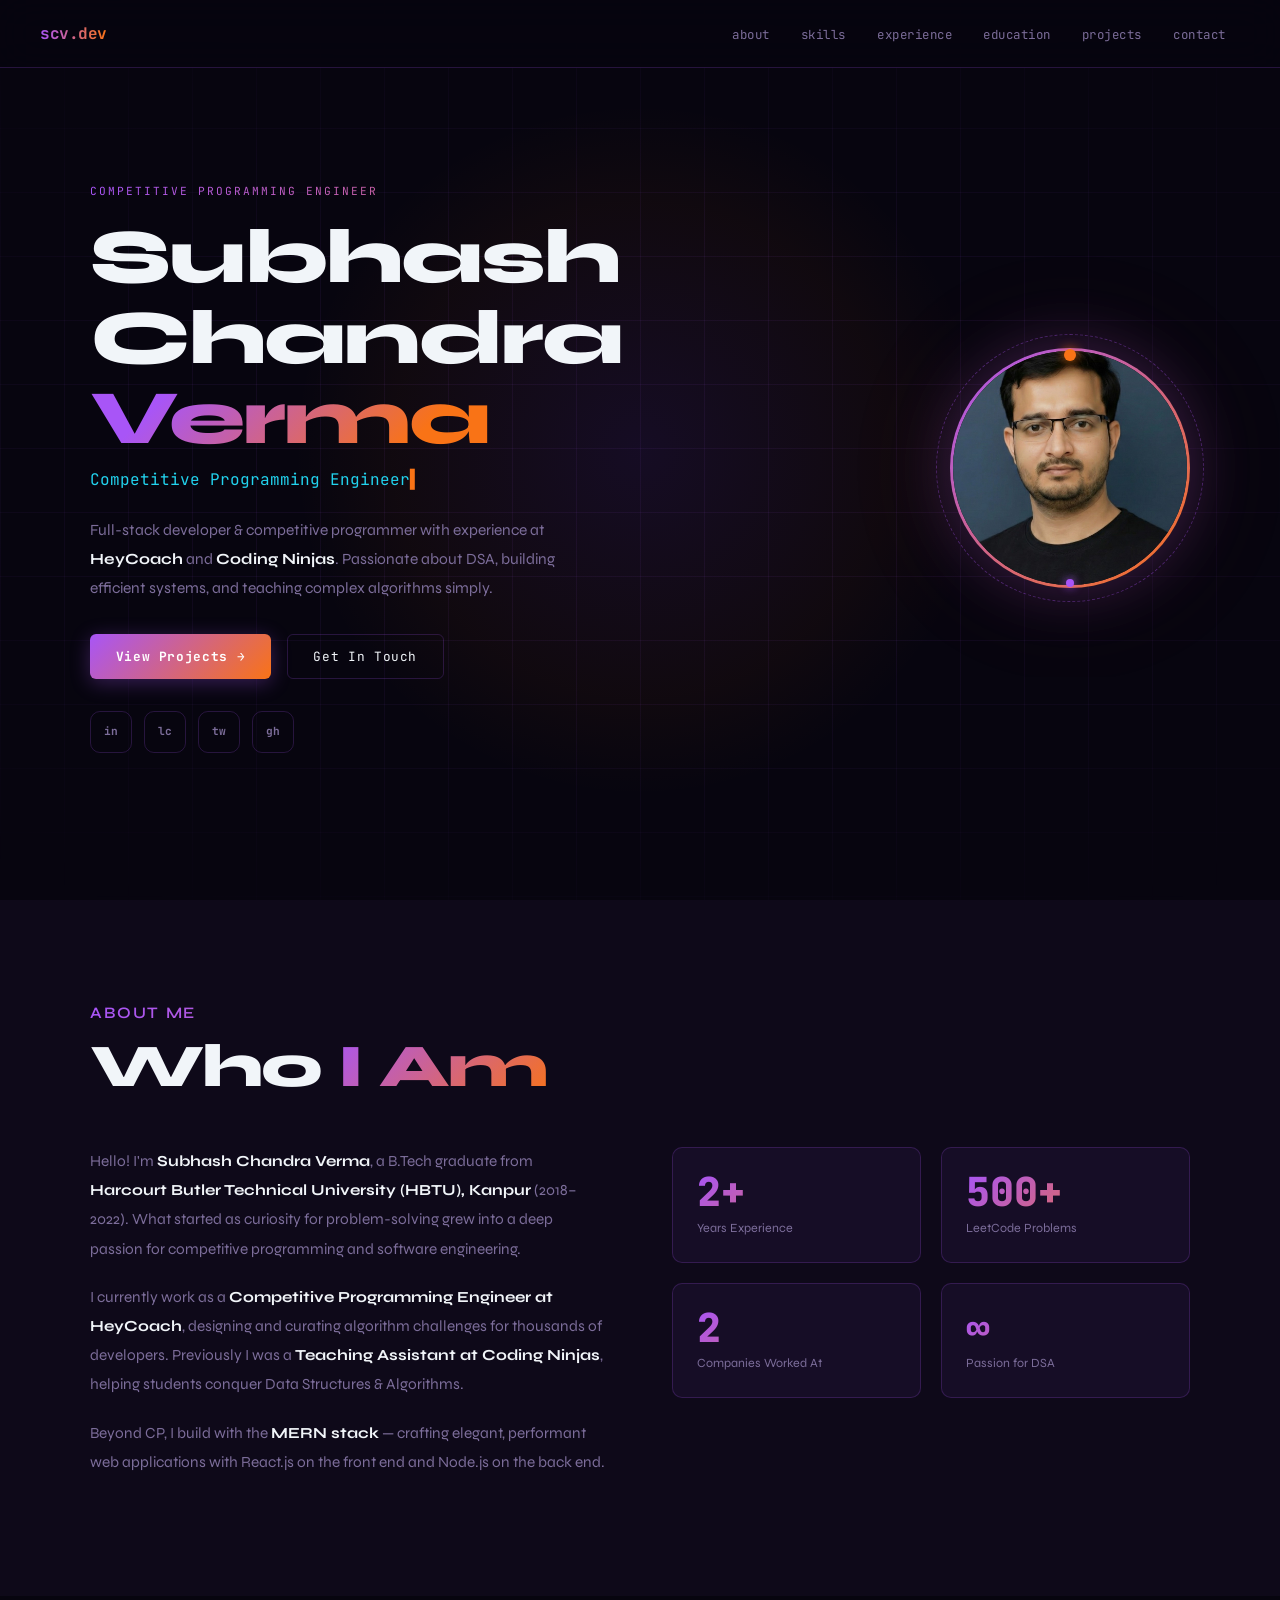
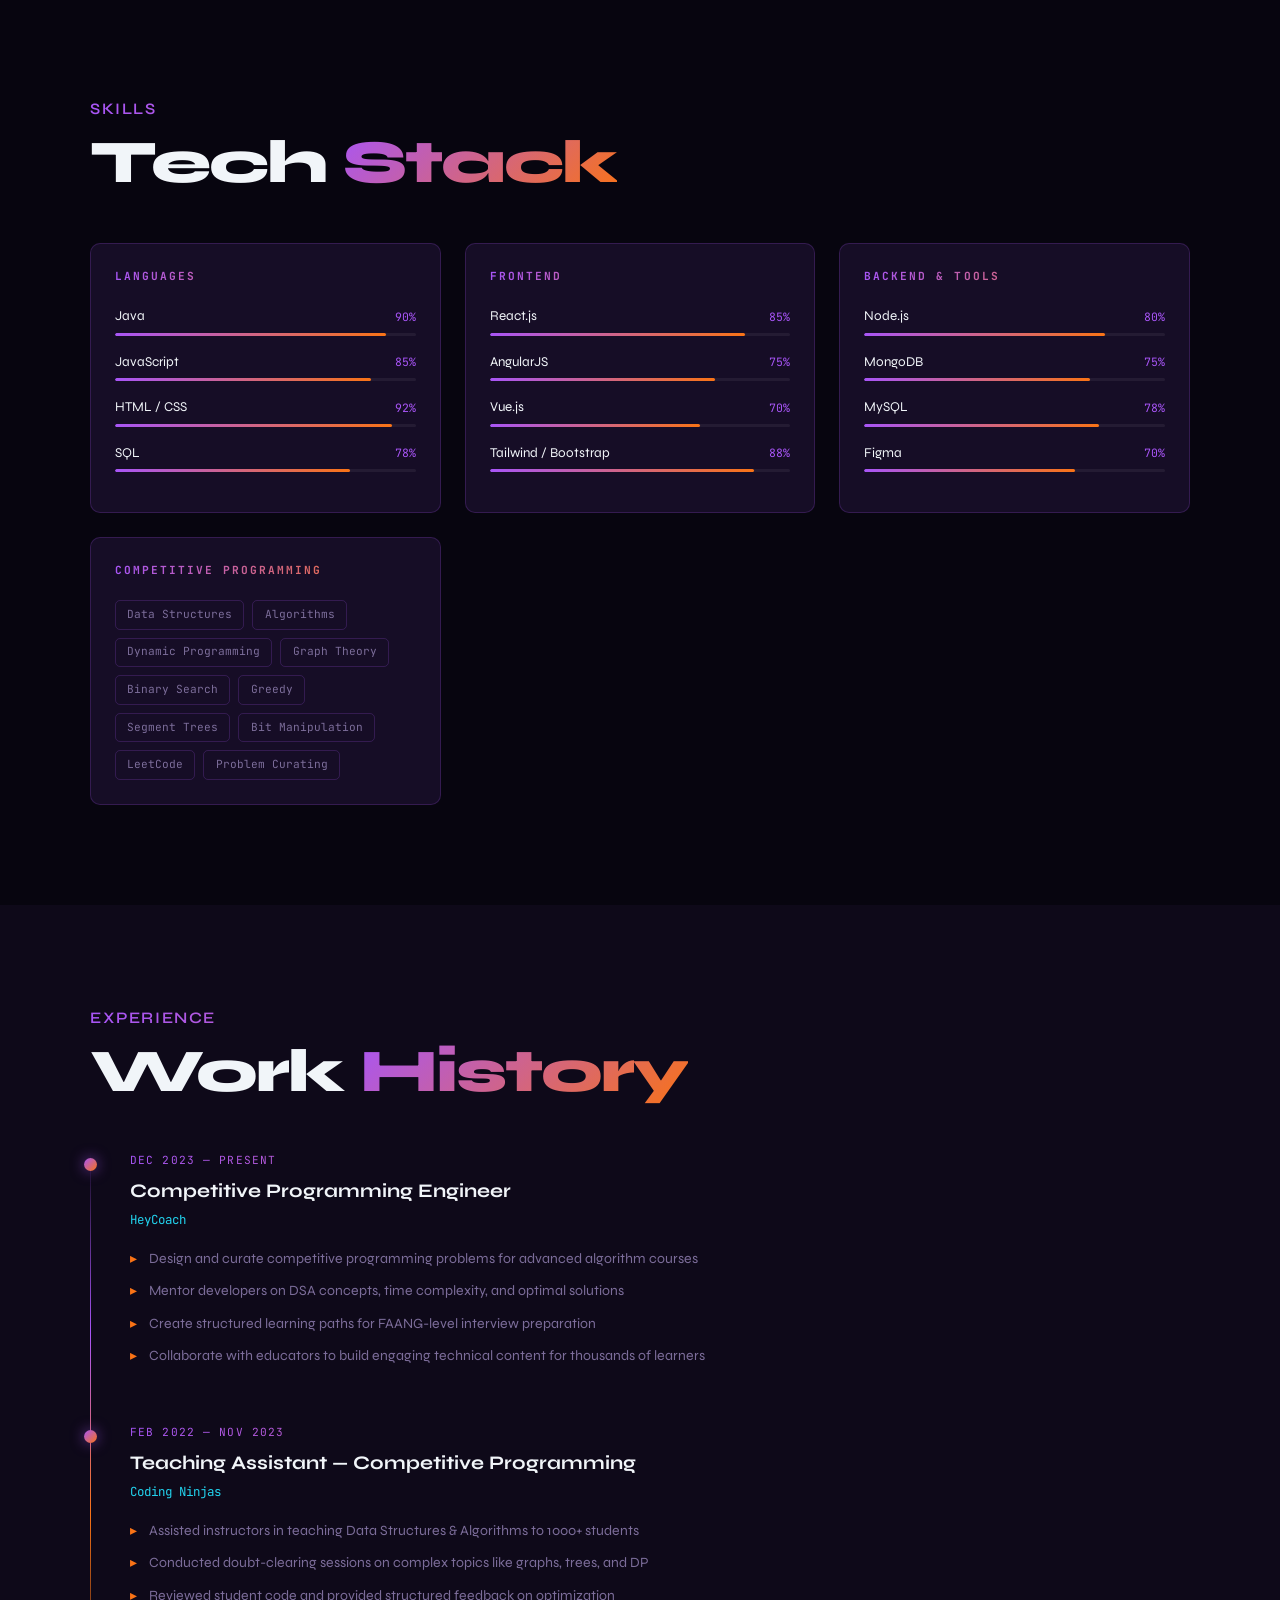
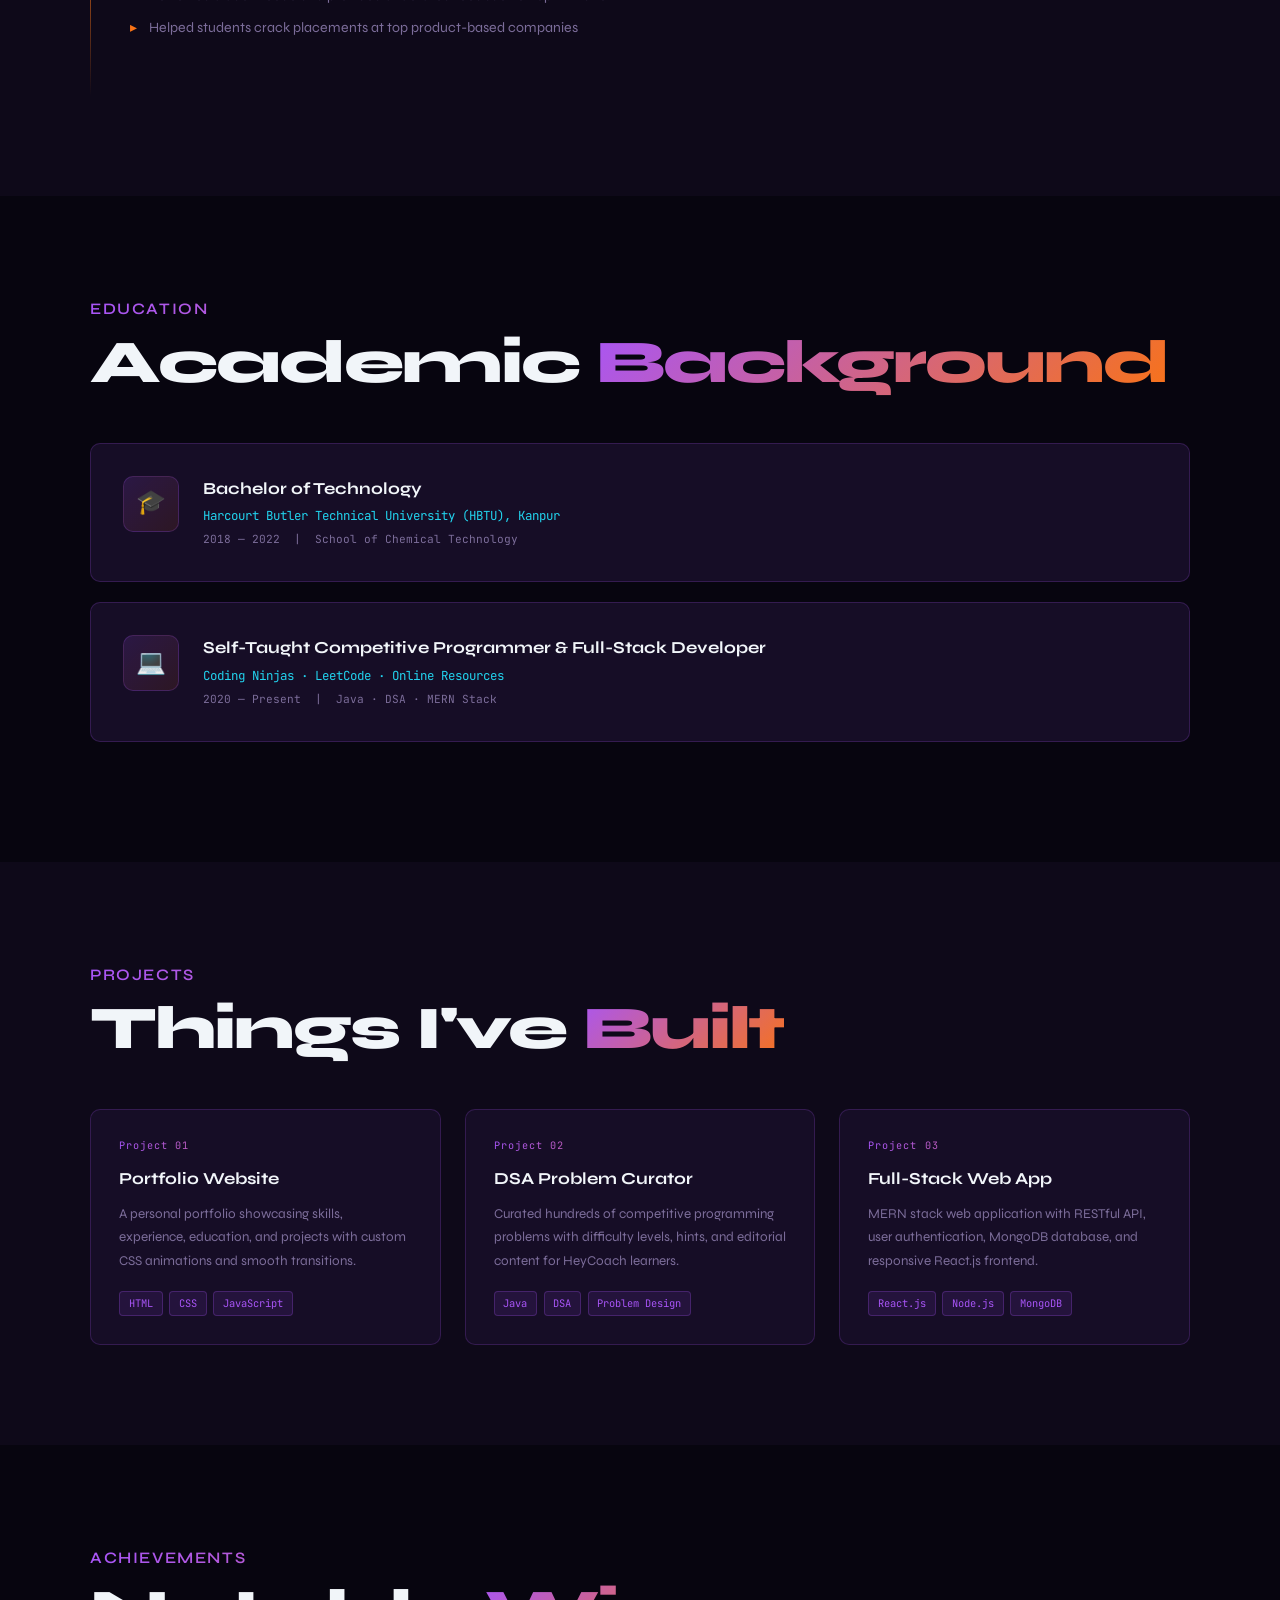
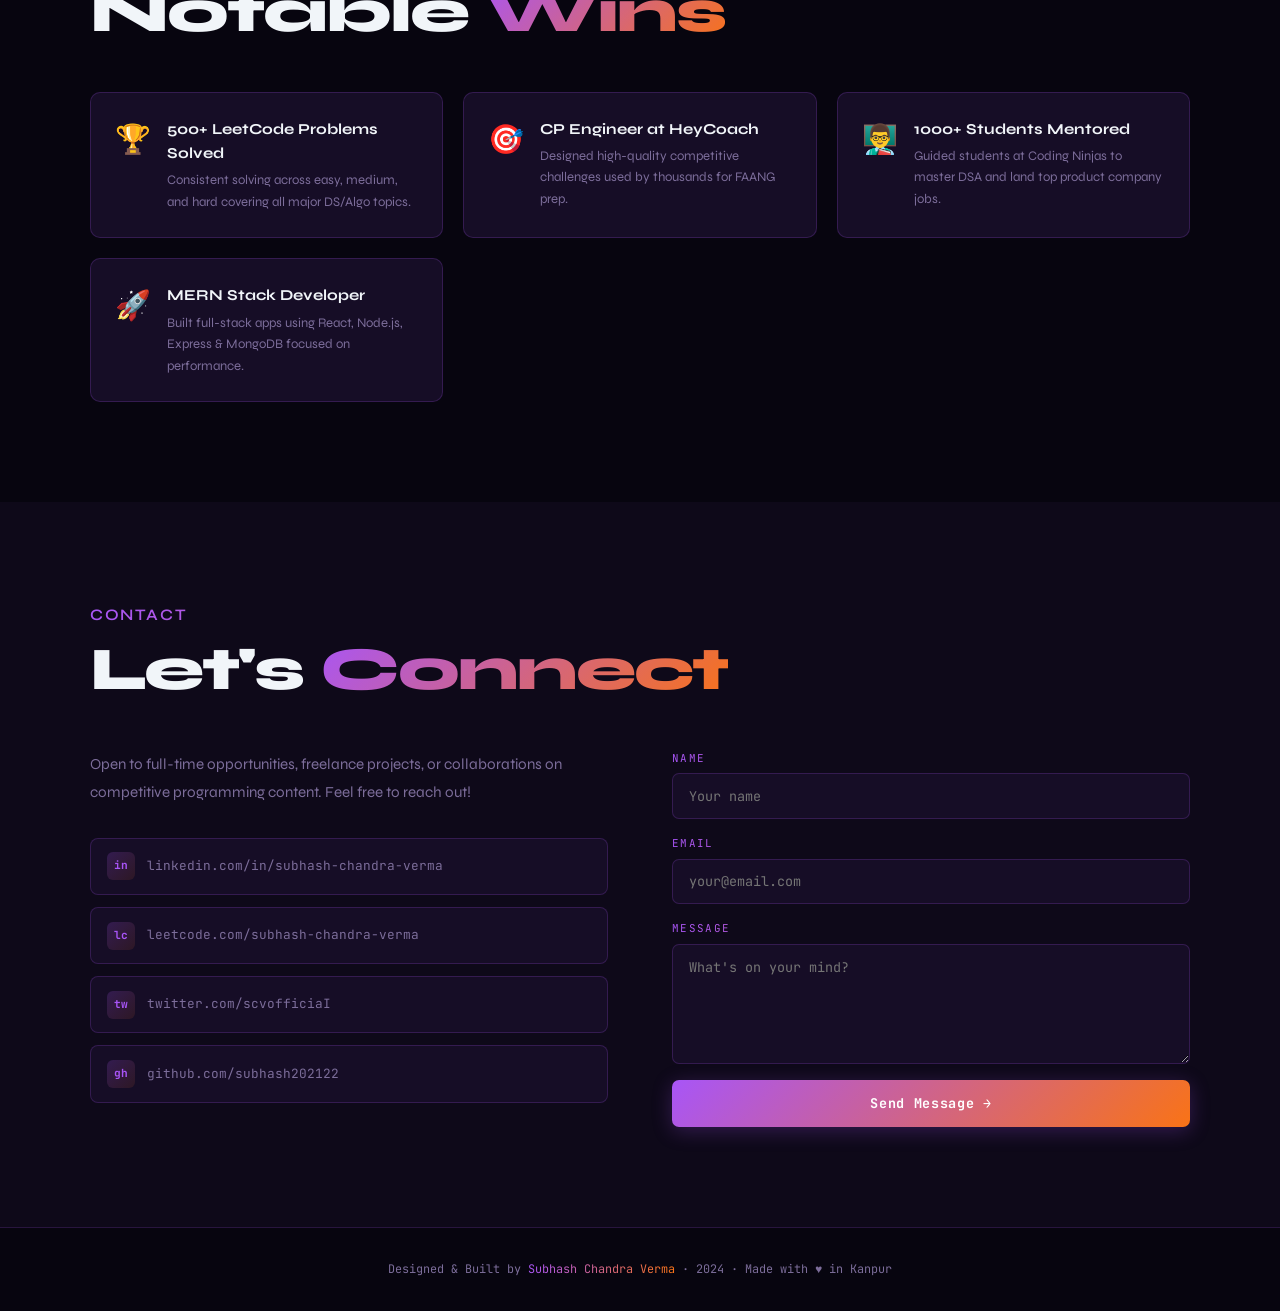
==== index.html @ b0b4eeb3 "initial commit" ====
<!DOCTYPE html>
<html lang="en">
<head>
  <meta charset="UTF-8">
  <meta name="viewport" content="width=device-width, initial-scale=1.0">
  <title>Subhash Chandra Verma | Competitive Programming Engineer</title>

  <!-- Google Fonts -->
  <link rel="preconnect" href="https://fonts.googleapis.com">
  <link rel="preconnect" href="https://fonts.gstatic.com" crossorigin>
  <link href="https://fonts.googleapis.com/css2?family=JetBrains+Mono:wght@300;400;500;700&family=Syne:wght@400;600;700;800&display=swap" rel="stylesheet">

  <!-- Stylesheet -->
  <link rel="stylesheet" href="style.css">
</head>
<body>

  <!-- SCROLL PROGRESS BAR -->
  <div id="progress-bar"></div>

  <!-- NAV -->
  <nav>
    <a href="#home" class="nav-logo">scv.dev</a>
    <ul class="nav-links" id="navLinks">
      <li><a href="#about"      data-section="about">about</a></li>
      <li><a href="#skills"     data-section="skills">skills</a></li>
      <li><a href="#experience" data-section="experience">experience</a></li>
      <li><a href="#education"  data-section="education">education</a></li>
      <li><a href="#projects"   data-section="projects">projects</a></li>
      <li><a href="#contact"    data-section="contact">contact</a></li>
    </ul>
    <button class="hamburger" id="hamburger" aria-label="Toggle menu">
      <span></span><span></span><span></span>
    </button>
  </nav>

  <!-- MOBILE MENU -->
  <div class="mobile-menu" id="mobileMenu">
    <a href="#about"      onclick="smoothTo('about');return false">About</a>
    <a href="#skills"     onclick="smoothTo('skills');return false">Skills</a>
    <a href="#experience" onclick="smoothTo('experience');return false">Experience</a>
    <a href="#education"  onclick="smoothTo('education');return false">Education</a>
    <a href="#projects"   onclick="smoothTo('projects');return false">Projects</a>
    <a href="#contact"    onclick="smoothTo('contact');return false">Contact</a>
  </div>

  <!-- HERO -->
  <section id="home">
    <div class="hero-inner">
      <div>
        <p class="hero-tag">competitive programming engineer</p>
        <h1 class="hero-name">Subhash<br>Chandra <span class="accent">Verma</span></h1>
        <p class="hero-title"><span id="typed-text"></span></p>
        <p class="hero-bio">
          Full-stack developer &amp; competitive programmer with experience at
          <strong>HeyCoach</strong> and <strong>Coding Ninjas</strong>.
          Passionate about DSA, building efficient systems, and teaching complex algorithms simply.
        </p>
        <div class="hero-ctas">
          <button class="btn-primary" onclick="smoothTo('projects')">View Projects →</button>
          <button class="btn-outline"  onclick="smoothTo('contact')">Get In Touch</button>
        </div>
        <div class="hero-socials">
          <a href="https://www.linkedin.com/in/subhash-chandra-verma/" target="_blank" title="LinkedIn">in</a>
          <a href="https://leetcode.com/subhash-chandra-verma/"         target="_blank" title="LeetCode">lc</a>
          <a href="https://twitter.com/scvofficiaI"                      target="_blank" title="Twitter">tw</a>
          <a href="https://github.com/subhash202122"                     target="_blank" title="GitHub">gh</a>
        </div>
      </div>

      <div class="hero-avatar-wrap">
        <div class="avatar-ring">
          <div class="avatar-dot"></div>
          <div class="avatar-dot2"></div>
        </div>
        <img
          src="profile.jpg"
          alt="Subhash Chandra Verma"
          class="hero-avatar"
        >
      </div>
    </div>
  </section>

  <!-- ABOUT -->
  <section id="about">
    <div class="section-inner">
      <p class="section-label">About Me</p>
      <h2 class="section-title">Who <span>I Am</span></h2>
      <div class="about-grid">
        <div class="about-text reveal-left">
          <p>Hello! I'm <strong>Subhash Chandra Verma</strong>, a B.Tech graduate from
            <strong>Harcourt Butler Technical University (HBTU), Kanpur</strong> (2018–2022).
            What started as curiosity for problem-solving grew into a deep passion for competitive programming and software engineering.</p>
          <p>I currently work as a <strong>Competitive Programming Engineer at HeyCoach</strong>, designing and curating algorithm challenges for thousands of developers.
            Previously I was a <strong>Teaching Assistant at Coding Ninjas</strong>, helping students conquer Data Structures &amp; Algorithms.</p>
          <p>Beyond CP, I build with the <strong>MERN stack</strong> — crafting elegant, performant web applications with React.js on the front end and Node.js on the back end.</p>
        </div>
        <div class="stats-grid reveal-right">
          <div class="stat-card"><div class="stat-num">2+</div><div class="stat-label">Years Experience</div></div>
          <div class="stat-card"><div class="stat-num">500+</div><div class="stat-label">LeetCode Problems</div></div>
          <div class="stat-card"><div class="stat-num">2</div><div class="stat-label">Companies Worked At</div></div>
          <div class="stat-card"><div class="stat-num">∞</div><div class="stat-label">Passion for DSA</div></div>
        </div>
      </div>
    </div>
  </section>

  <!-- SKILLS -->
  <section id="skills">
    <div class="section-inner">
      <p class="section-label">Skills</p>
      <h2 class="section-title">Tech <span>Stack</span></h2>
      <div class="skills-grid">

        <div class="skill-category reveal">
          <h3>Languages</h3>
          <div class="skill-item"><div class="skill-row"><span class="skill-name">Java</span><span class="skill-pct">90%</span></div><div class="skill-bar"><div class="skill-fill" data-pct="90"></div></div></div>
          <div class="skill-item"><div class="skill-row"><span class="skill-name">JavaScript</span><span class="skill-pct">85%</span></div><div class="skill-bar"><div class="skill-fill" data-pct="85"></div></div></div>
          <div class="skill-item"><div class="skill-row"><span class="skill-name">HTML / CSS</span><span class="skill-pct">92%</span></div><div class="skill-bar"><div class="skill-fill" data-pct="92"></div></div></div>
          <div class="skill-item"><div class="skill-row"><span class="skill-name">SQL</span><span class="skill-pct">78%</span></div><div class="skill-bar"><div class="skill-fill" data-pct="78"></div></div></div>
        </div>

        <div class="skill-category reveal" style="transition-delay:.1s">
          <h3>Frontend</h3>
          <div class="skill-item"><div class="skill-row"><span class="skill-name">React.js</span><span class="skill-pct">85%</span></div><div class="skill-bar"><div class="skill-fill" data-pct="85"></div></div></div>
          <div class="skill-item"><div class="skill-row"><span class="skill-name">AngularJS</span><span class="skill-pct">75%</span></div><div class="skill-bar"><div class="skill-fill" data-pct="75"></div></div></div>
          <div class="skill-item"><div class="skill-row"><span class="skill-name">Vue.js</span><span class="skill-pct">70%</span></div><div class="skill-bar"><div class="skill-fill" data-pct="70"></div></div></div>
          <div class="skill-item"><div class="skill-row"><span class="skill-name">Tailwind / Bootstrap</span><span class="skill-pct">88%</span></div><div class="skill-bar"><div class="skill-fill" data-pct="88"></div></div></div>
        </div>

        <div class="skill-category reveal" style="transition-delay:.2s">
          <h3>Backend &amp; Tools</h3>
          <div class="skill-item"><div class="skill-row"><span class="skill-name">Node.js</span><span class="skill-pct">80%</span></div><div class="skill-bar"><div class="skill-fill" data-pct="80"></div></div></div>
          <div class="skill-item"><div class="skill-row"><span class="skill-name">MongoDB</span><span class="skill-pct">75%</span></div><div class="skill-bar"><div class="skill-fill" data-pct="75"></div></div></div>
          <div class="skill-item"><div class="skill-row"><span class="skill-name">MySQL</span><span class="skill-pct">78%</span></div><div class="skill-bar"><div class="skill-fill" data-pct="78"></div></div></div>
          <div class="skill-item"><div class="skill-row"><span class="skill-name">Figma</span><span class="skill-pct">70%</span></div><div class="skill-bar"><div class="skill-fill" data-pct="70"></div></div></div>
        </div>

        <div class="skill-category reveal" style="transition-delay:.3s">
          <h3>Competitive Programming</h3>
          <div class="tags">
            <span class="tag">Data Structures</span><span class="tag">Algorithms</span>
            <span class="tag">Dynamic Programming</span><span class="tag">Graph Theory</span>
            <span class="tag">Binary Search</span><span class="tag">Greedy</span>
            <span class="tag">Segment Trees</span><span class="tag">Bit Manipulation</span>
            <span class="tag">LeetCode</span><span class="tag">Problem Curating</span>
          </div>
        </div>

      </div>
    </div>
  </section>

  <!-- EXPERIENCE -->
  <section id="experience">
    <div class="section-inner">
      <p class="section-label">Experience</p>
      <h2 class="section-title">Work <span>History</span></h2>
      <div class="timeline">

        <div class="timeline-item reveal">
          <p class="tl-date">DEC 2023 — PRESENT</p>
          <h3 class="tl-role">Competitive Programming Engineer</h3>
          <p class="tl-company">HeyCoach</p>
          <ul class="tl-desc">
            <li>Design and curate competitive programming problems for advanced algorithm courses</li>
            <li>Mentor developers on DSA concepts, time complexity, and optimal solutions</li>
            <li>Create structured learning paths for FAANG-level interview preparation</li>
            <li>Collaborate with educators to build engaging technical content for thousands of learners</li>
          </ul>
        </div>

        <div class="timeline-item reveal">
          <p class="tl-date">FEB 2022 — NOV 2023</p>
          <h3 class="tl-role">Teaching Assistant — Competitive Programming</h3>
          <p class="tl-company">Coding Ninjas</p>
          <ul class="tl-desc">
            <li>Assisted instructors in teaching Data Structures &amp; Algorithms to 1000+ students</li>
            <li>Conducted doubt-clearing sessions on complex topics like graphs, trees, and DP</li>
            <li>Reviewed student code and provided structured feedback on optimization</li>
            <li>Helped students crack placements at top product-based companies</li>
          </ul>
        </div>

      </div>
    </div>
  </section>

  <!-- EDUCATION -->
  <section id="education">
    <div class="section-inner">
      <p class="section-label">Education</p>
      <h2 class="section-title">Academic <span>Background</span></h2>

      <div class="edu-card reveal">
        <div class="edu-icon">🎓</div>
        <div>
          <p class="edu-degree">Bachelor of Technology</p>
          <p class="edu-school">Harcourt Butler Technical University (HBTU), Kanpur</p>
          <p class="edu-year">2018 — 2022 &nbsp;|&nbsp; School of Chemical Technology</p>
        </div>
      </div>

      <div class="edu-card reveal" style="transition-delay:.15s">
        <div class="edu-icon">💻</div>
        <div>
          <p class="edu-degree">Self-Taught Competitive Programmer &amp; Full-Stack Developer</p>
          <p class="edu-school">Coding Ninjas · LeetCode · Online Resources</p>
          <p class="edu-year">2020 — Present &nbsp;|&nbsp; Java · DSA · MERN Stack</p>
        </div>
      </div>

    </div>
  </section>

  <!-- PROJECTS -->
  <section id="projects">
    <div class="section-inner">
      <p class="section-label">Projects</p>
      <h2 class="section-title">Things I've <span>Built</span></h2>
      <div class="projects-grid">

        <div class="project-card reveal">
          <p class="project-num">Project 01</p>
          <h3 class="project-title">Portfolio Website</h3>
          <p class="project-desc">A personal portfolio showcasing skills, experience, education, and projects with custom CSS animations and smooth transitions.</p>
          <div class="project-stack">
            <span class="project-tag">HTML</span>
            <span class="project-tag">CSS</span>
            <span class="project-tag">JavaScript</span>
          </div>
        </div>

        <div class="project-card reveal" style="transition-delay:.1s">
          <p class="project-num">Project 02</p>
          <h3 class="project-title">DSA Problem Curator</h3>
          <p class="project-desc">Curated hundreds of competitive programming problems with difficulty levels, hints, and editorial content for HeyCoach learners.</p>
          <div class="project-stack">
            <span class="project-tag">Java</span>
            <span class="project-tag">DSA</span>
            <span class="project-tag">Problem Design</span>
          </div>
        </div>

        <div class="project-card reveal" style="transition-delay:.2s">
          <p class="project-num">Project 03</p>
          <h3 class="project-title">Full-Stack Web App</h3>
          <p class="project-desc">MERN stack web application with RESTful API, user authentication, MongoDB database, and responsive React.js frontend.</p>
          <div class="project-stack">
            <span class="project-tag">React.js</span>
            <span class="project-tag">Node.js</span>
            <span class="project-tag">MongoDB</span>
          </div>
        </div>

      </div>
    </div>
  </section>

  <!-- ACHIEVEMENTS -->
  <section id="achievements">
    <div class="section-inner">
      <p class="section-label">Achievements</p>
      <h2 class="section-title">Notable <span>Wins</span></h2>
      <div class="ach-grid">
        <div class="ach-card reveal"><div class="ach-icon">🏆</div><div><p class="ach-title">500+ LeetCode Problems Solved</p><p class="ach-desc">Consistent solving across easy, medium, and hard covering all major DS/Algo topics.</p></div></div>
        <div class="ach-card reveal" style="transition-delay:.1s"><div class="ach-icon">🎯</div><div><p class="ach-title">CP Engineer at HeyCoach</p><p class="ach-desc">Designed high-quality competitive challenges used by thousands for FAANG prep.</p></div></div>
        <div class="ach-card reveal" style="transition-delay:.2s"><div class="ach-icon">👨‍🏫</div><div><p class="ach-title">1000+ Students Mentored</p><p class="ach-desc">Guided students at Coding Ninjas to master DSA and land top product company jobs.</p></div></div>
        <div class="ach-card reveal" style="transition-delay:.3s"><div class="ach-icon">🚀</div><div><p class="ach-title">MERN Stack Developer</p><p class="ach-desc">Built full-stack apps using React, Node.js, Express &amp; MongoDB focused on performance.</p></div></div>
      </div>
    </div>
  </section>

  <!-- CONTACT -->
  <section id="contact">
    <div class="section-inner">
      <p class="section-label">Contact</p>
      <h2 class="section-title">Let's <span>Connect</span></h2>
      <div class="contact-inner">

        <div class="contact-text reveal-left">
          <p>Open to full-time opportunities, freelance projects, or collaborations on competitive programming content. Feel free to reach out!</p>
          <div class="contact-links">
            <a href="https://www.linkedin.com/in/subhash-chandra-verma/" class="contact-link" target="_blank"><span class="cl-icon">in</span>linkedin.com/in/subhash-chandra-verma</a>
            <a href="https://leetcode.com/subhash-chandra-verma/"         class="contact-link" target="_blank"><span class="cl-icon">lc</span>leetcode.com/subhash-chandra-verma</a>
            <a href="https://twitter.com/scvofficiaI"                      class="contact-link" target="_blank"><span class="cl-icon">tw</span>twitter.com/scvofficiaI</a>
            <a href="https://github.com/subhash202122"                     class="contact-link" target="_blank"><span class="cl-icon">gh</span>github.com/subhash202122</a>
          </div>
        </div>

        <form class="contact-form reveal-right" onsubmit="handleSubmit(event)">
          <div class="form-group"><label>Name</label><input type="text" placeholder="Your name" required></div>
          <div class="form-group"><label>Email</label><input type="email" placeholder="your@email.com" required></div>
          <div class="form-group"><label>Message</label><textarea placeholder="What's on your mind?" required></textarea></div>
          <button type="submit" class="form-submit" id="submitBtn">Send Message →</button>
        </form>

      </div>
    </div>
  </section>

  <!-- FOOTER -->
  <footer>
    <p>Designed &amp; Built by <span>Subhash Chandra Verma</span> · 2024 · Made with ♥ in Kanpur</p>
  </footer>

  <!-- JavaScript -->
  <script src="script.js"></script>

</body>
</html>
---- style.css ----
/* ── VARIABLES ── */
:root {
  --bg:     #07050f;
  --bg2:    #0e0919;
  --bg3:    #160d26;
  --violet: #a855f7;
  --orange: #f97316;
  --cyan:   #22d3ee;
  --text:   #f1f5f9;
  --muted:  #7c6d9a;
  --border: rgba(168,85,247,0.2);
  --glow-v: 0 0 32px rgba(168,85,247,0.25);
  --glow-o: 0 0 32px rgba(249,115,22,0.25);
  --font-mono: 'JetBrains Mono', monospace;
  --font-sans: 'Syne', sans-serif;
}

/* ── RESET ── */
*, *::before, *::after { box-sizing: border-box; margin: 0; padding: 0; }
html { scroll-behavior: smooth; scroll-padding-top: 72px; }
body {
  background: var(--bg);
  color: var(--text);
  font-family: var(--font-sans);
  line-height: 1.6;
  overflow-x: hidden;
}

/* ── SCROLLBAR ── */
::-webkit-scrollbar { width: 4px; }
::-webkit-scrollbar-track { background: var(--bg); }
::-webkit-scrollbar-thumb {
  background: linear-gradient(var(--violet), var(--orange));
  border-radius: 4px;
}

/* ═══════════════════════════════════════════
   PROGRESS BAR
═══════════════════════════════════════════ */
#progress-bar {
  position: fixed; top: 68px; left: 0;
  height: 2px; width: 0%;
  background: linear-gradient(90deg, var(--violet), var(--orange), var(--cyan));
  z-index: 1001;
  transition: width 0.08s linear;
}

/* ═══════════════════════════════════════════
   NAV
═══════════════════════════════════════════ */
nav {
  position: fixed; top: 0; width: 100%; z-index: 1000;
  background: rgba(7,5,15,0.85);
  backdrop-filter: blur(18px);
  border-bottom: 1px solid var(--border);
  height: 68px;
  display: flex; align-items: center;
  justify-content: space-between;
  padding: 0 2.5rem;
}

.nav-logo {
  font-family: var(--font-mono);
  font-size: 1rem; font-weight: 700;
  text-decoration: none; letter-spacing: -0.5px;
  background: linear-gradient(90deg, var(--violet), var(--orange));
  -webkit-background-clip: text;
  -webkit-text-fill-color: transparent;
  background-clip: text;
}

.nav-links { display: flex; gap: 0.15rem; list-style: none; }

.nav-links a {
  font-family: var(--font-mono); font-size: 0.78rem;
  color: var(--muted); text-decoration: none;
  padding: 0.45rem 0.9rem; border-radius: 6px;
  position: relative; transition: color 0.25s;
  letter-spacing: 0.04em; overflow: hidden;
}

/* sliding bg pill */
.nav-links a::before {
  content: '';
  position: absolute; inset: 0; border-radius: 6px;
  background: linear-gradient(135deg, rgba(168,85,247,0.18), rgba(249,115,22,0.1));
  transform: scaleX(0) scaleY(0.6); transform-origin: center;
  transition: transform 0.35s cubic-bezier(0.34,1.56,0.64,1), opacity 0.25s;
  opacity: 0;
}
.nav-links a:hover::before,
.nav-links a.active::before { transform: scaleX(1) scaleY(1); opacity: 1; }
.nav-links a:hover,
.nav-links a.active { color: var(--text); }

/* bottom slide underline */
.nav-links a::after {
  content: '';
  position: absolute; bottom: 2px; left: 12%; right: 12%; height: 2px;
  background: linear-gradient(90deg, var(--violet), var(--orange));
  border-radius: 2px;
  transform: scaleX(0);
  transition: transform 0.35s cubic-bezier(0.34,1.56,0.64,1);
}
.nav-links a.active::after { transform: scaleX(1); }

/* ── HAMBURGER ── */
.hamburger {
  display: none; flex-direction: column; gap: 5px;
  cursor: pointer; background: none; border: none; padding: 4px;
}
.hamburger span {
  display: block; width: 24px; height: 2px;
  background: var(--violet); border-radius: 2px; transition: all 0.3s;
}
.hamburger.open span:nth-child(1) { transform: translateY(7px) rotate(45deg); }
.hamburger.open span:nth-child(2) { opacity: 0; }
.hamburger.open span:nth-child(3) { transform: translateY(-7px) rotate(-45deg); }

/* ── MOBILE MENU ── */
.mobile-menu {
  display: none; position: fixed;
  top: 68px; left: 0; right: 0;
  background: rgba(7,5,15,0.97); backdrop-filter: blur(20px);
  border-bottom: 1px solid var(--border);
  padding: 1.2rem 2rem; z-index: 999;
  flex-direction: column; gap: 0.2rem;
}
.mobile-menu.active { display: flex; }
.mobile-menu a {
  font-family: var(--font-mono); font-size: 0.9rem;
  color: var(--muted); text-decoration: none;
  padding: 0.7rem 1rem; border-radius: 6px;
  transition: all 0.25s; border-left: 2px solid transparent;
}
.mobile-menu a:hover {
  color: var(--violet); border-left-color: var(--violet);
  background: rgba(168,85,247,0.08); padding-left: 1.5rem;
}

/* ── SECTION FLASH ── */
.section-flash { animation: sflash 0.9s ease; }
@keyframes sflash {
  0%  { box-shadow: none; }
  30% { box-shadow: inset 0 0 80px rgba(168,85,247,0.1); }
  100%{ box-shadow: none; }
}

/* ═══════════════════════════════════════════
   HERO
═══════════════════════════════════════════ */
#home {
  min-height: 100vh; display: flex; align-items: center;
  padding: 100px 2.5rem 4rem;
  position: relative; overflow: hidden;
}

/* grid pattern */
#home::before {
  content: ''; position: absolute; inset: 0;
  background-image:
    linear-gradient(rgba(168,85,247,0.07) 1px, transparent 1px),
    linear-gradient(90deg, rgba(168,85,247,0.07) 1px, transparent 1px);
  background-size: 64px 64px;
  mask-image: radial-gradient(ellipse 80% 60% at 50% 50%, black 40%, transparent 100%);
  pointer-events: none;
}

/* glow orb */
#home::after {
  content: ''; position: absolute;
  width: 700px; height: 700px; border-radius: 50%;
  background: radial-gradient(circle, rgba(168,85,247,0.09) 0%, rgba(249,115,22,0.04) 50%, transparent 70%);
  top: 50%; left: 50%; transform: translate(-50%,-50%);
  pointer-events: none; animation: breathe 5s ease-in-out infinite;
}

@keyframes breathe {
  0%,100% { transform: translate(-50%,-50%) scale(1); opacity: .7; }
  50%      { transform: translate(-50%,-50%) scale(1.18); opacity: 1; }
}

.hero-inner {
  max-width: 1100px; margin: 0 auto; width: 100%;
  display: grid; grid-template-columns: 1fr auto;
  gap: 4rem; align-items: center; position: relative; z-index: 1;
}

.hero-tag {
  font-family: var(--font-mono); font-size: 0.7rem;
  letter-spacing: 0.18em; text-transform: uppercase; margin-bottom: 1rem;
  background: linear-gradient(90deg, var(--violet), var(--orange));
  -webkit-background-clip: text; -webkit-text-fill-color: transparent; background-clip: text;
  opacity: 0; animation: fadeUp .6s ease forwards .2s;
}

.hero-name {
  font-size: clamp(2.8rem, 6vw, 5rem); font-weight: 800;
  line-height: 1.05; letter-spacing: -2px; margin-bottom: 0.5rem;
  opacity: 0; animation: fadeUp .6s ease forwards .4s;
}
.hero-name .accent {
  background: linear-gradient(135deg, var(--violet) 20%, var(--orange) 80%);
  -webkit-background-clip: text; -webkit-text-fill-color: transparent; background-clip: text;
}

.hero-title {
  font-family: var(--font-mono); font-size: clamp(0.82rem, 2vw, 1rem);
  color: var(--cyan); margin-bottom: 1.5rem; min-height: 1.4em;
  opacity: 0; animation: fadeUp .6s ease forwards .6s;
}
#typed-text::after {
  content: '▌'; color: var(--orange);
  animation: blink 1s step-end infinite;
}
@keyframes blink { 0%,100%{opacity:1} 50%{opacity:0} }

.hero-bio {
  font-size: .97rem; color: var(--muted);
  max-width: 520px; line-height: 1.85; margin-bottom: 2rem;
  opacity: 0; animation: fadeUp .6s ease forwards .8s;
}
.hero-bio strong { color: var(--text); }

.hero-ctas {
  display: flex; gap: 1rem; flex-wrap: wrap;
  opacity: 0; animation: fadeUp .6s ease forwards 1s;
}

.btn-primary {
  display: inline-flex; align-items: center; gap: .5rem;
  background: linear-gradient(135deg, var(--violet), var(--orange));
  color: #fff; font-family: var(--font-mono); font-size: .8rem; font-weight: 700;
  text-decoration: none; padding: .8rem 1.6rem; border-radius: 6px;
  letter-spacing: .05em; transition: all .3s;
  box-shadow: 0 4px 20px rgba(168,85,247,0.3);
  cursor: pointer; border: none;
}
.btn-primary:hover { transform: translateY(-3px); box-shadow: 0 8px 30px rgba(168,85,247,0.45); }

.btn-outline {
  display: inline-flex; align-items: center; gap: .5rem;
  border: 1px solid var(--border); color: var(--text);
  font-family: var(--font-mono); font-size: .8rem;
  text-decoration: none; padding: .8rem 1.6rem; border-radius: 6px;
  letter-spacing: .05em; transition: all .3s;
  cursor: pointer; background: none;
}
.btn-outline:hover {
  border-color: var(--violet); color: var(--violet);
  background: rgba(168,85,247,0.08); transform: translateY(-3px);
}

.hero-socials {
  display: flex; gap: .75rem; margin-top: 2rem;
  opacity: 0; animation: fadeUp .6s ease forwards 1.2s;
}
.hero-socials a {
  width: 42px; height: 42px; border-radius: 10px;
  border: 1px solid var(--border);
  display: flex; align-items: center; justify-content: center;
  color: var(--muted); text-decoration: none;
  font-family: var(--font-mono); font-size: .7rem; font-weight: 700;
  transition: all .25s;
}
.hero-socials a:hover {
  border-color: var(--violet); color: var(--violet);
  background: rgba(168,85,247,0.1); transform: translateY(-4px);
  box-shadow: 0 6px 20px rgba(168,85,247,0.2);
}

/* ── AVATAR ── */
.hero-avatar-wrap { position: relative; opacity: 0; animation: fadeIn .9s ease forwards .5s; }
.hero-avatar {
  width: 240px; height: 240px; border-radius: 50%;
  border: 3px solid transparent;
  background: linear-gradient(var(--bg), var(--bg)) padding-box,
              linear-gradient(135deg, var(--violet), var(--orange)) border-box;
  object-fit: cover; display: block;
  box-shadow: 0 0 60px rgba(168,85,247,0.25), 0 0 120px rgba(249,115,22,0.1);
}
.avatar-ring {
  position: absolute; inset: -14px; border-radius: 50%;
  border: 1px dashed rgba(168,85,247,0.35);
  animation: spin 18s linear infinite;
}
.avatar-dot  { position: absolute; top: 14px; left: 50%; width: 12px; height: 12px; border-radius: 50%; background: var(--orange); box-shadow: 0 0 12px var(--orange); transform: translateX(-50%); }
.avatar-dot2 { position: absolute; bottom: 14px; left: 50%; width: 8px; height: 8px; border-radius: 50%; background: var(--violet); box-shadow: 0 0 10px var(--violet); transform: translateX(-50%); }

/* ── KEYFRAMES ── */
@keyframes spin   { to { transform: rotate(360deg); } }
@keyframes fadeUp { from { opacity: 0; transform: translateY(22px); } to { opacity: 1; transform: none; } }
@keyframes fadeIn { from { opacity: 0; transform: scale(.95); } to { opacity: 1; transform: none; } }

/* ═══════════════════════════════════════════
   SECTION BASE
═══════════════════════════════════════════ */
section { padding: 100px 2.5rem; }
.section-inner { max-width: 1100px; margin: 0 auto; }

.section-label {
  font-family: var(--font-sans); font-size: 1rem; font-weight: 600;
  letter-spacing: .1em; text-transform: uppercase; margin-bottom: .6rem;
  background: linear-gradient(90deg, var(--violet), var(--orange));
  -webkit-background-clip: text; -webkit-text-fill-color: transparent; background-clip: text;
}
.section-title {
  font-size: clamp(2.4rem, 5vw, 3.8rem);
  font-weight: 800; letter-spacing: -2px; margin-bottom: 3rem; line-height: 1.05;
}
.section-title span {
  background: linear-gradient(135deg, var(--violet), var(--orange));
  -webkit-background-clip: text; -webkit-text-fill-color: transparent; background-clip: text;
}

/* ═══════════════════════════════════════════
   ABOUT
═══════════════════════════════════════════ */
#about { background: var(--bg2); }

.about-grid { display: grid; grid-template-columns: 1fr 1fr; gap: 4rem; align-items: start; }
.about-text p { color: var(--muted); line-height: 1.9; margin-bottom: 1.2rem; font-size: .96rem; }
.about-text p strong { color: var(--text); }

.stats-grid { display: grid; grid-template-columns: 1fr 1fr; gap: 1.25rem; }
.stat-card {
  background: var(--bg3); border: 1px solid var(--border);
  border-radius: 10px; padding: 1.5rem;
  transition: all .3s; position: relative; overflow: hidden;
}
.stat-card::before {
  content: ''; position: absolute; top: 0; left: 0; right: 0; height: 2px;
  background: linear-gradient(90deg, var(--violet), var(--orange));
  transform: scaleX(0); transition: transform .3s;
}
.stat-card:hover::before { transform: scaleX(1); }
.stat-card:hover { transform: translateY(-5px); box-shadow: var(--glow-v); border-color: rgba(168,85,247,0.4); }
.stat-num {
  font-size: 2.5rem; font-weight: 800; font-family: var(--font-mono); line-height: 1;
  background: linear-gradient(135deg, var(--violet), var(--orange));
  -webkit-background-clip: text; -webkit-text-fill-color: transparent; background-clip: text;
}
.stat-label { font-size: .78rem; color: var(--muted); margin-top: .35rem; }

/* ═══════════════════════════════════════════
   SKILLS
═══════════════════════════════════════════ */
#skills { background: var(--bg); }

.skills-grid { display: grid; grid-template-columns: repeat(auto-fill, minmax(290px, 1fr)); gap: 1.5rem; }
.skill-category {
  background: var(--bg3); border: 1px solid var(--border);
  border-radius: 10px; padding: 1.5rem; transition: all .3s;
}
.skill-category:hover { border-color: rgba(168,85,247,0.45); box-shadow: var(--glow-v); }
.skill-category h3 {
  font-family: var(--font-mono); font-size: .7rem; letter-spacing: .18em; text-transform: uppercase; margin-bottom: 1.25rem;
  background: linear-gradient(90deg, var(--violet), var(--orange));
  -webkit-background-clip: text; -webkit-text-fill-color: transparent; background-clip: text;
}

.skill-item { margin-bottom: 1rem; }
.skill-row { display: flex; justify-content: space-between; align-items: center; margin-bottom: 5px; }
.skill-name { font-size: .84rem; color: var(--text); }
.skill-pct { font-family: var(--font-mono); font-size: .72rem; color: var(--violet); }
.skill-bar { height: 3px; background: rgba(255,255,255,0.06); border-radius: 3px; overflow: hidden; }
.skill-fill {
  height: 100%; background: linear-gradient(90deg, var(--violet), var(--orange));
  border-radius: 3px; width: 0%;
  transition: width 1.6s cubic-bezier(0.25,1,0.5,1);
}

.tags { display: flex; flex-wrap: wrap; gap: .5rem; }
.tag {
  font-family: var(--font-mono); font-size: .7rem;
  padding: .3rem .7rem; border-radius: 5px;
  border: 1px solid var(--border); color: var(--muted); transition: all .2s;
}
.tag:hover { border-color: var(--violet); color: var(--violet); background: rgba(168,85,247,0.08); }

/* ═══════════════════════════════════════════
   EXPERIENCE
═══════════════════════════════════════════ */
#experience { background: var(--bg2); }

.timeline { position: relative; }
.timeline::before {
  content: ''; position: absolute; left: 0; top: 0; bottom: 0; width: 1px;
  background: linear-gradient(to bottom, transparent, var(--violet), var(--orange), transparent);
}
.timeline-item { padding: 0 0 3rem 2.5rem; position: relative; }
.timeline-item::before {
  content: ''; position: absolute; left: -6px; top: 6px;
  width: 13px; height: 13px; border-radius: 50%;
  background: linear-gradient(135deg, var(--violet), var(--orange));
  box-shadow: 0 0 14px rgba(168,85,247,0.6);
}
.tl-date {
  font-family: var(--font-mono); font-size: .7rem; letter-spacing: .1em; margin-bottom: .4rem;
  background: linear-gradient(90deg, var(--violet), var(--orange));
  -webkit-background-clip: text; -webkit-text-fill-color: transparent; background-clip: text;
}
.tl-role { font-size: 1.2rem; font-weight: 700; margin-bottom: .2rem; }
.tl-company { font-family: var(--font-mono); font-size: .78rem; color: var(--cyan); margin-bottom: 1rem; }
.tl-desc { color: var(--muted); font-size: .88rem; line-height: 1.85; list-style: none; }
.tl-desc li { margin-bottom: .4rem; padding-left: 1.2rem; position: relative; }
.tl-desc li::before { content: '▸'; position: absolute; left: 0; color: var(--orange); }

/* ═══════════════════════════════════════════
   EDUCATION
═══════════════════════════════════════════ */
#education { background: var(--bg); }

.edu-card {
  background: var(--bg3); border: 1px solid var(--border);
  border-radius: 10px; padding: 2rem;
  display: grid; grid-template-columns: auto 1fr; gap: 1.5rem;
  align-items: start; transition: all .3s; margin-bottom: 1.25rem;
}
.edu-card:hover { border-color: rgba(168,85,247,0.45); transform: translateX(6px); box-shadow: var(--glow-v); }
.edu-icon {
  width: 56px; height: 56px; border-radius: 10px; font-size: 1.5rem;
  background: linear-gradient(135deg, rgba(168,85,247,0.15), rgba(249,115,22,0.1));
  border: 1px solid var(--border);
  display: flex; align-items: center; justify-content: center;
}
.edu-degree { font-size: 1.05rem; font-weight: 700; margin-bottom: .25rem; }
.edu-school { font-family: var(--font-mono); font-size: .78rem; color: var(--cyan); margin-bottom: .3rem; }
.edu-year { font-family: var(--font-mono); font-size: .7rem; color: var(--muted); }

/* ═══════════════════════════════════════════
   PROJECTS
═══════════════════════════════════════════ */
#projects { background: var(--bg2); }

.projects-grid { display: grid; grid-template-columns: repeat(auto-fill, minmax(320px, 1fr)); gap: 1.5rem; }
.project-card {
  background: var(--bg3); border: 1px solid var(--border);
  border-radius: 10px; padding: 1.75rem;
  transition: all .3s; position: relative; overflow: hidden;
}
.project-card::before {
  content: ''; position: absolute; top: 0; left: 0; right: 0; height: 2px;
  background: linear-gradient(90deg, var(--violet), var(--orange));
  transform: scaleX(0); transform-origin: left;
  transition: transform .35s cubic-bezier(0.34,1.56,0.64,1);
}
.project-card:hover { border-color: rgba(168,85,247,0.4); transform: translateY(-7px); box-shadow: var(--glow-v); }
.project-card:hover::before { transform: scaleX(1); }
.project-num {
  font-family: var(--font-mono); font-size: .64rem; letter-spacing: .1em; margin-bottom: .75rem;
  background: linear-gradient(90deg, var(--violet), var(--orange));
  -webkit-background-clip: text; -webkit-text-fill-color: transparent; background-clip: text;
}
.project-title { font-size: 1.05rem; font-weight: 700; margin-bottom: .6rem; }
.project-desc { font-size: .84rem; color: var(--muted); line-height: 1.75; margin-bottom: 1.1rem; }
.project-stack { display: flex; flex-wrap: wrap; gap: .4rem; }
.project-tag {
  font-family: var(--font-mono); font-size: .65rem;
  padding: .2rem .55rem; border-radius: 4px;
  background: rgba(168,85,247,0.1); color: var(--violet);
  border: 1px solid rgba(168,85,247,0.25);
}

/* ═══════════════════════════════════════════
   ACHIEVEMENTS
═══════════════════════════════════════════ */
#achievements { background: var(--bg); }

.ach-grid { display: grid; grid-template-columns: repeat(auto-fill, minmax(270px, 1fr)); gap: 1.25rem; }
.ach-card {
  background: var(--bg3); border: 1px solid var(--border);
  border-radius: 10px; padding: 1.5rem;
  display: flex; gap: 1rem; align-items: flex-start; transition: all .3s;
}
.ach-card:hover { border-color: rgba(249,115,22,0.4); transform: translateY(-5px); box-shadow: var(--glow-o); }
.ach-icon { font-size: 1.8rem; flex-shrink: 0; }
.ach-title { font-size: .95rem; font-weight: 700; margin-bottom: .3rem; }
.ach-desc { font-size: .82rem; color: var(--muted); line-height: 1.65; }

/* ═══════════════════════════════════════════
   CONTACT
═══════════════════════════════════════════ */
#contact { background: var(--bg2); }

.contact-inner { display: grid; grid-template-columns: 1fr 1fr; gap: 4rem; align-items: start; }
.contact-text p { color: var(--muted); font-size: .95rem; line-height: 1.85; margin-bottom: 2rem; }
.contact-links { display: flex; flex-direction: column; gap: .75rem; }
.contact-link {
  display: flex; align-items: center; gap: .75rem;
  text-decoration: none; color: var(--muted);
  font-family: var(--font-mono); font-size: .8rem;
  padding: .85rem 1rem; background: var(--bg3);
  border: 1px solid var(--border); border-radius: 8px; transition: all .25s;
}
.cl-icon {
  width: 28px; height: 28px; border-radius: 6px;
  background: linear-gradient(135deg, rgba(168,85,247,0.2), rgba(249,115,22,0.1));
  display: flex; align-items: center; justify-content: center;
  font-size: .7rem; font-weight: 700; color: var(--violet); flex-shrink: 0;
}
.contact-link:hover { border-color: var(--violet); color: var(--text); transform: translateX(8px); background: rgba(168,85,247,0.07); }

.contact-form { display: flex; flex-direction: column; gap: 1rem; }
.form-group { display: flex; flex-direction: column; gap: .4rem; }
.form-group label {
  font-family: var(--font-mono); font-size: .68rem; letter-spacing: .12em; text-transform: uppercase;
  background: linear-gradient(90deg, var(--violet), var(--orange));
  -webkit-background-clip: text; -webkit-text-fill-color: transparent; background-clip: text;
}
.form-group input,
.form-group textarea {
  background: var(--bg3); border: 1px solid var(--border);
  border-radius: 7px; padding: .8rem 1rem;
  color: var(--text); font-family: var(--font-mono); font-size: .84rem;
  outline: none; transition: border-color .25s; resize: vertical;
}
.form-group input:focus,
.form-group textarea:focus { border-color: var(--violet); }
.form-group textarea { min-height: 120px; }
.form-submit {
  background: linear-gradient(135deg, var(--violet), var(--orange));
  color: #fff; border: none; padding: .9rem; border-radius: 7px;
  cursor: pointer; font-family: var(--font-mono); font-size: .84rem; font-weight: 700;
  letter-spacing: .05em; transition: all .3s;
  box-shadow: 0 4px 20px rgba(168,85,247,0.25);
}
.form-submit:hover { transform: translateY(-2px); box-shadow: 0 8px 30px rgba(168,85,247,0.4); }

/* ═══════════════════════════════════════════
   FOOTER
═══════════════════════════════════════════ */
footer {
  background: var(--bg); border-top: 1px solid var(--border);
  padding: 2rem; text-align: center;
}
footer p { font-family: var(--font-mono); font-size: .74rem; color: var(--muted); }
footer span {
  background: linear-gradient(90deg, var(--violet), var(--orange));
  -webkit-background-clip: text; -webkit-text-fill-color: transparent; background-clip: text;
}

/* ═══════════════════════════════════════════
   SCROLL REVEAL
═══════════════════════════════════════════ */
.reveal       { opacity: 0; transform: translateY(28px); transition: opacity .7s ease, transform .7s ease; }
.reveal-left  { opacity: 0; transform: translateX(-28px); transition: opacity .7s ease, transform .7s ease; }
.reveal-right { opacity: 0; transform: translateX(28px);  transition: opacity .7s ease, transform .7s ease; }
.reveal.visible,
.reveal-left.visible,
.reveal-right.visible { opacity: 1; transform: none; }

/* ═══════════════════════════════════════════
   RESPONSIVE
═══════════════════════════════════════════ */
@media (max-width: 900px) {
  .hero-inner { grid-template-columns: 1fr; text-align: center; }
  .hero-avatar-wrap { display: flex; justify-content: center; order: -1; }
  .hero-avatar { width: 180px; height: 180px; }
  .hero-bio, .hero-ctas, .hero-socials { margin-left: auto; margin-right: auto; }
  .hero-ctas, .hero-socials { justify-content: center; }
  .about-grid, .contact-inner { grid-template-columns: 1fr; }
  .nav-links { display: none; }
  .hamburger { display: flex; }
}

@media (max-width: 600px) {
  section { padding: 70px 1.25rem; }
  nav { padding: 0 1.25rem; }
  .hero-name { letter-spacing: -1px; }
  .stats-grid { grid-template-columns: 1fr 1fr; }
  .edu-card { grid-template-columns: 1fr; }
}
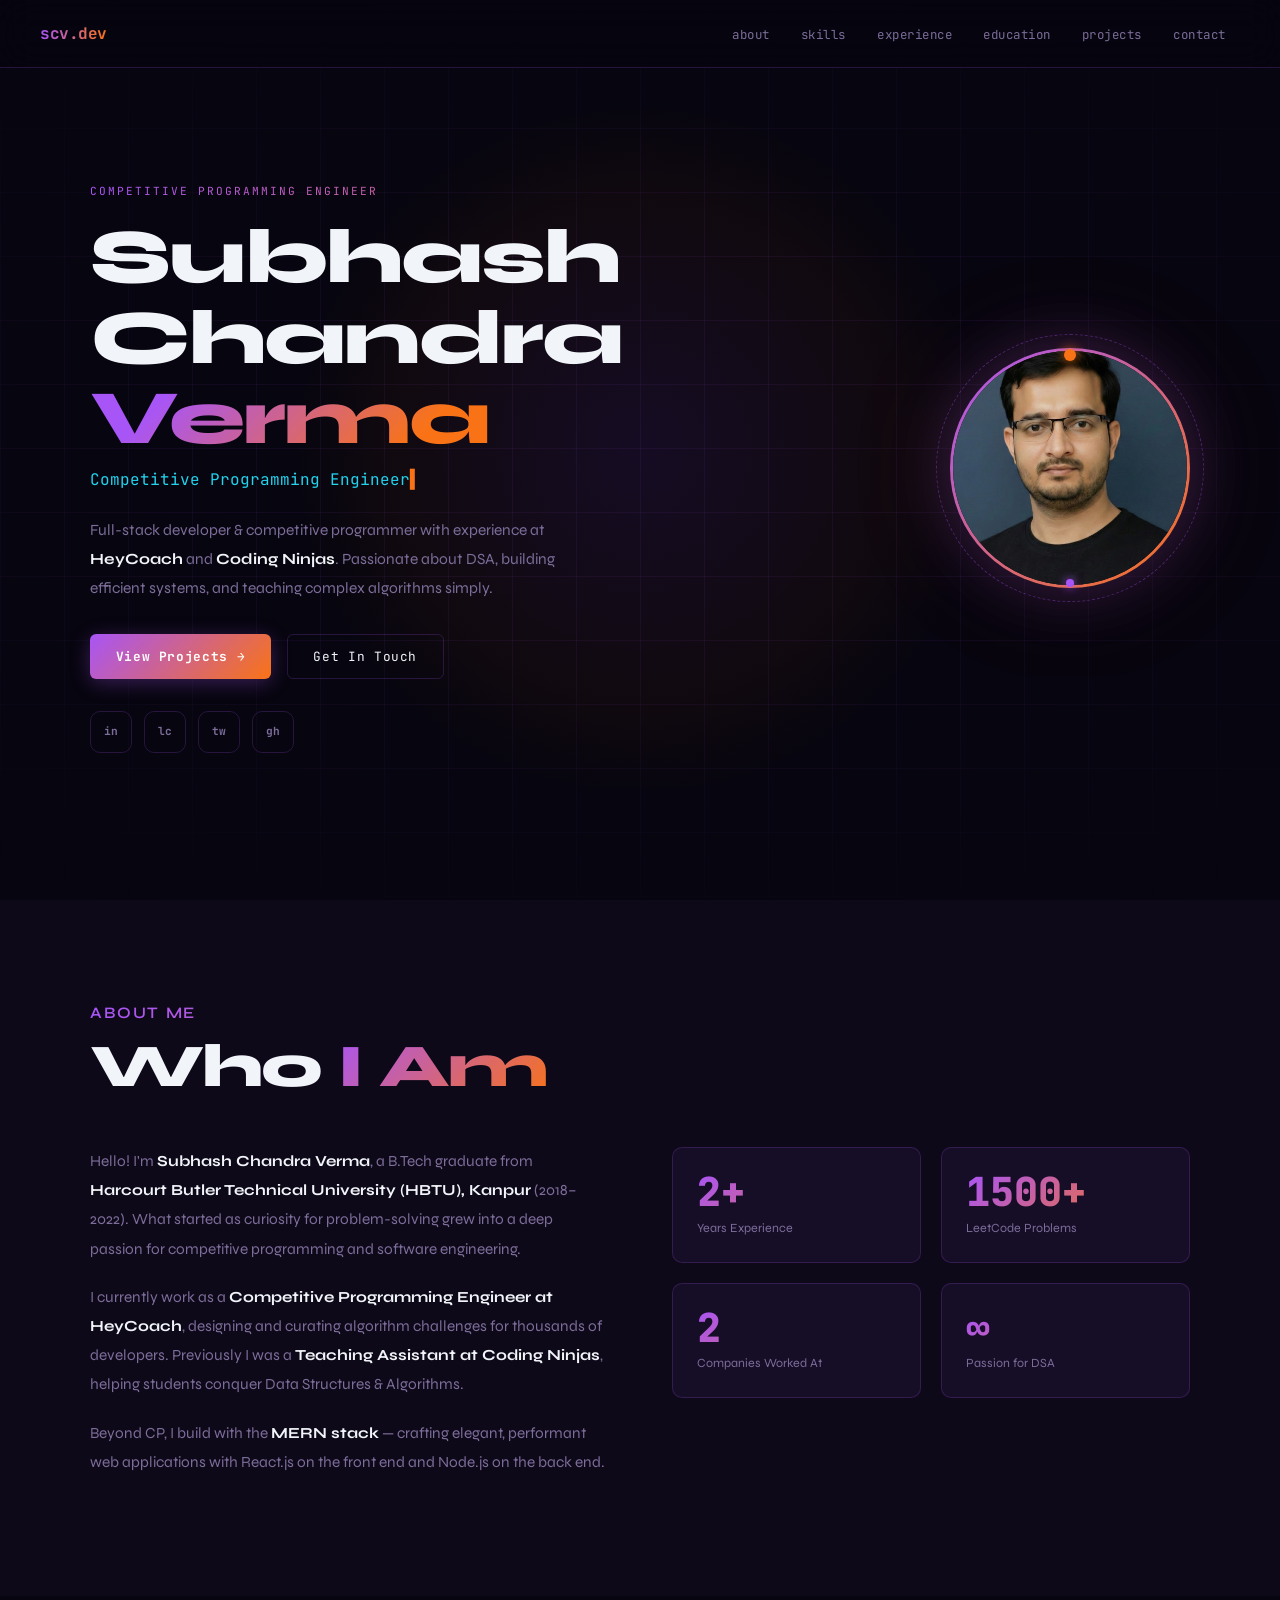
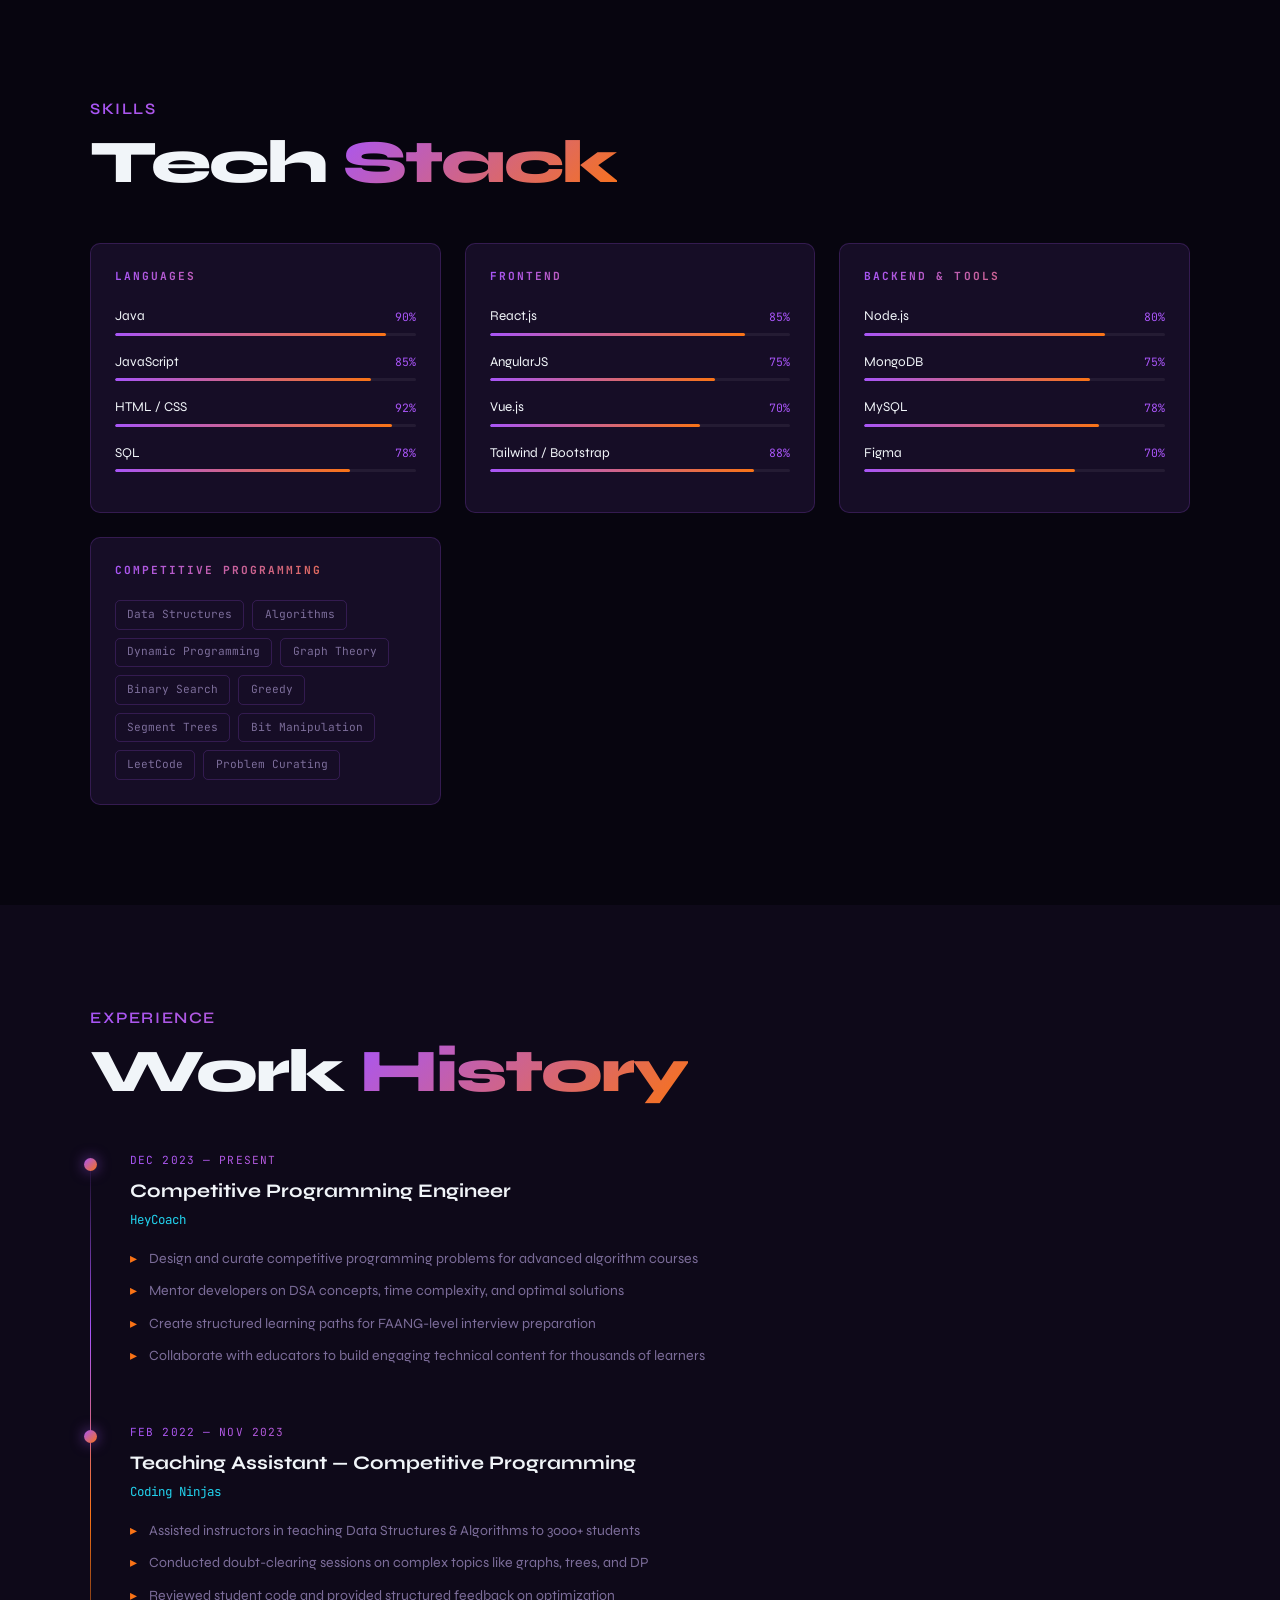
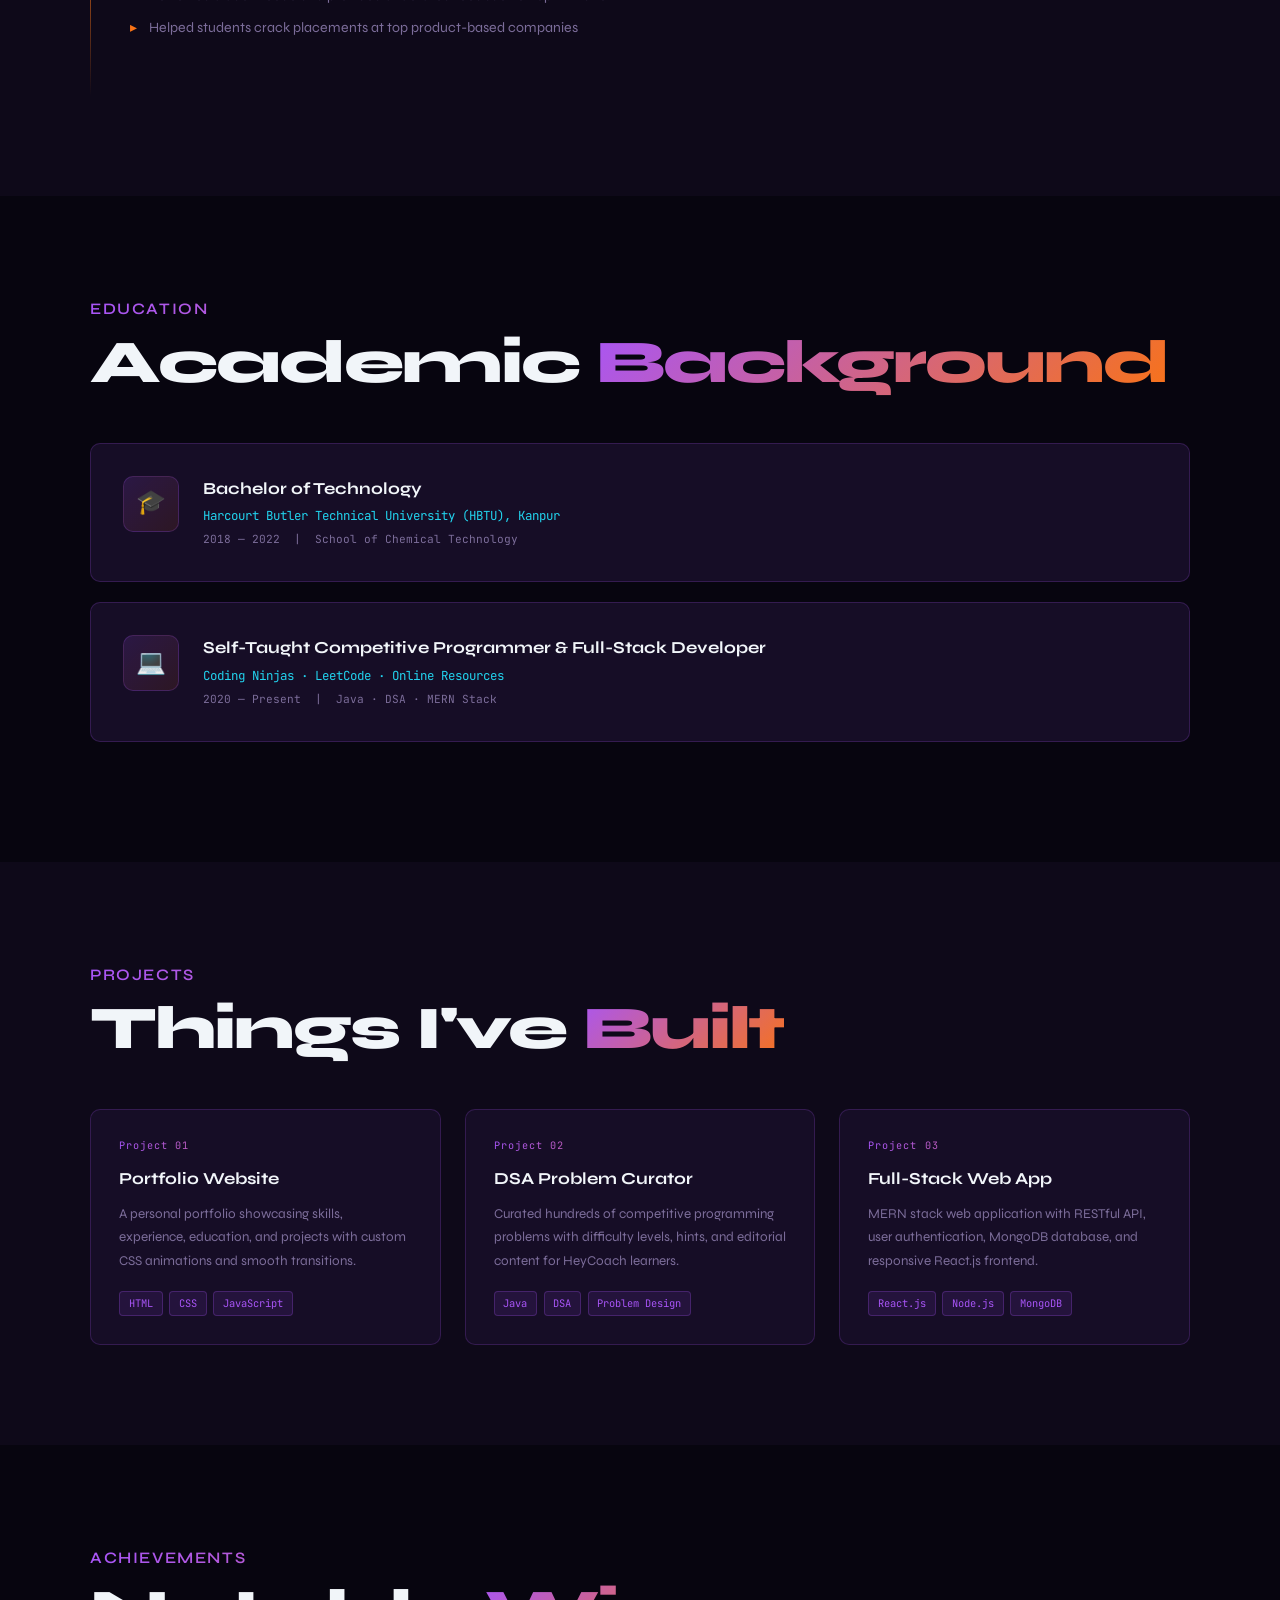
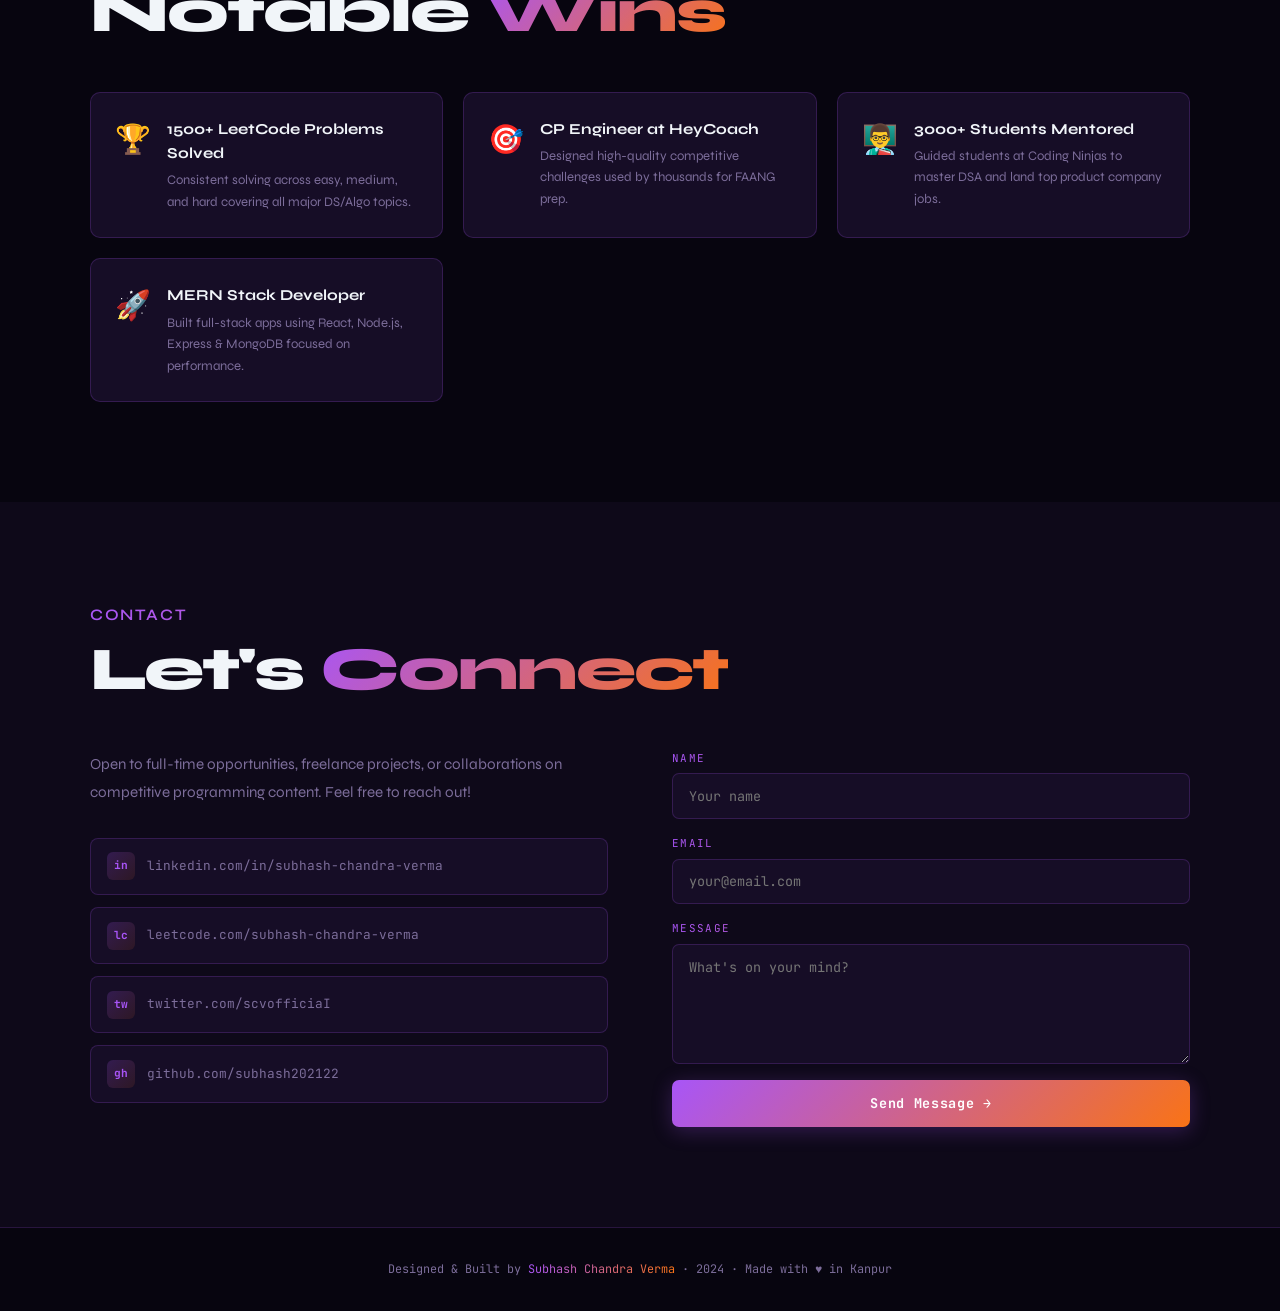
==== commit 130b0e61: "update" ====
--- a/index.html
+++ b/index.html
@@ -8,7 +8,7 @@
   <!-- Google Fonts -->
   <link rel="preconnect" href="https://fonts.googleapis.com">
   <link rel="preconnect" href="https://fonts.gstatic.com" crossorigin>
-  <link href="https://fonts.googleapis.com/css2?family=JetBrains+Mono:wght@300;400;500;700&family=Syne:wght@400;600;700;800&display=swap" rel="stylesheet">
+  <link href="https://fonts.googleapis.com/css2?family=JetBrains+Mono:wght@300;400;1500;700&family=Syne:wght@400;600;700;800&display=swap" rel="stylesheet">
 
   <!-- Stylesheet -->
   <link rel="stylesheet" href="style.css">
@@ -98,7 +98,7 @@
         </div>
         <div class="stats-grid reveal-right">
           <div class="stat-card"><div class="stat-num">2+</div><div class="stat-label">Years Experience</div></div>
-          <div class="stat-card"><div class="stat-num">500+</div><div class="stat-label">LeetCode Problems</div></div>
+          <div class="stat-card"><div class="stat-num">1500+</div><div class="stat-label">LeetCode Problems</div></div>
           <div class="stat-card"><div class="stat-num">2</div><div class="stat-label">Companies Worked At</div></div>
           <div class="stat-card"><div class="stat-num">∞</div><div class="stat-label">Passion for DSA</div></div>
         </div>
@@ -176,7 +176,7 @@
           <h3 class="tl-role">Teaching Assistant — Competitive Programming</h3>
           <p class="tl-company">Coding Ninjas</p>
           <ul class="tl-desc">
-            <li>Assisted instructors in teaching Data Structures &amp; Algorithms to 1000+ students</li>
+            <li>Assisted instructors in teaching Data Structures &amp; Algorithms to 3000+ students</li>
             <li>Conducted doubt-clearing sessions on complex topics like graphs, trees, and DP</li>
             <li>Reviewed student code and provided structured feedback on optimization</li>
             <li>Helped students crack placements at top product-based companies</li>
@@ -264,9 +264,9 @@
       <p class="section-label">Achievements</p>
       <h2 class="section-title">Notable <span>Wins</span></h2>
       <div class="ach-grid">
-        <div class="ach-card reveal"><div class="ach-icon">🏆</div><div><p class="ach-title">500+ LeetCode Problems Solved</p><p class="ach-desc">Consistent solving across easy, medium, and hard covering all major DS/Algo topics.</p></div></div>
+        <div class="ach-card reveal"><div class="ach-icon">🏆</div><div><p class="ach-title">1500+ LeetCode Problems Solved</p><p class="ach-desc">Consistent solving across easy, medium, and hard covering all major DS/Algo topics.</p></div></div>
         <div class="ach-card reveal" style="transition-delay:.1s"><div class="ach-icon">🎯</div><div><p class="ach-title">CP Engineer at HeyCoach</p><p class="ach-desc">Designed high-quality competitive challenges used by thousands for FAANG prep.</p></div></div>
-        <div class="ach-card reveal" style="transition-delay:.2s"><div class="ach-icon">👨‍🏫</div><div><p class="ach-title">1000+ Students Mentored</p><p class="ach-desc">Guided students at Coding Ninjas to master DSA and land top product company jobs.</p></div></div>
+        <div class="ach-card reveal" style="transition-delay:.2s"><div class="ach-icon">👨‍🏫</div><div><p class="ach-title">3000+ Students Mentored</p><p class="ach-desc">Guided students at Coding Ninjas to master DSA and land top product company jobs.</p></div></div>
         <div class="ach-card reveal" style="transition-delay:.3s"><div class="ach-icon">🚀</div><div><p class="ach-title">MERN Stack Developer</p><p class="ach-desc">Built full-stack apps using React, Node.js, Express &amp; MongoDB focused on performance.</p></div></div>
       </div>
     </div>
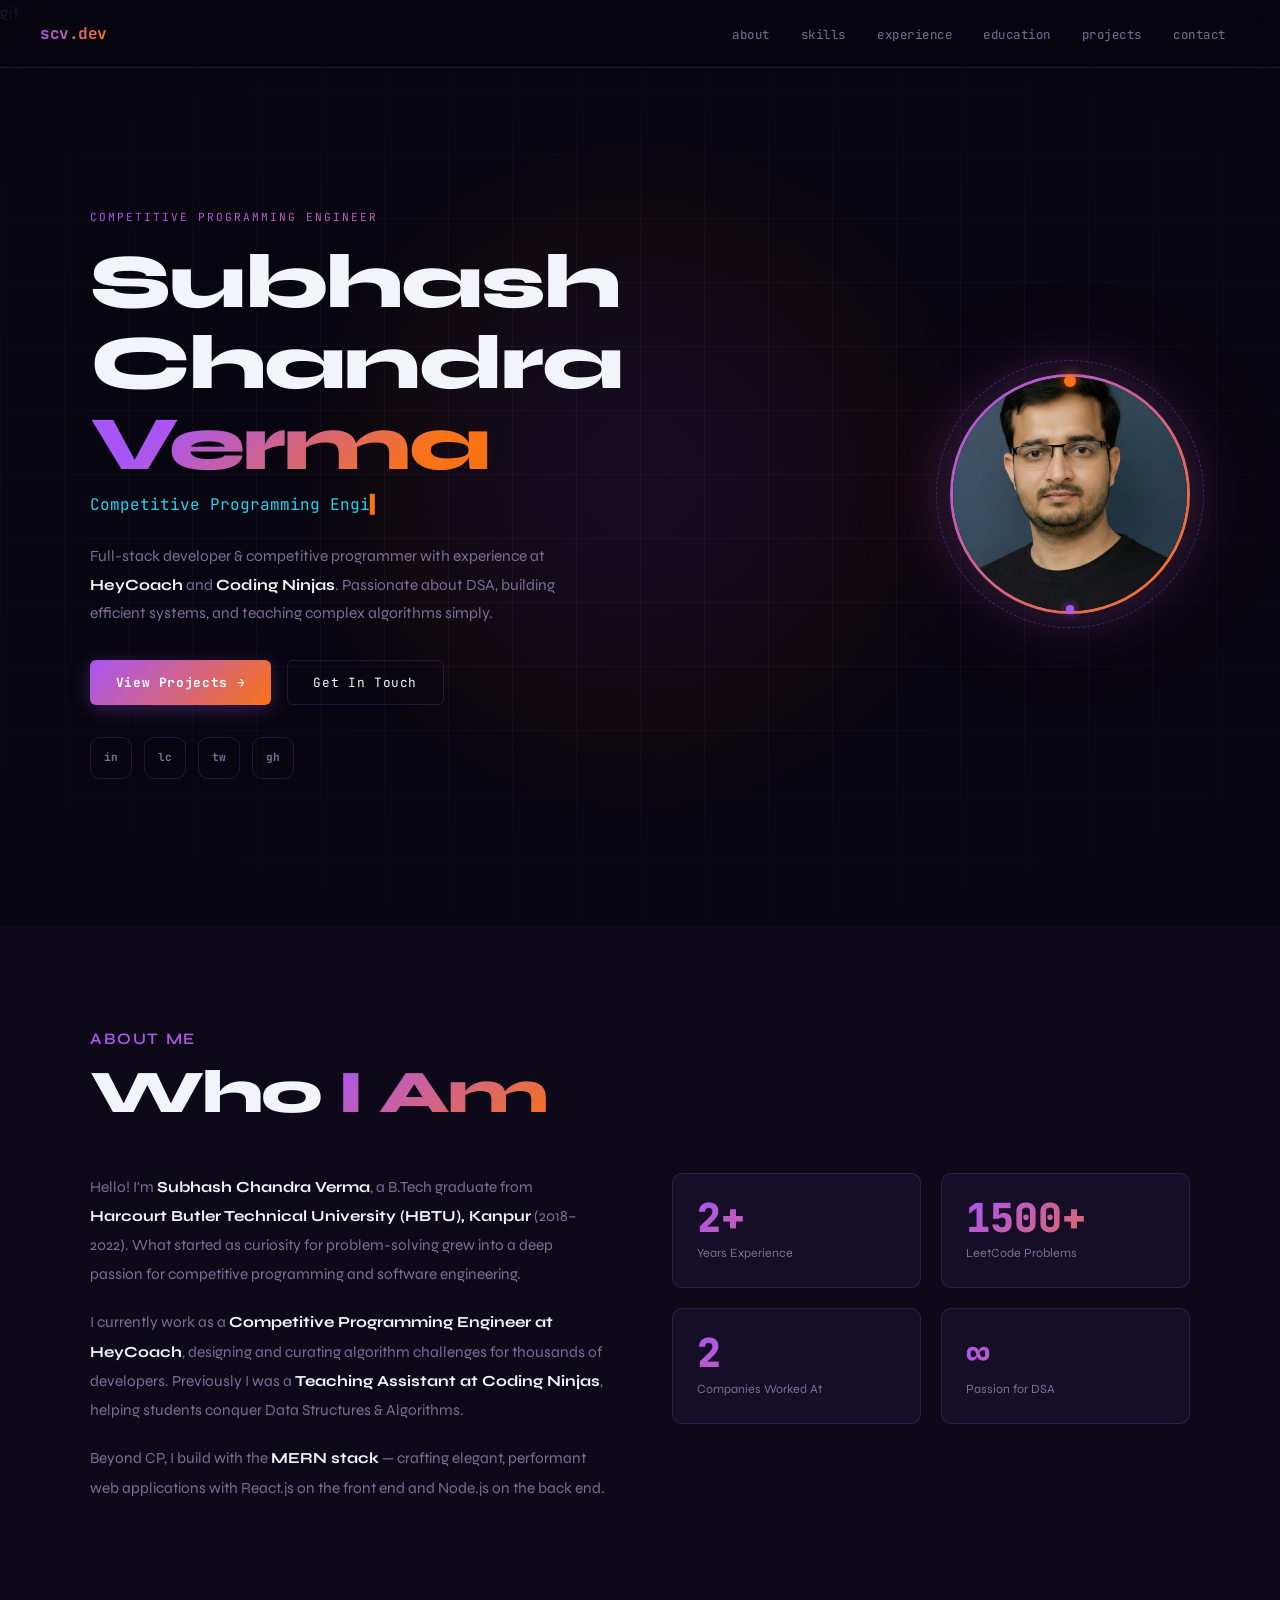
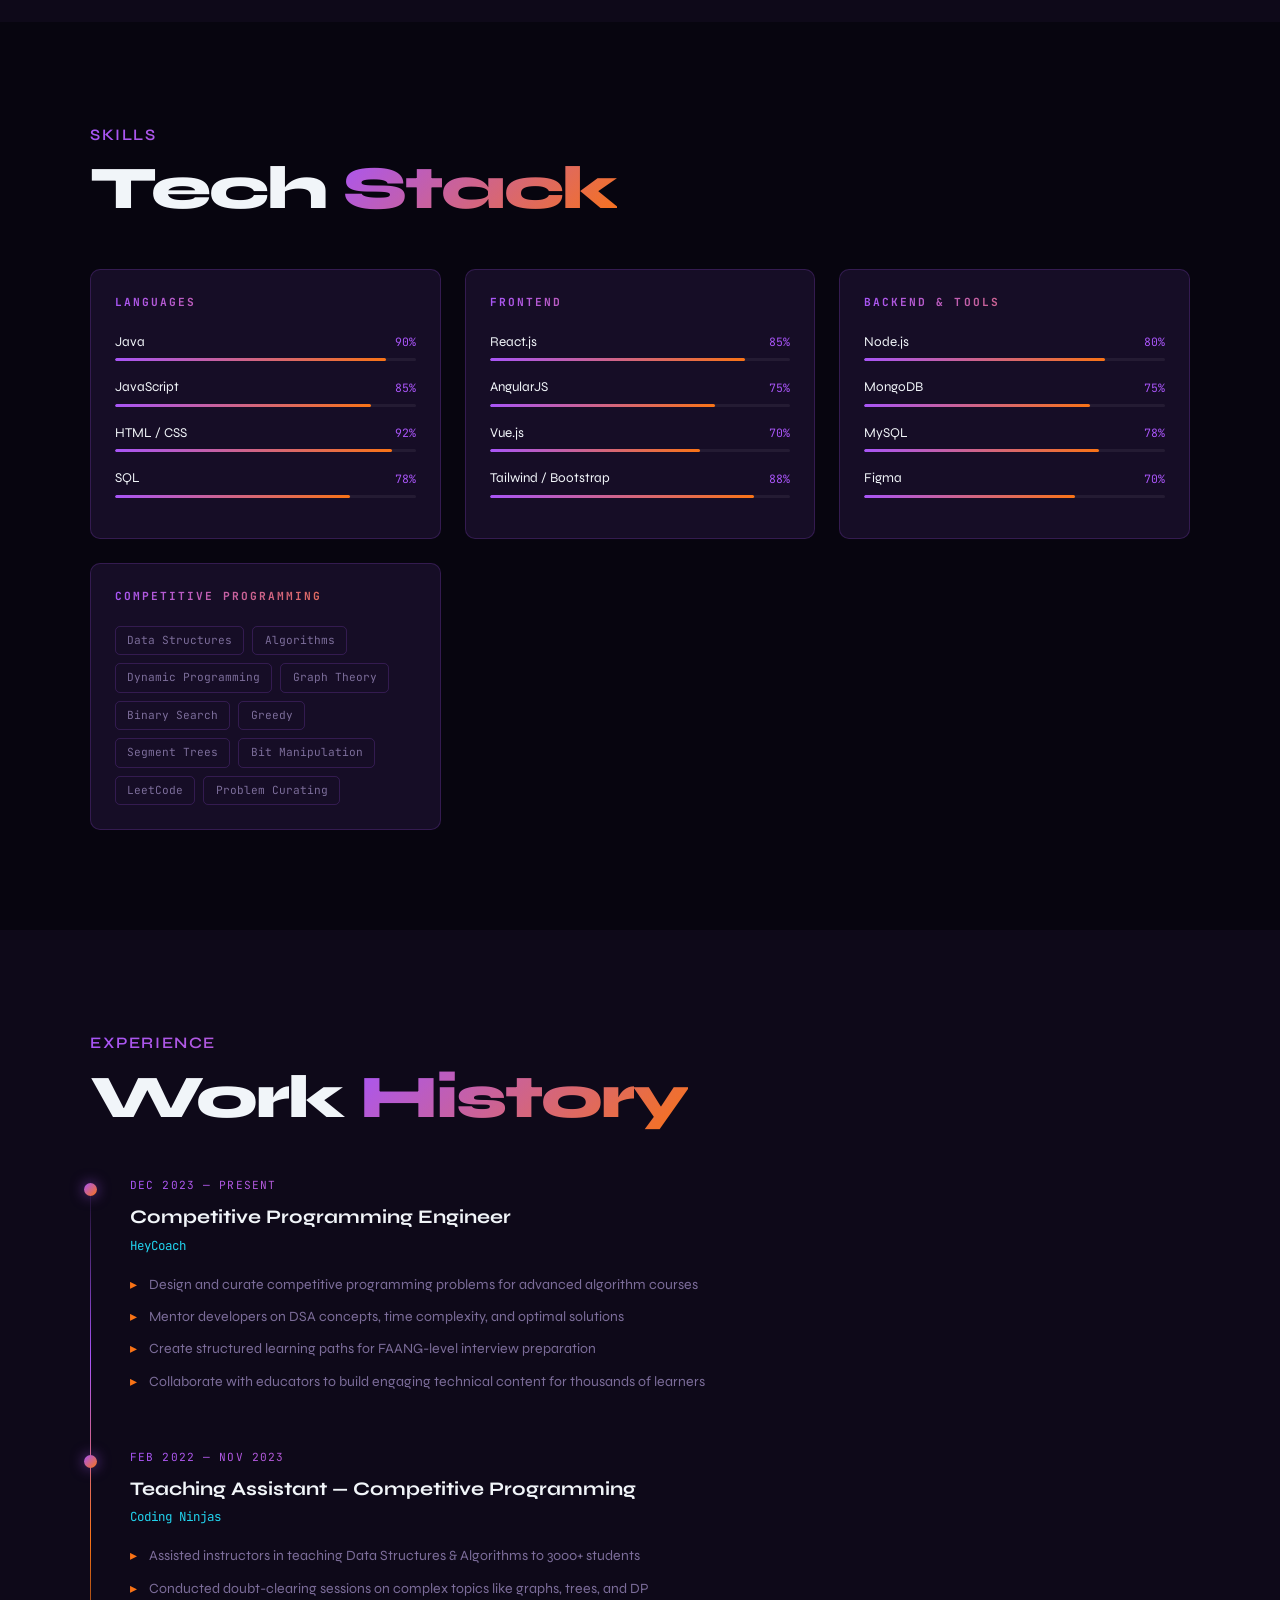
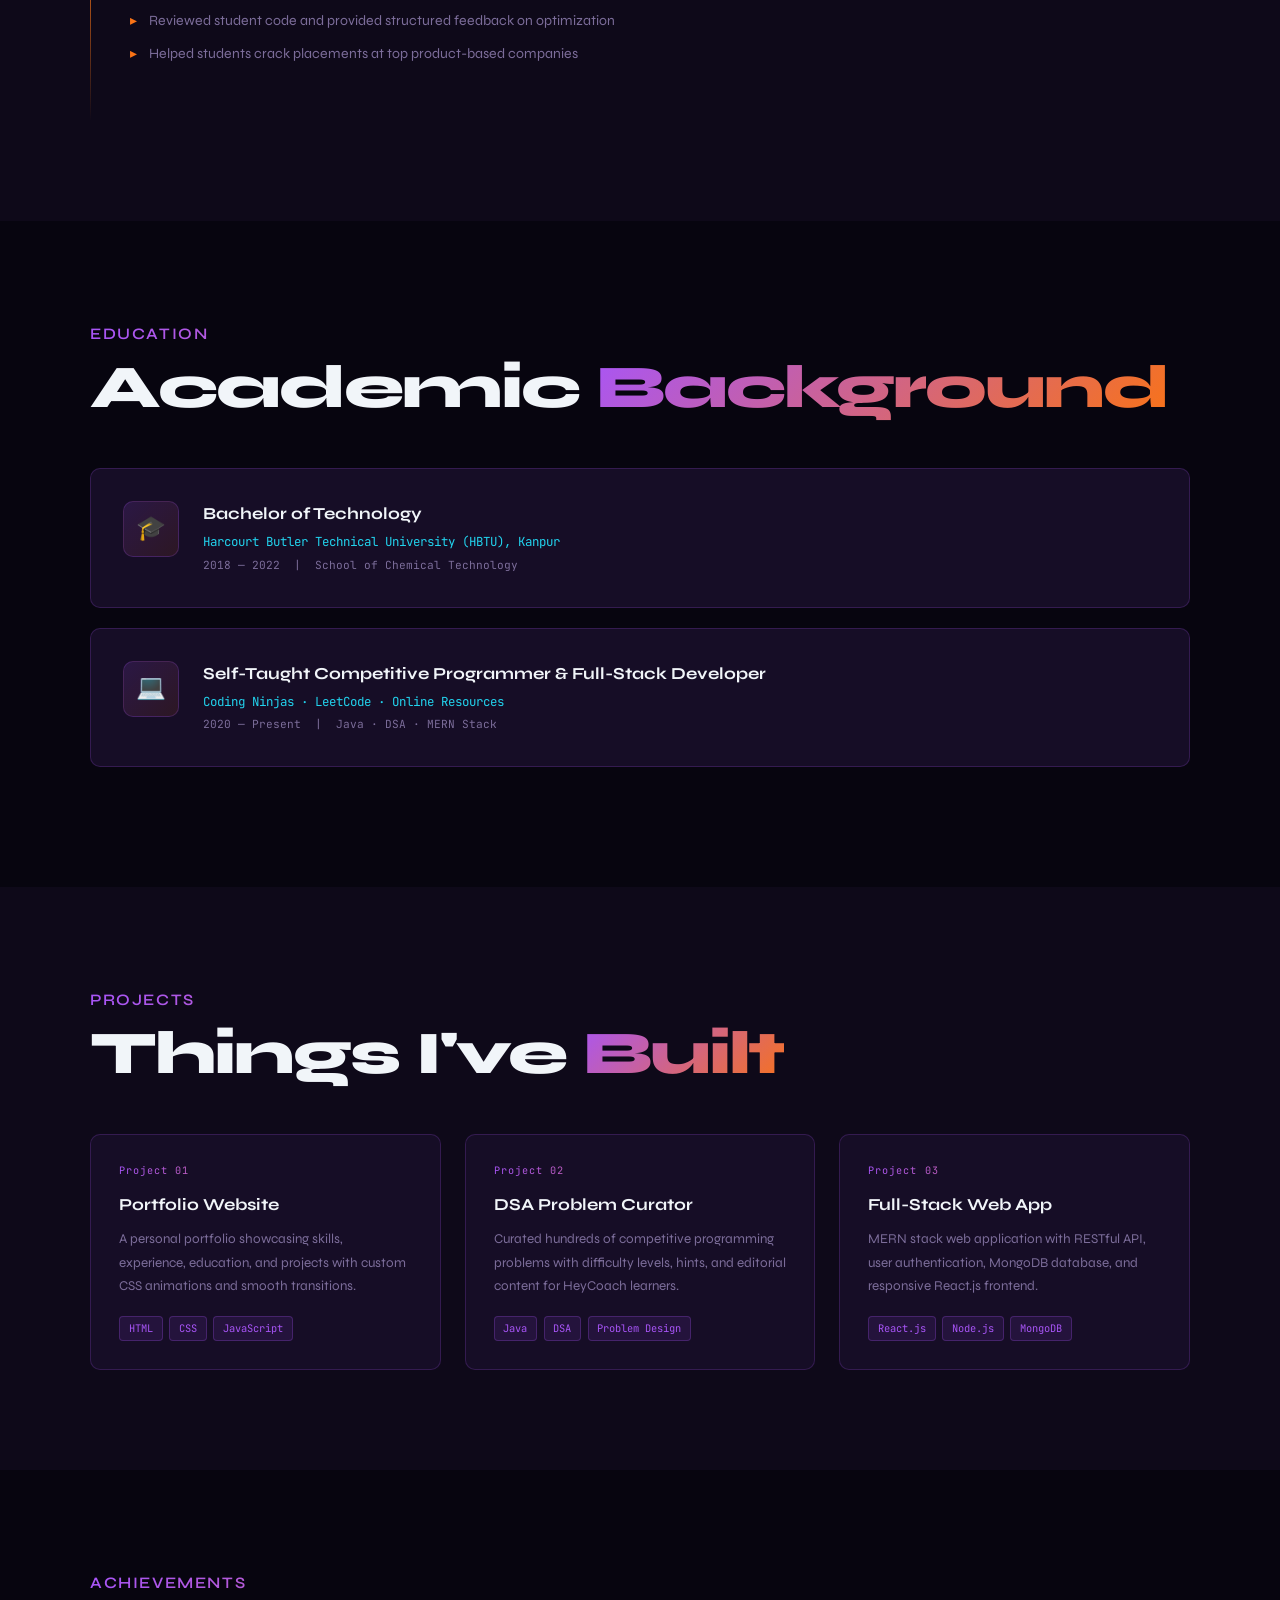
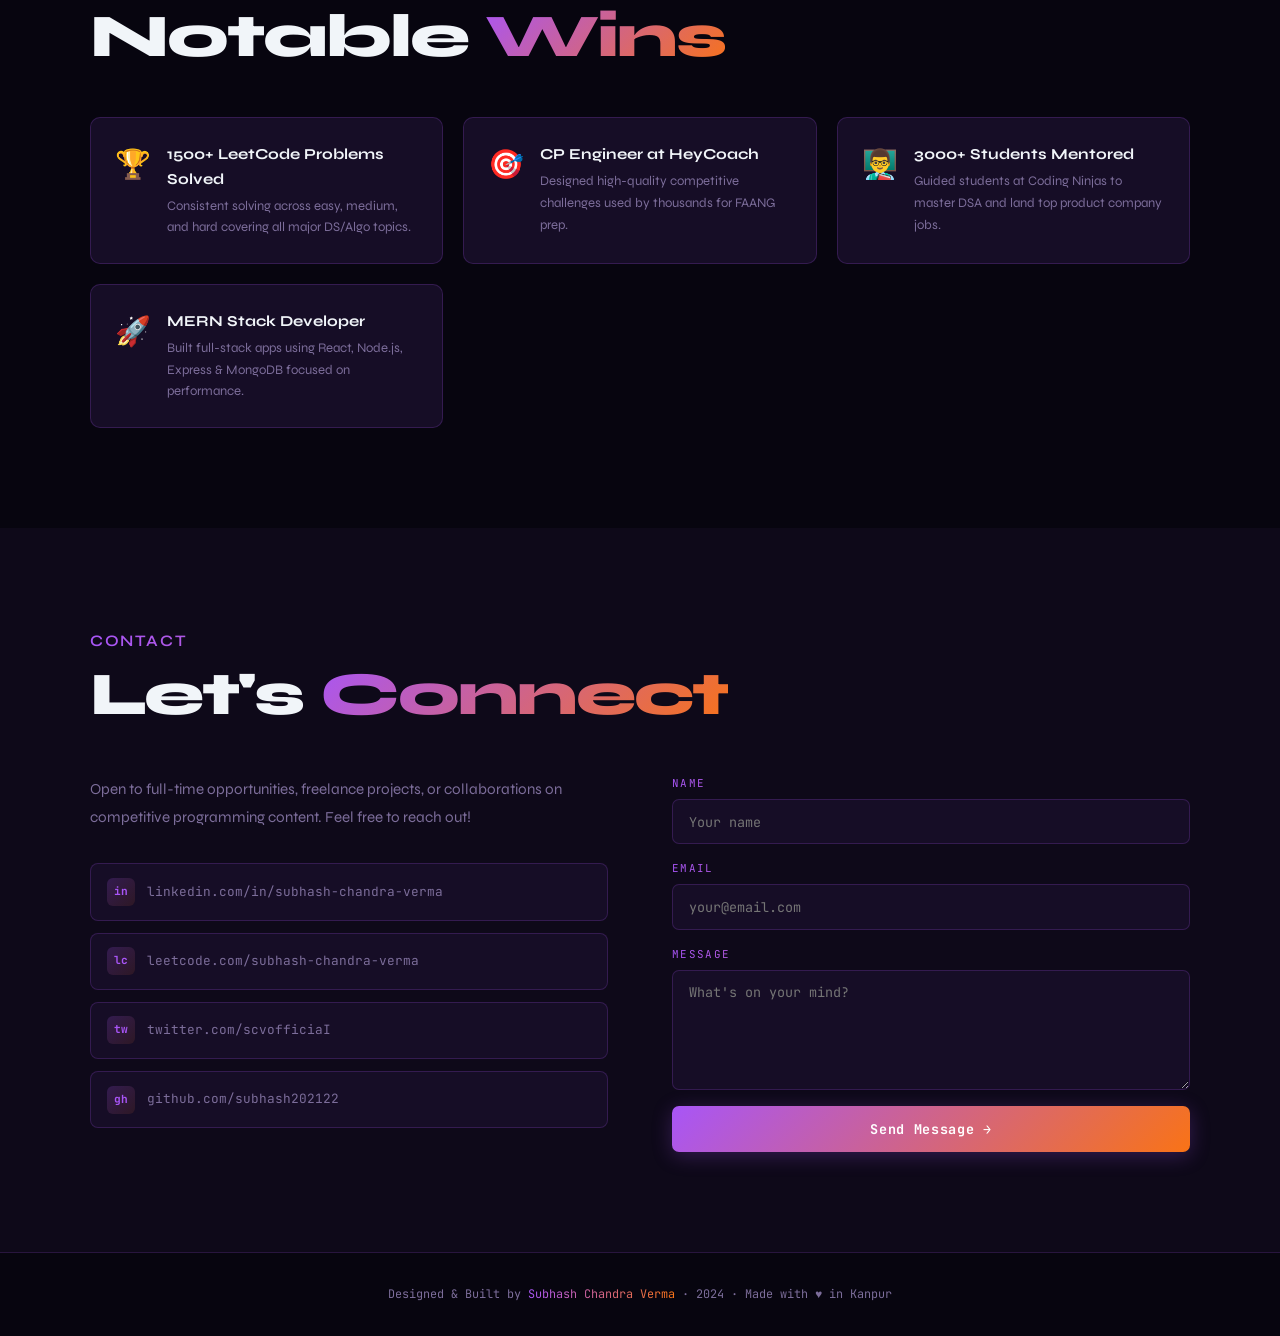
==== commit 9f1b9512: "update" ====
--- a/index.html
+++ b/index.html
@@ -4,7 +4,8 @@
   <meta charset="UTF-8">
   <meta name="viewport" content="width=device-width, initial-scale=1.0">
   <title>Subhash Chandra Verma | Competitive Programming Engineer</title>
-
+    <link rel="icon" href="Subhashimg.ico" type="image/x-icon">
+git 
   <!-- Google Fonts -->
   <link rel="preconnect" href="https://fonts.googleapis.com">
   <link rel="preconnect" href="https://fonts.gstatic.com" crossorigin>
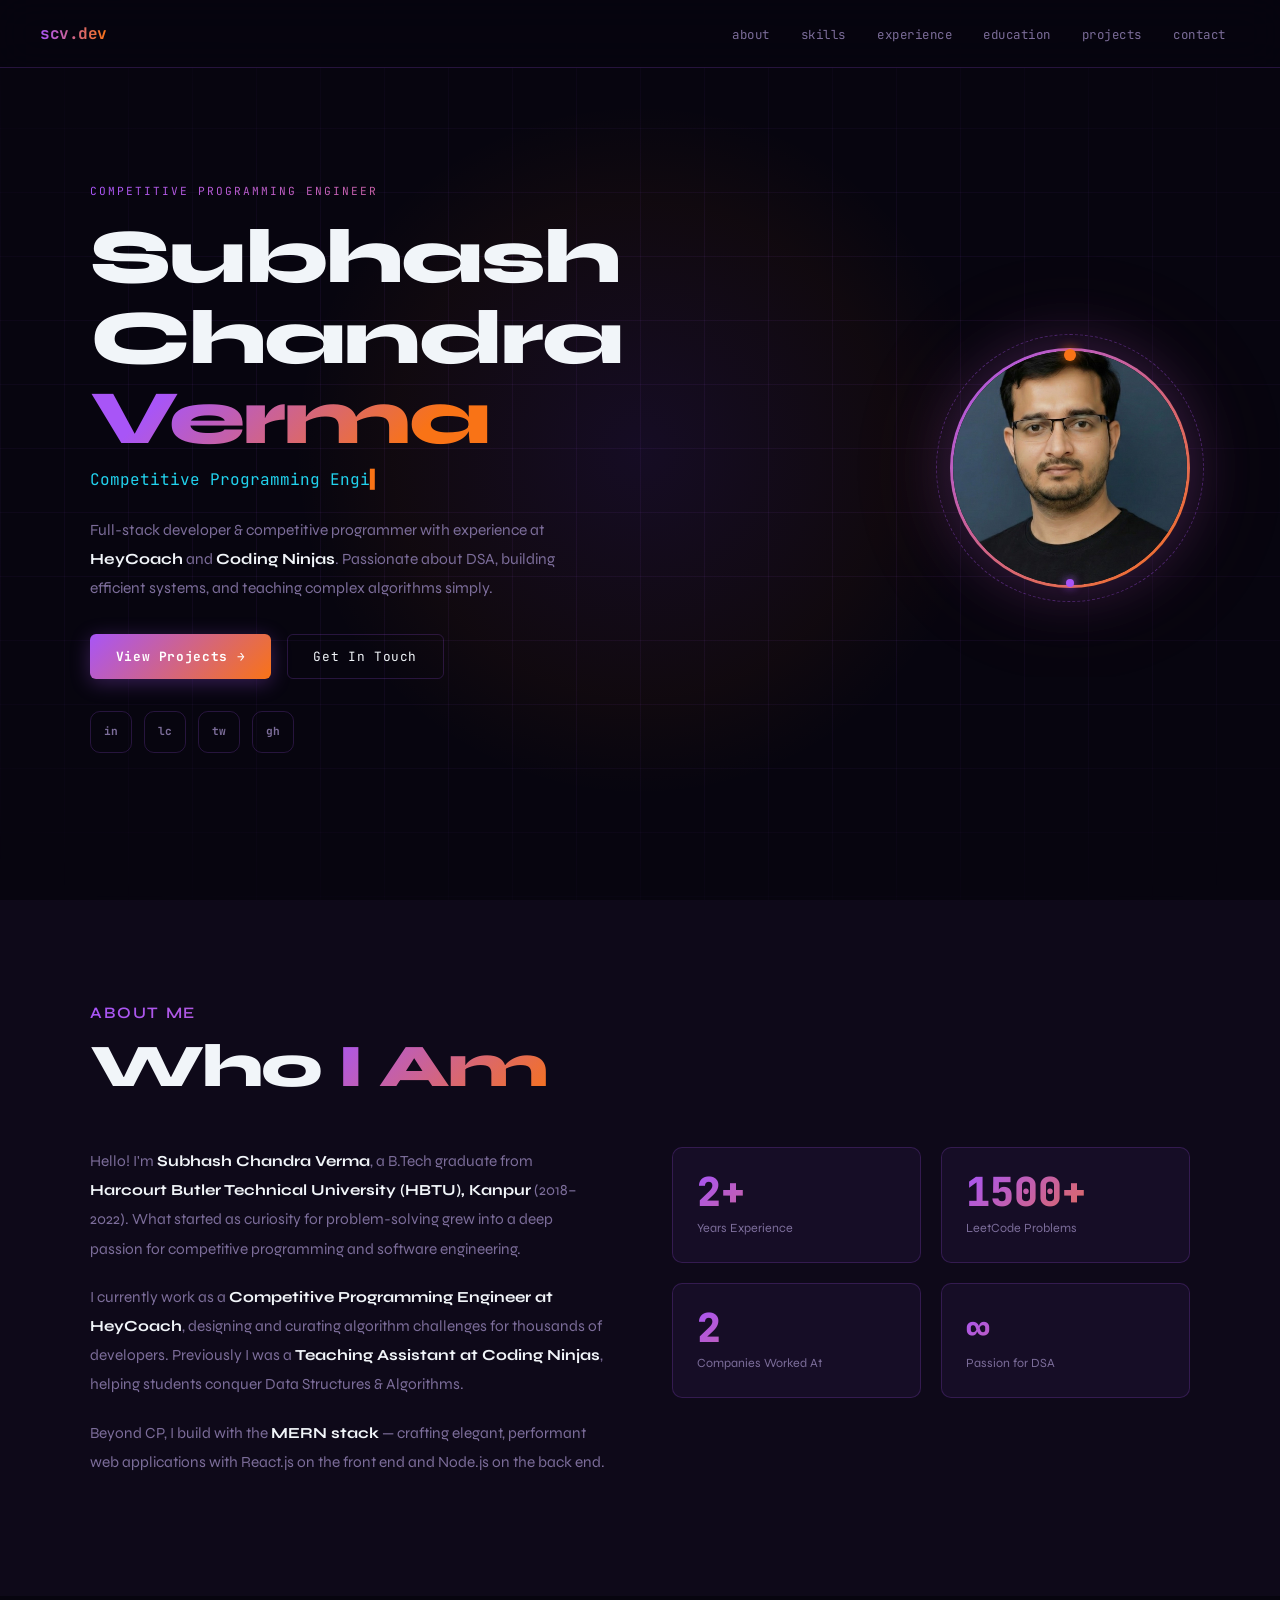
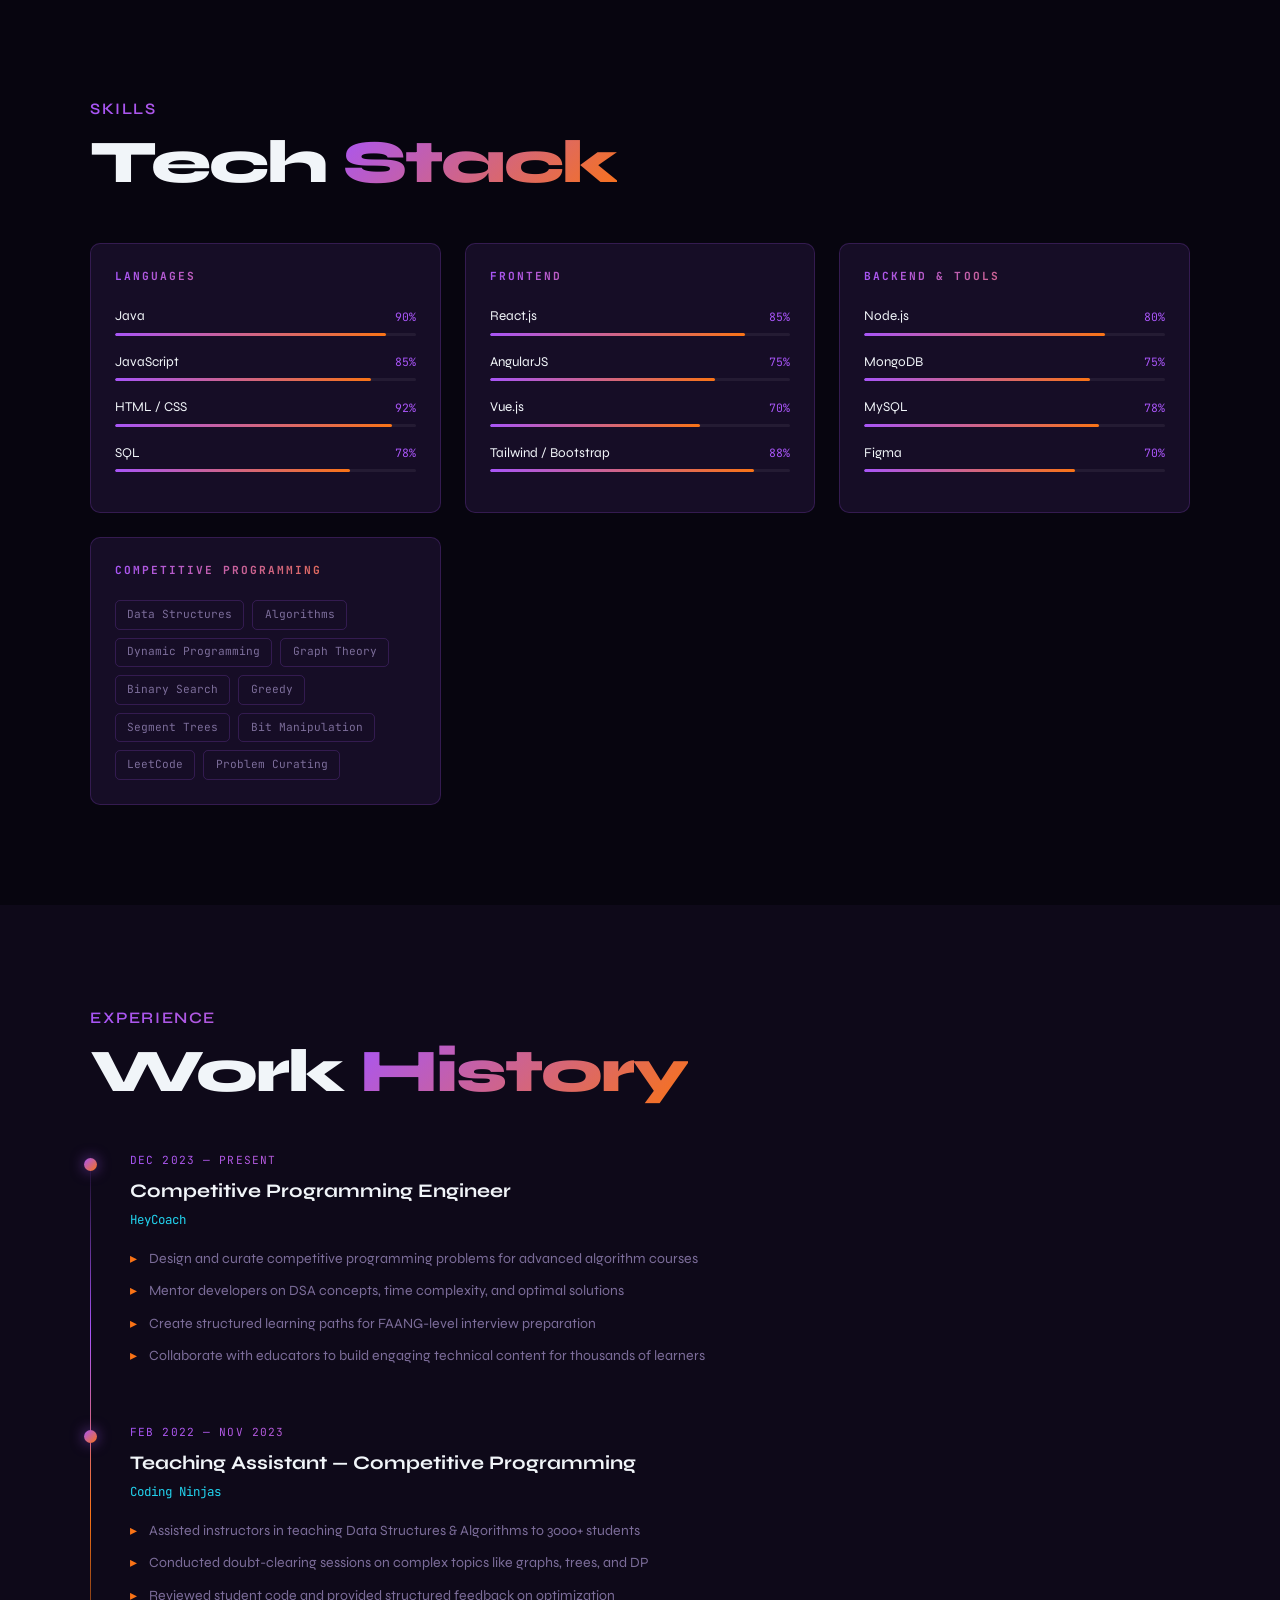
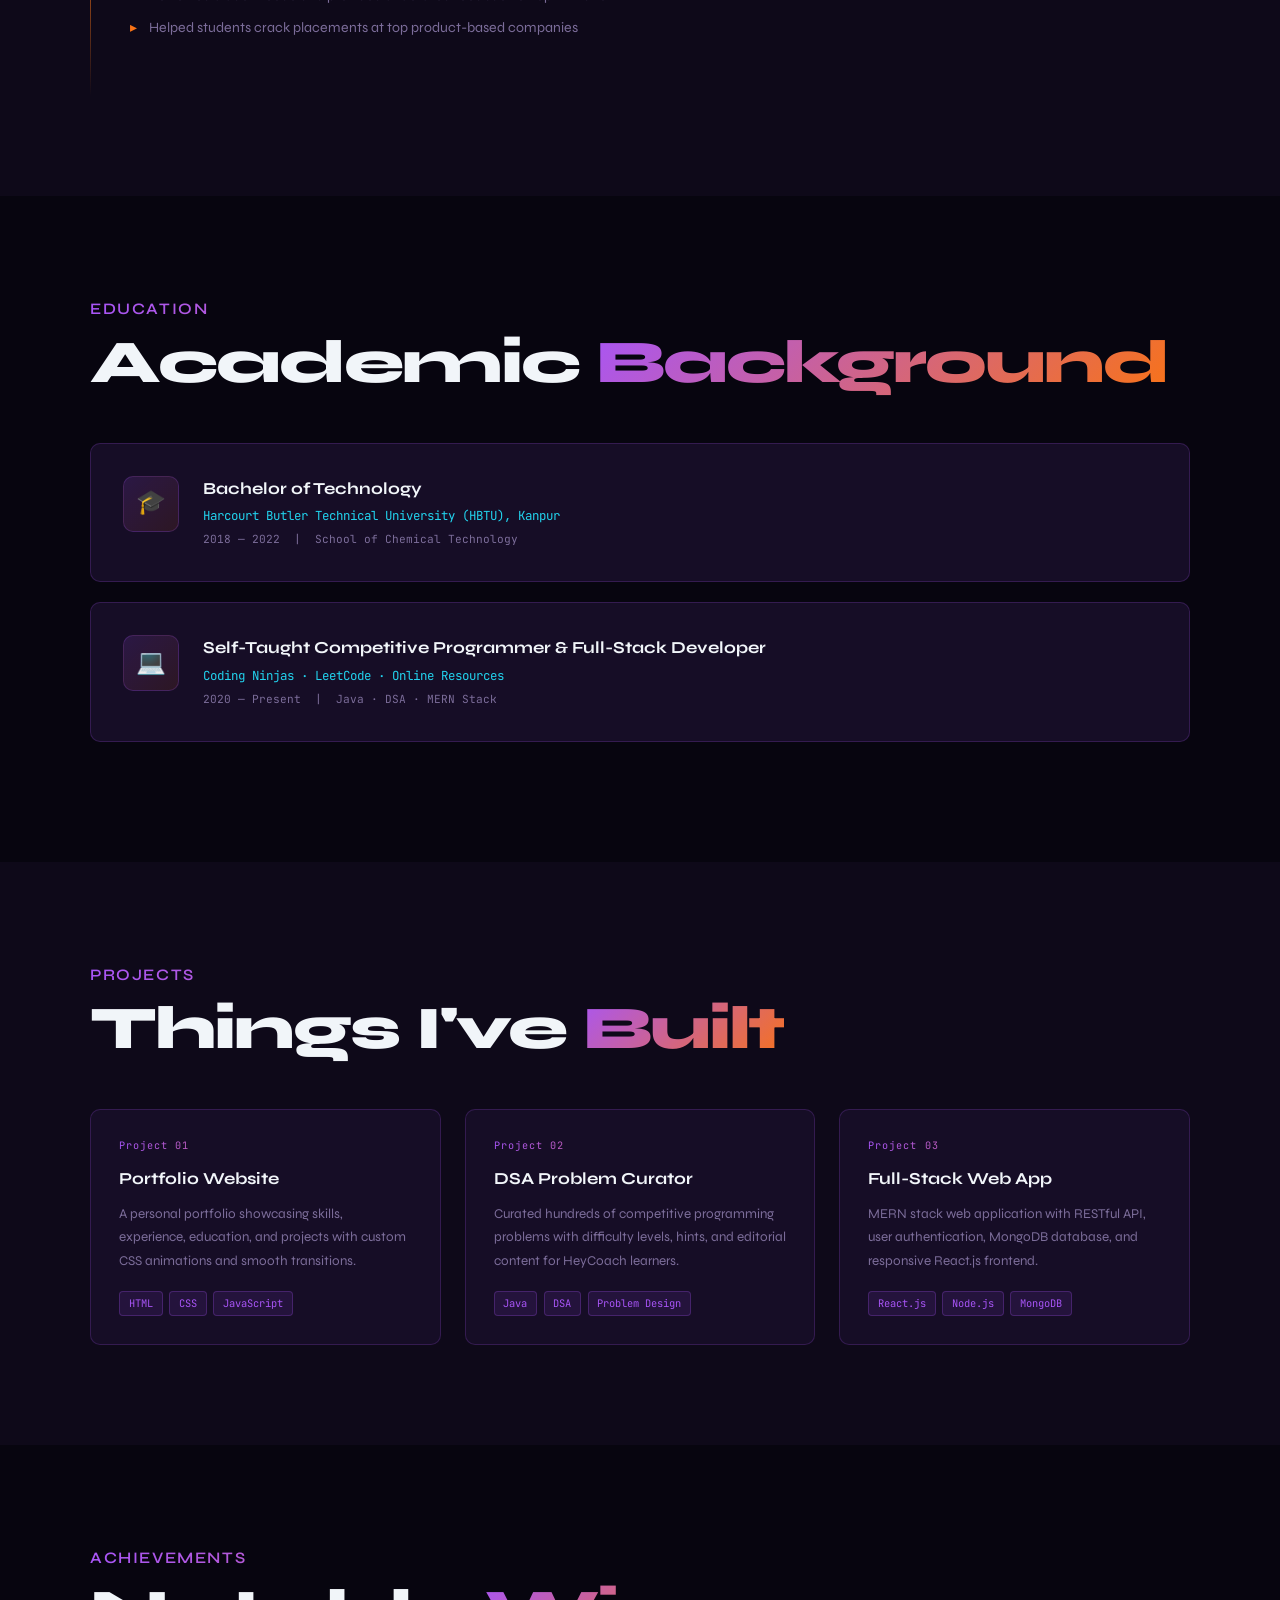
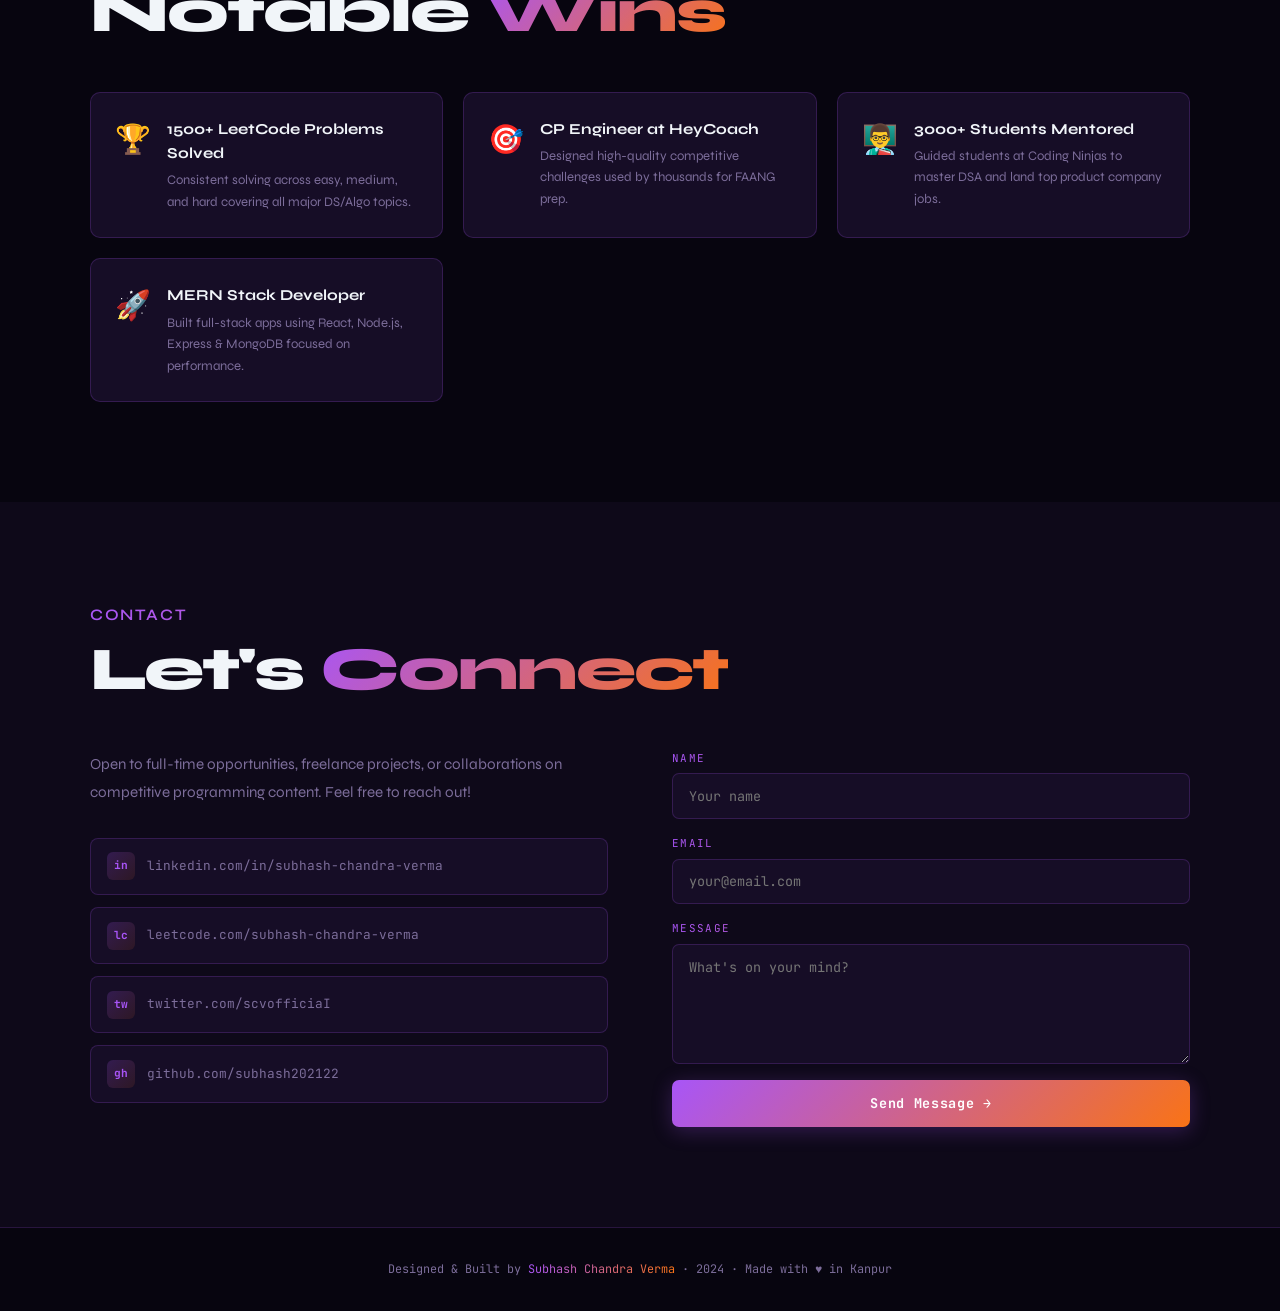
==== commit fa4bb7e5: "Fix stray header text and secure external links" ====
--- a/index.html
+++ b/index.html
@@ -5,7 +5,6 @@
   <meta name="viewport" content="width=device-width, initial-scale=1.0">
   <title>Subhash Chandra Verma | Competitive Programming Engineer</title>
     <link rel="icon" href="Subhashimg.ico" type="image/x-icon">
-git 
   <!-- Google Fonts -->
   <link rel="preconnect" href="https://fonts.googleapis.com">
   <link rel="preconnect" href="https://fonts.gstatic.com" crossorigin>
@@ -62,10 +61,10 @@
           <button class="btn-outline"  onclick="smoothTo('contact')">Get In Touch</button>
         </div>
         <div class="hero-socials">
-          <a href="https://www.linkedin.com/in/subhash-chandra-verma/" target="_blank" title="LinkedIn">in</a>
-          <a href="https://leetcode.com/subhash-chandra-verma/"         target="_blank" title="LeetCode">lc</a>
-          <a href="https://twitter.com/scvofficiaI"                      target="_blank" title="Twitter">tw</a>
-          <a href="https://github.com/subhash202122"                     target="_blank" title="GitHub">gh</a>
+          <a href="https://www.linkedin.com/in/subhash-chandra-verma/" target="_blank" rel="noopener noreferrer" title="LinkedIn">in</a>
+          <a href="https://leetcode.com/subhash-chandra-verma/"         target="_blank" rel="noopener noreferrer" title="LeetCode">lc</a>
+          <a href="https://twitter.com/scvofficiaI"                      target="_blank" rel="noopener noreferrer" title="Twitter">tw</a>
+          <a href="https://github.com/subhash202122"                     target="_blank" rel="noopener noreferrer" title="GitHub">gh</a>
         </div>
       </div>
 
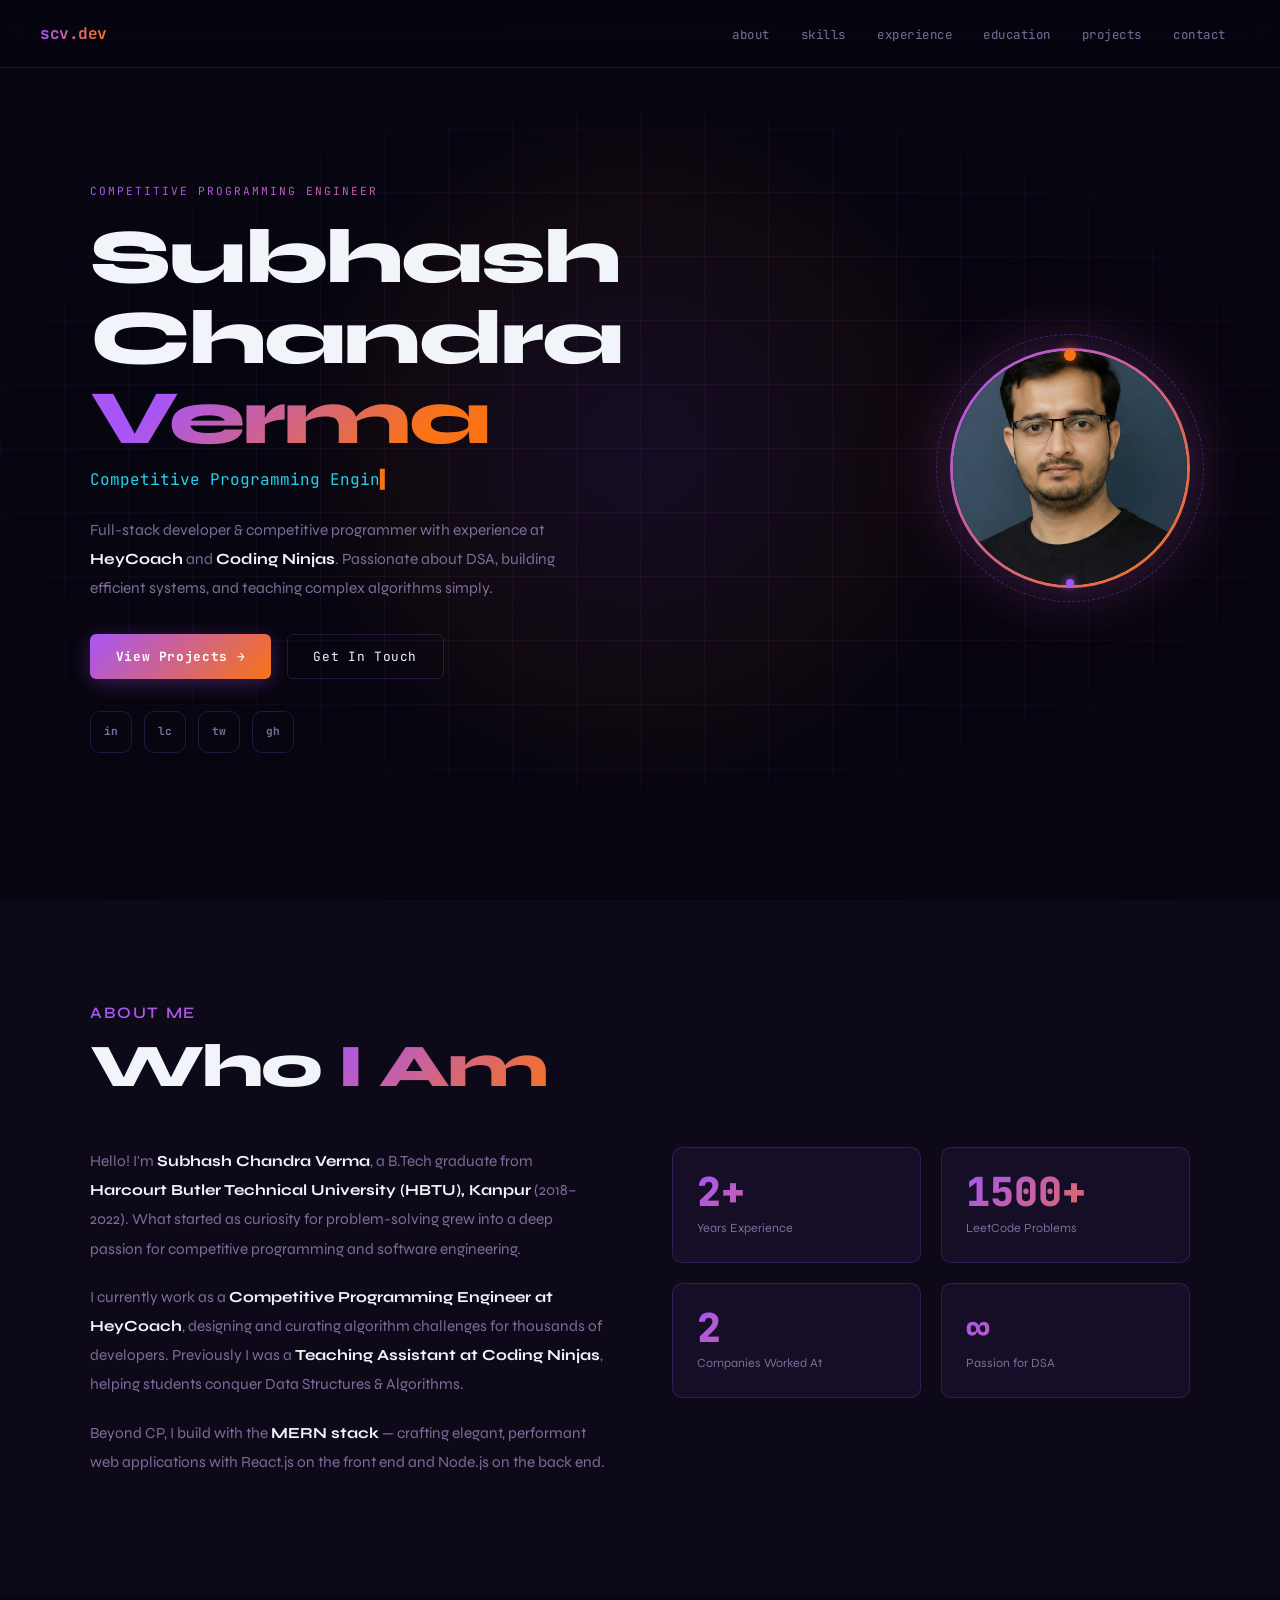
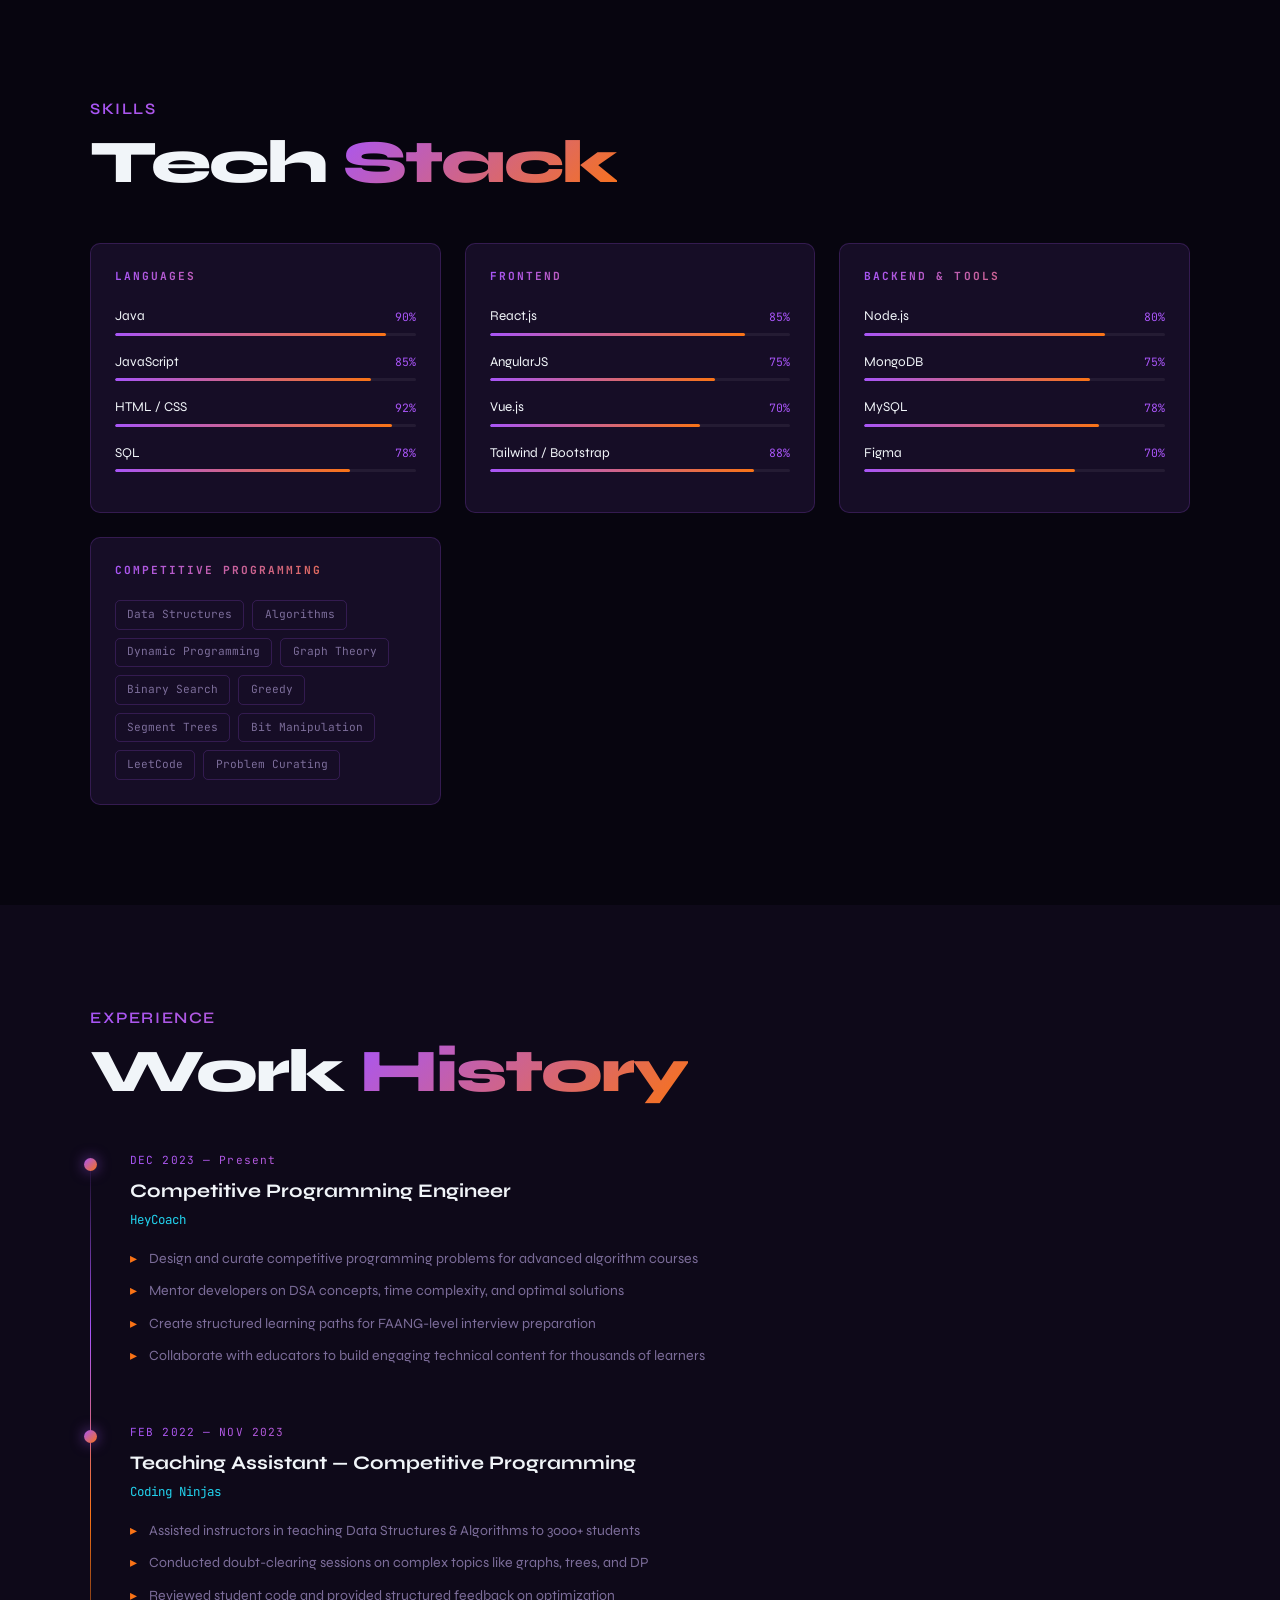
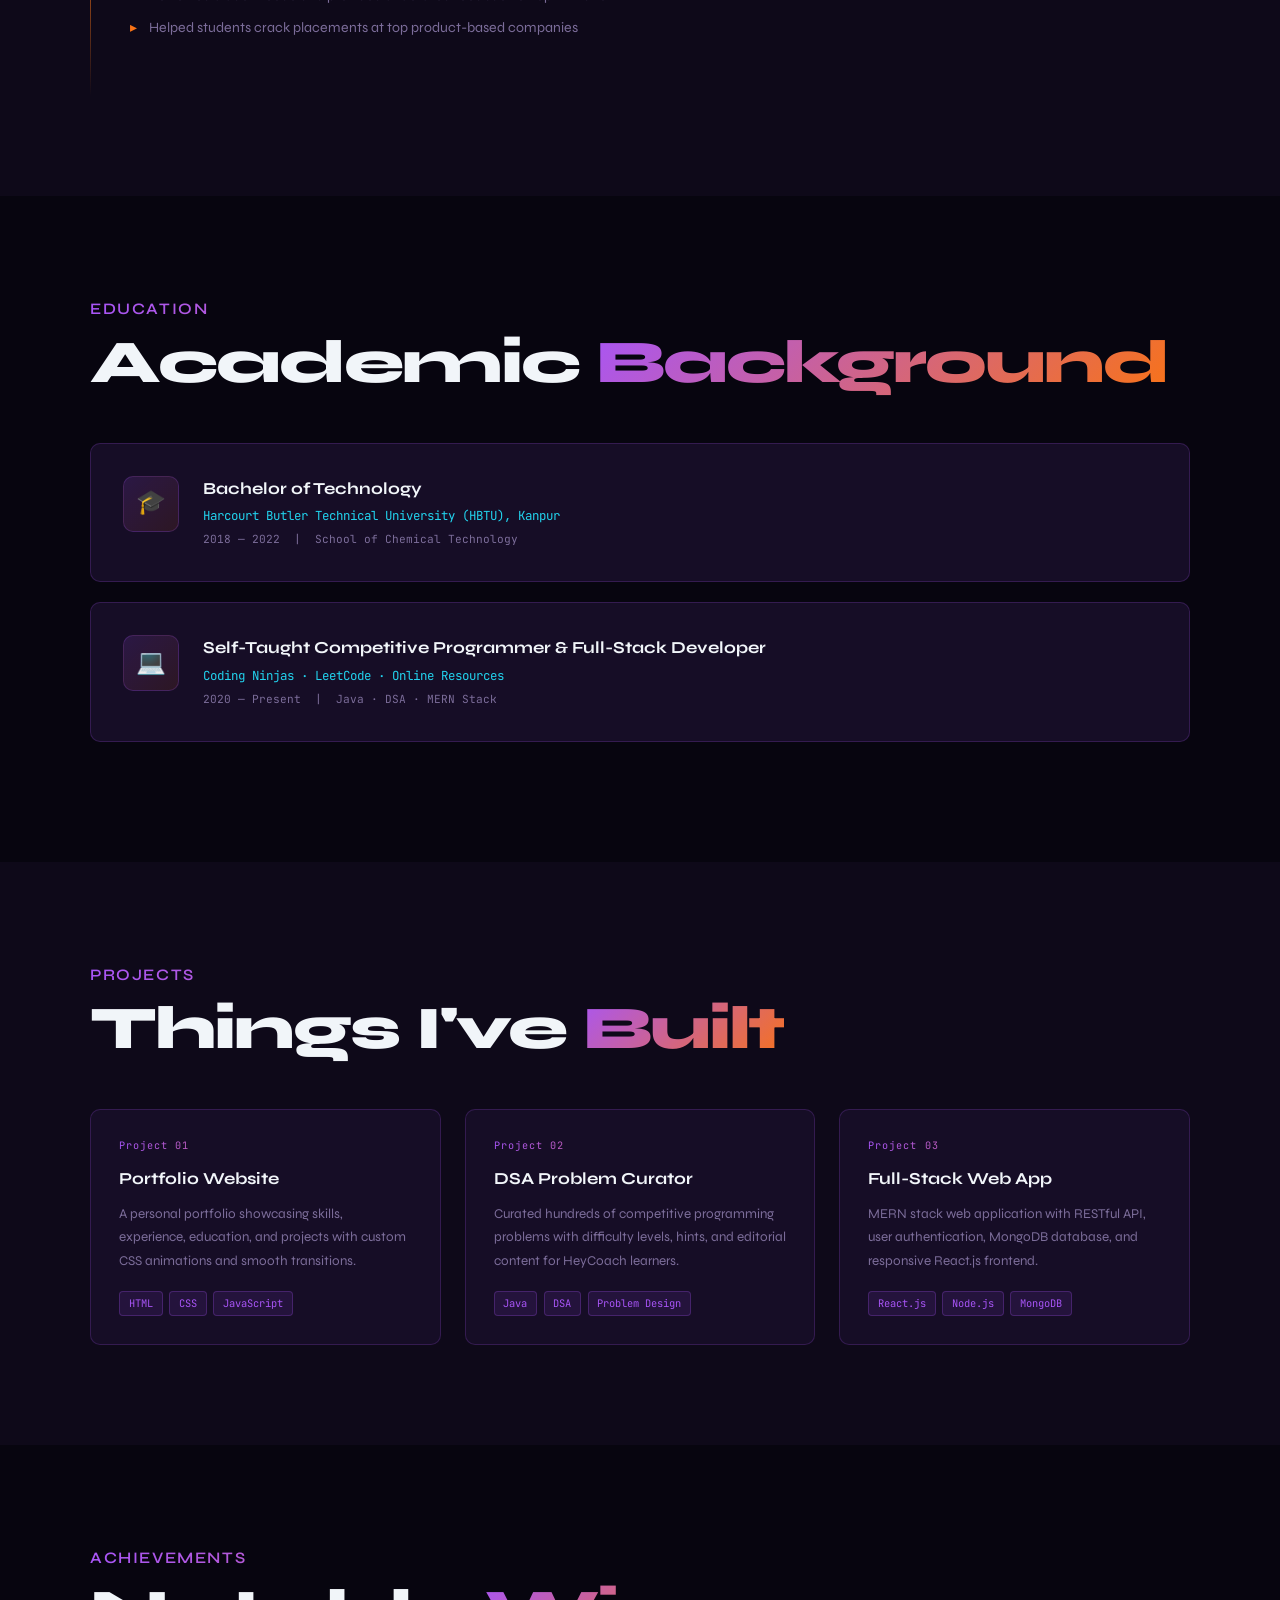
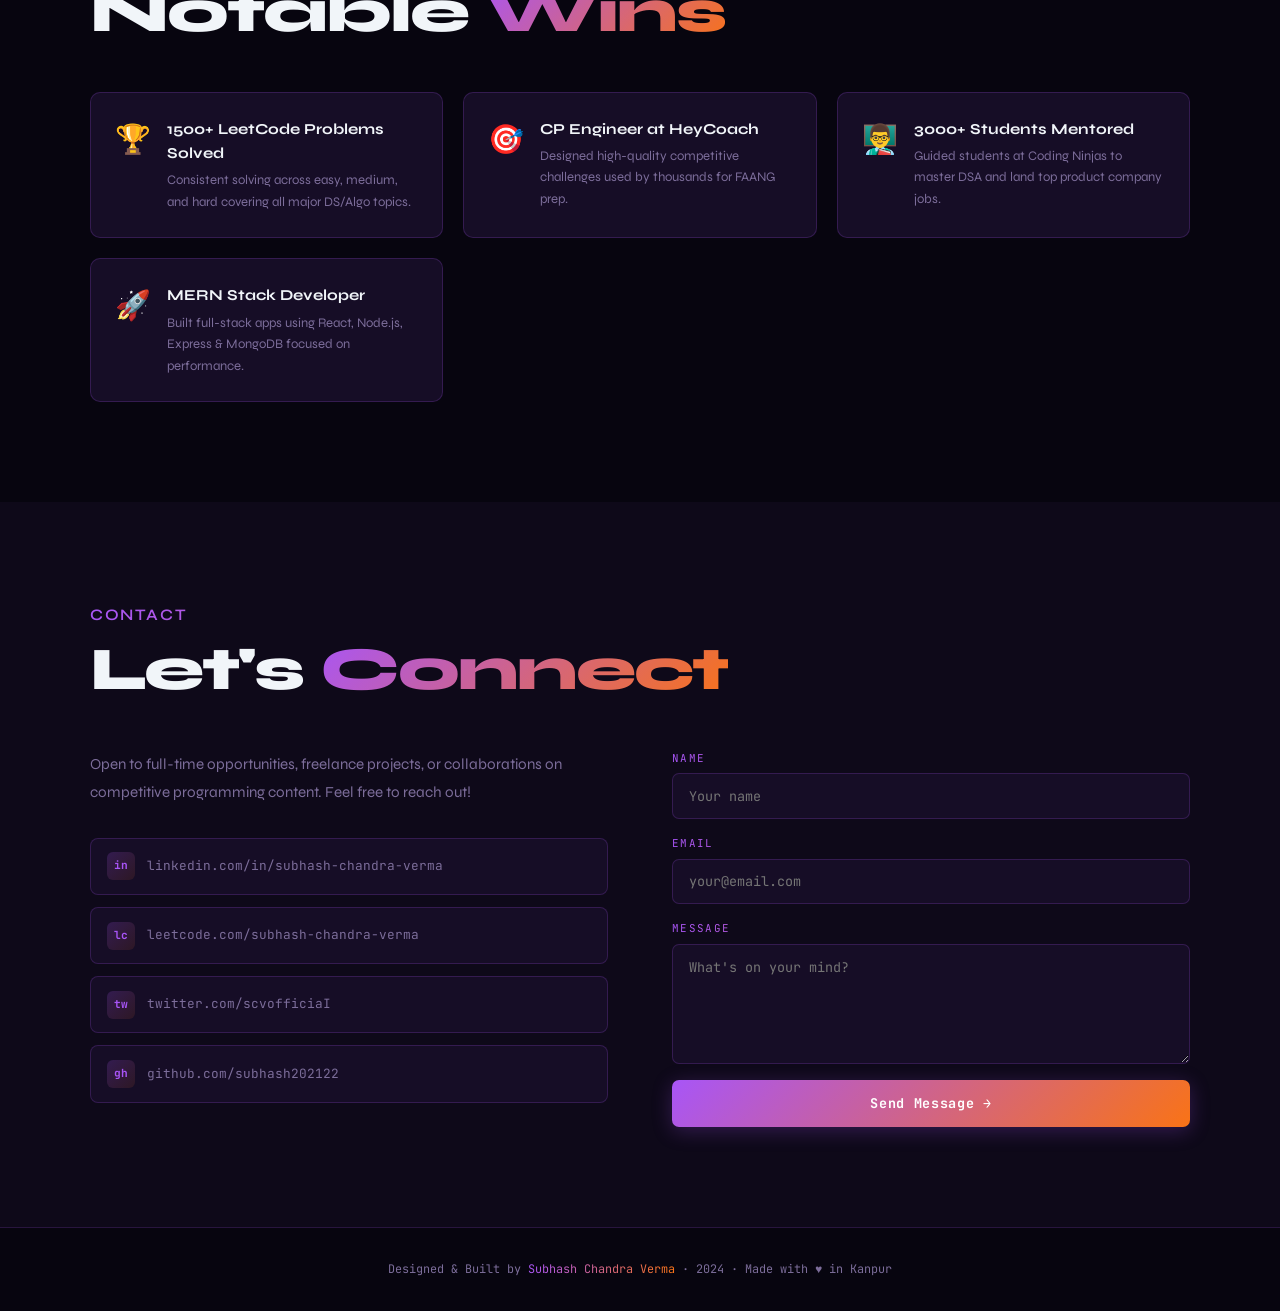
==== commit f3c34186: "Harden contact external links and normalize date casing" ====
--- a/index.html
+++ b/index.html
@@ -160,7 +160,7 @@
       <div class="timeline">
 
         <div class="timeline-item reveal">
-          <p class="tl-date">DEC 2023 — PRESENT</p>
+          <p class="tl-date">DEC 2023 — Present</p>
           <h3 class="tl-role">Competitive Programming Engineer</h3>
           <p class="tl-company">HeyCoach</p>
           <ul class="tl-desc">
@@ -282,10 +282,10 @@
         <div class="contact-text reveal-left">
           <p>Open to full-time opportunities, freelance projects, or collaborations on competitive programming content. Feel free to reach out!</p>
           <div class="contact-links">
-            <a href="https://www.linkedin.com/in/subhash-chandra-verma/" class="contact-link" target="_blank"><span class="cl-icon">in</span>linkedin.com/in/subhash-chandra-verma</a>
-            <a href="https://leetcode.com/subhash-chandra-verma/"         class="contact-link" target="_blank"><span class="cl-icon">lc</span>leetcode.com/subhash-chandra-verma</a>
-            <a href="https://twitter.com/scvofficiaI"                      class="contact-link" target="_blank"><span class="cl-icon">tw</span>twitter.com/scvofficiaI</a>
-            <a href="https://github.com/subhash202122"                     class="contact-link" target="_blank"><span class="cl-icon">gh</span>github.com/subhash202122</a>
+            <a href="https://www.linkedin.com/in/subhash-chandra-verma/" class="contact-link" target="_blank" rel="noopener noreferrer"><span class="cl-icon">in</span>linkedin.com/in/subhash-chandra-verma</a>
+            <a href="https://leetcode.com/subhash-chandra-verma/"         class="contact-link" target="_blank" rel="noopener noreferrer"><span class="cl-icon">lc</span>leetcode.com/subhash-chandra-verma</a>
+            <a href="https://twitter.com/scvofficiaI"                      class="contact-link" target="_blank" rel="noopener noreferrer"><span class="cl-icon">tw</span>twitter.com/scvofficiaI</a>
+            <a href="https://github.com/subhash202122"                     class="contact-link" target="_blank" rel="noopener noreferrer"><span class="cl-icon">gh</span>github.com/subhash202122</a>
           </div>
         </div>
 
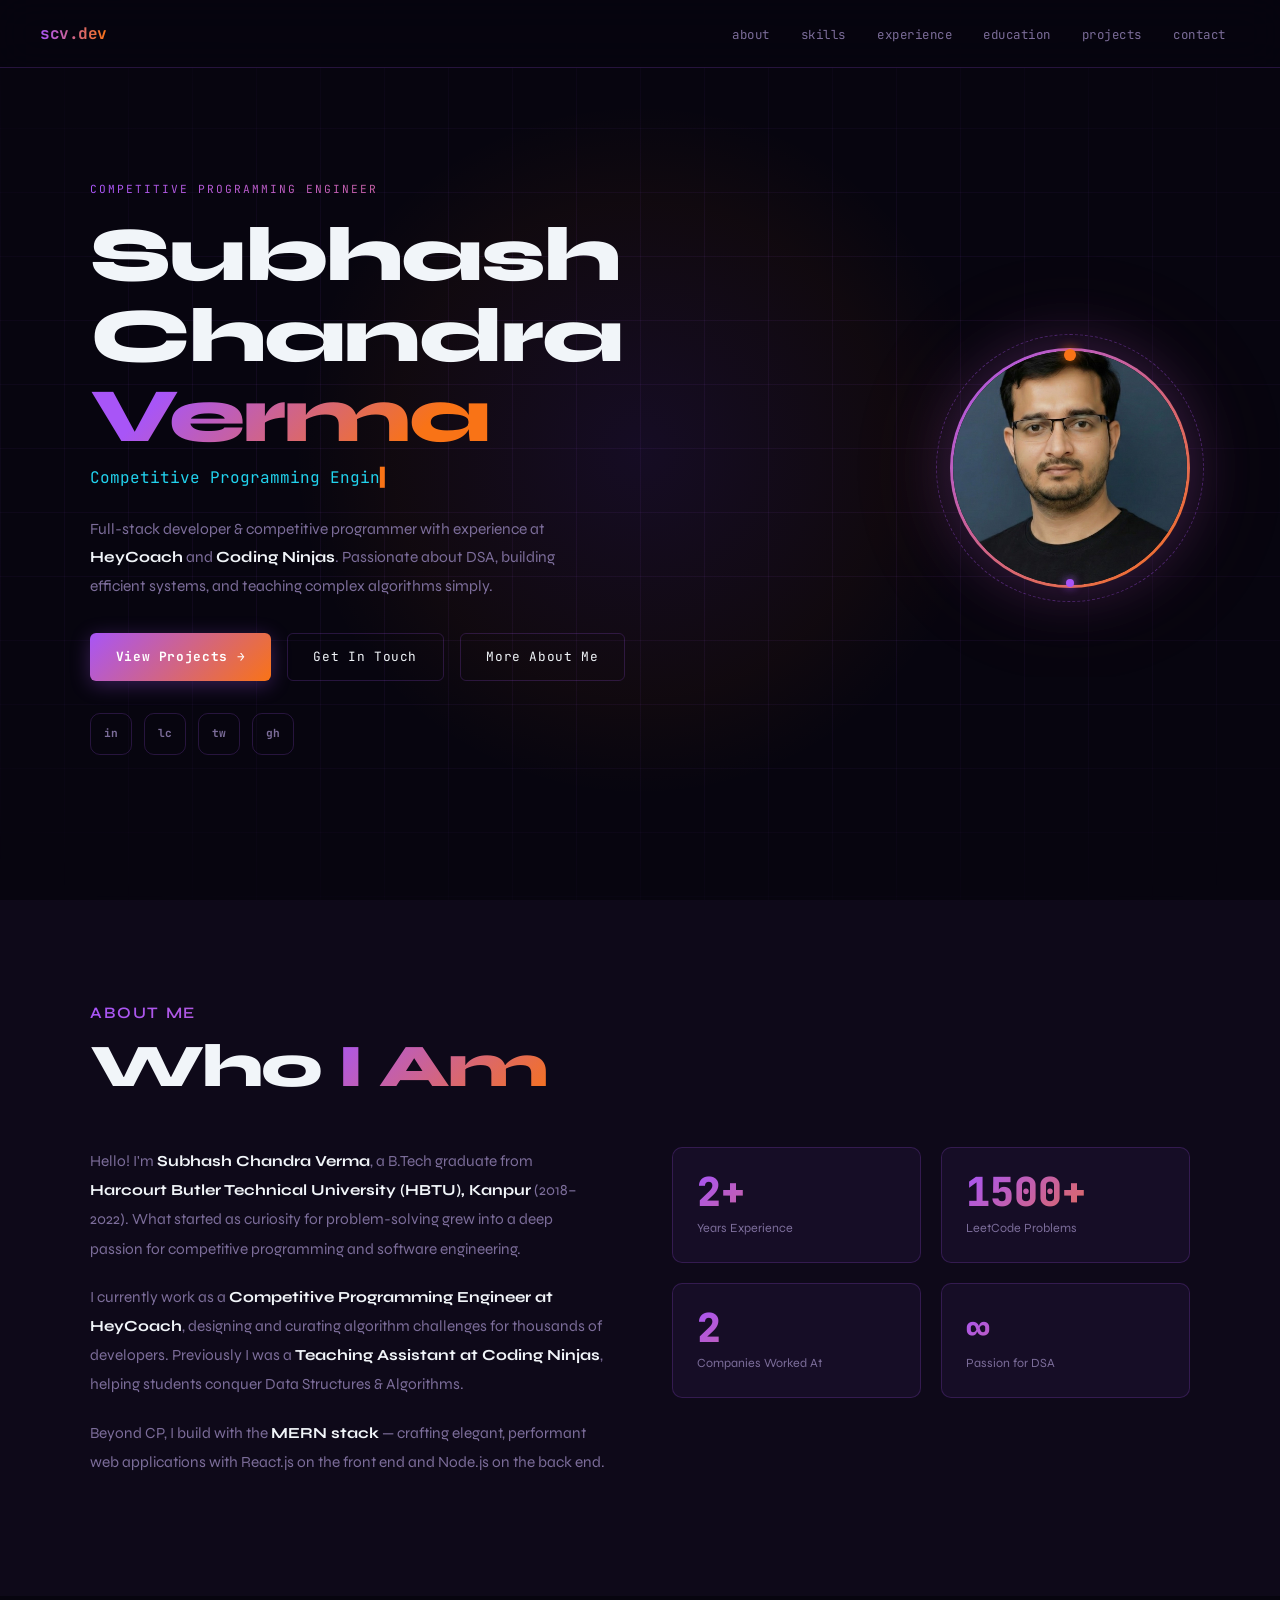
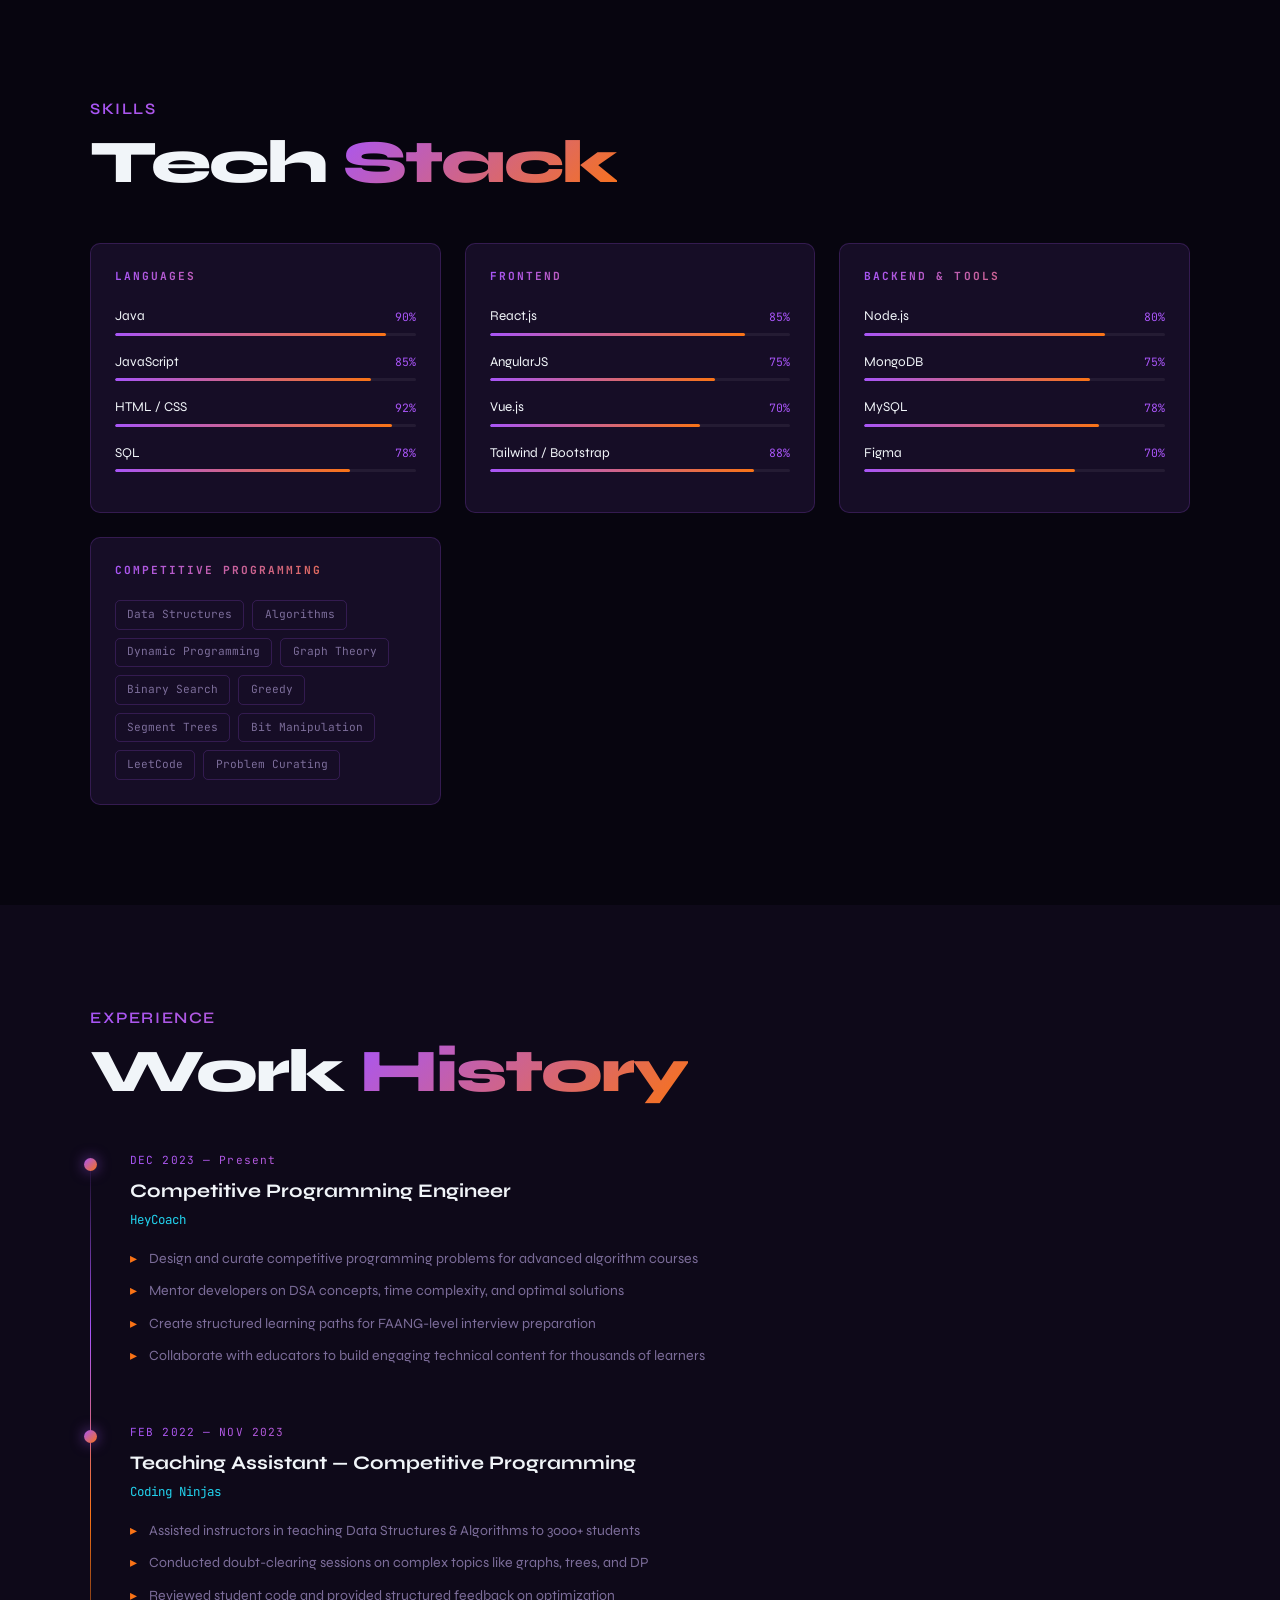
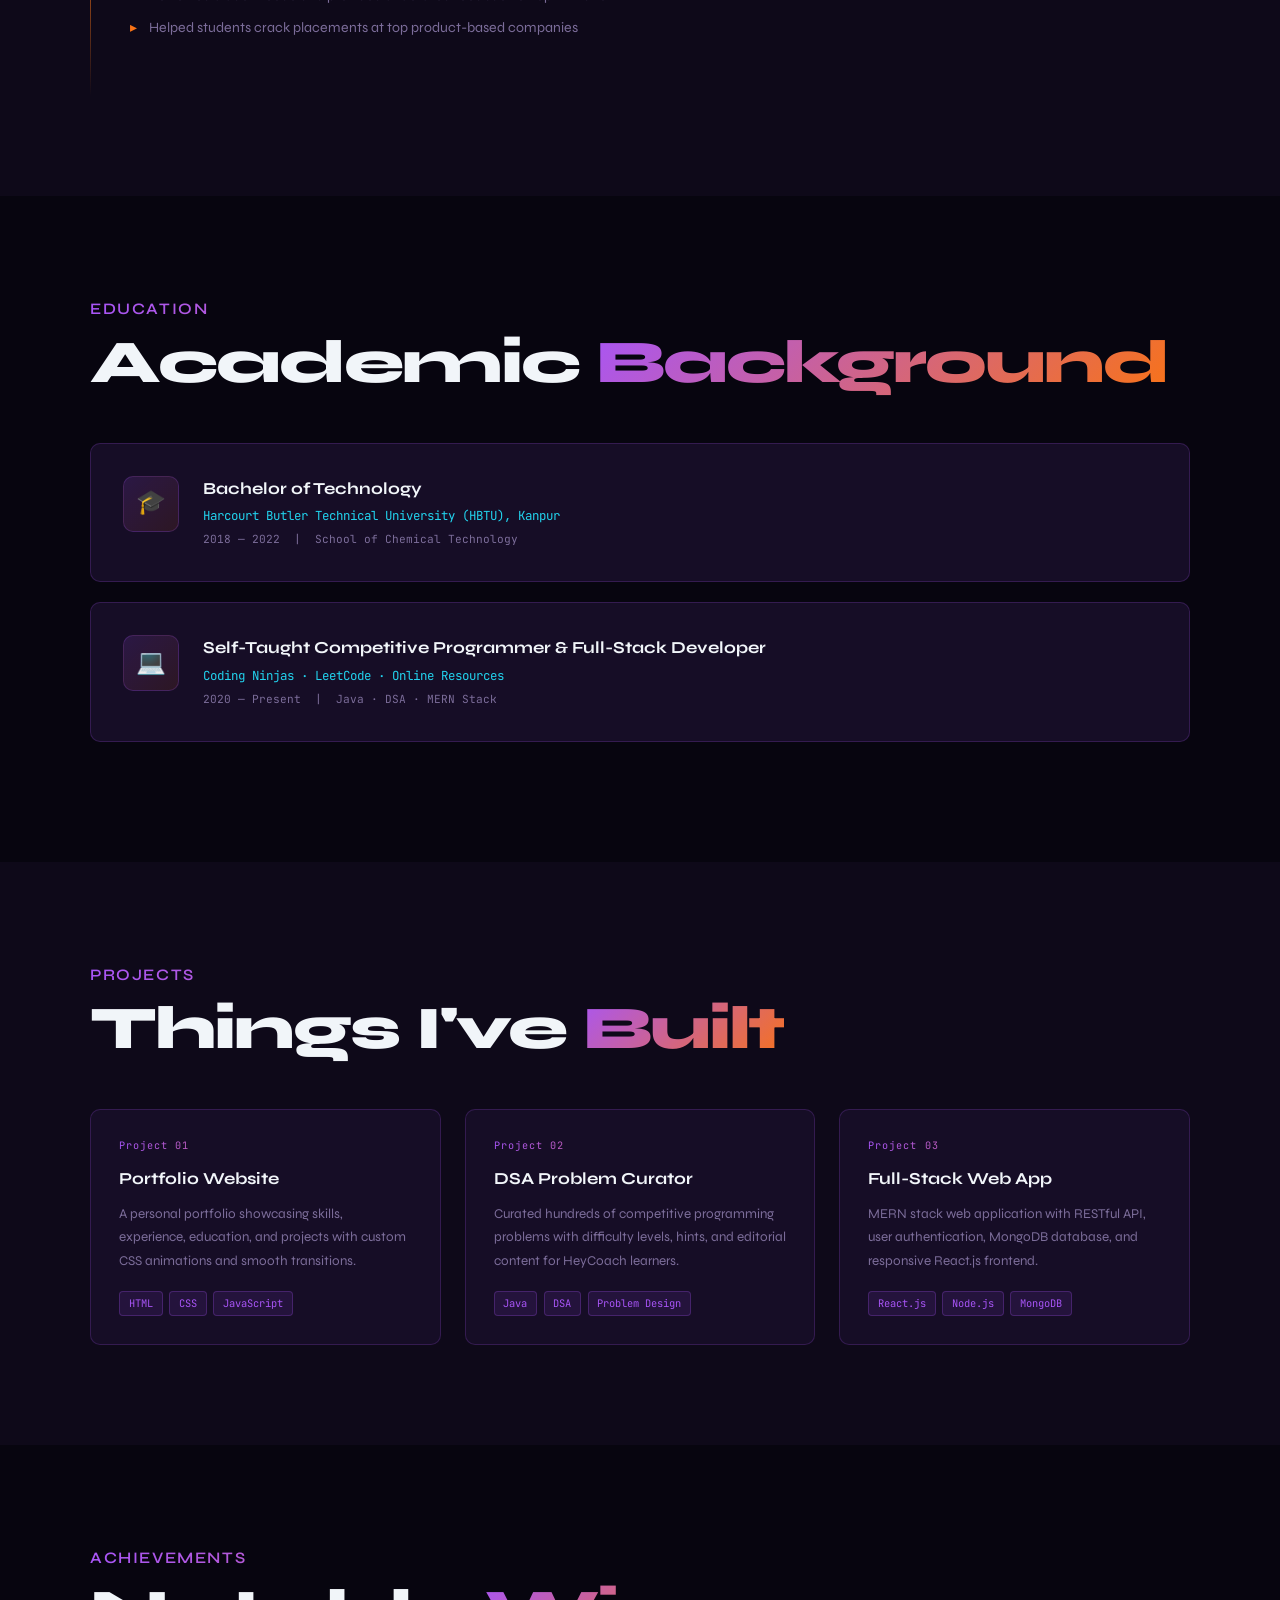
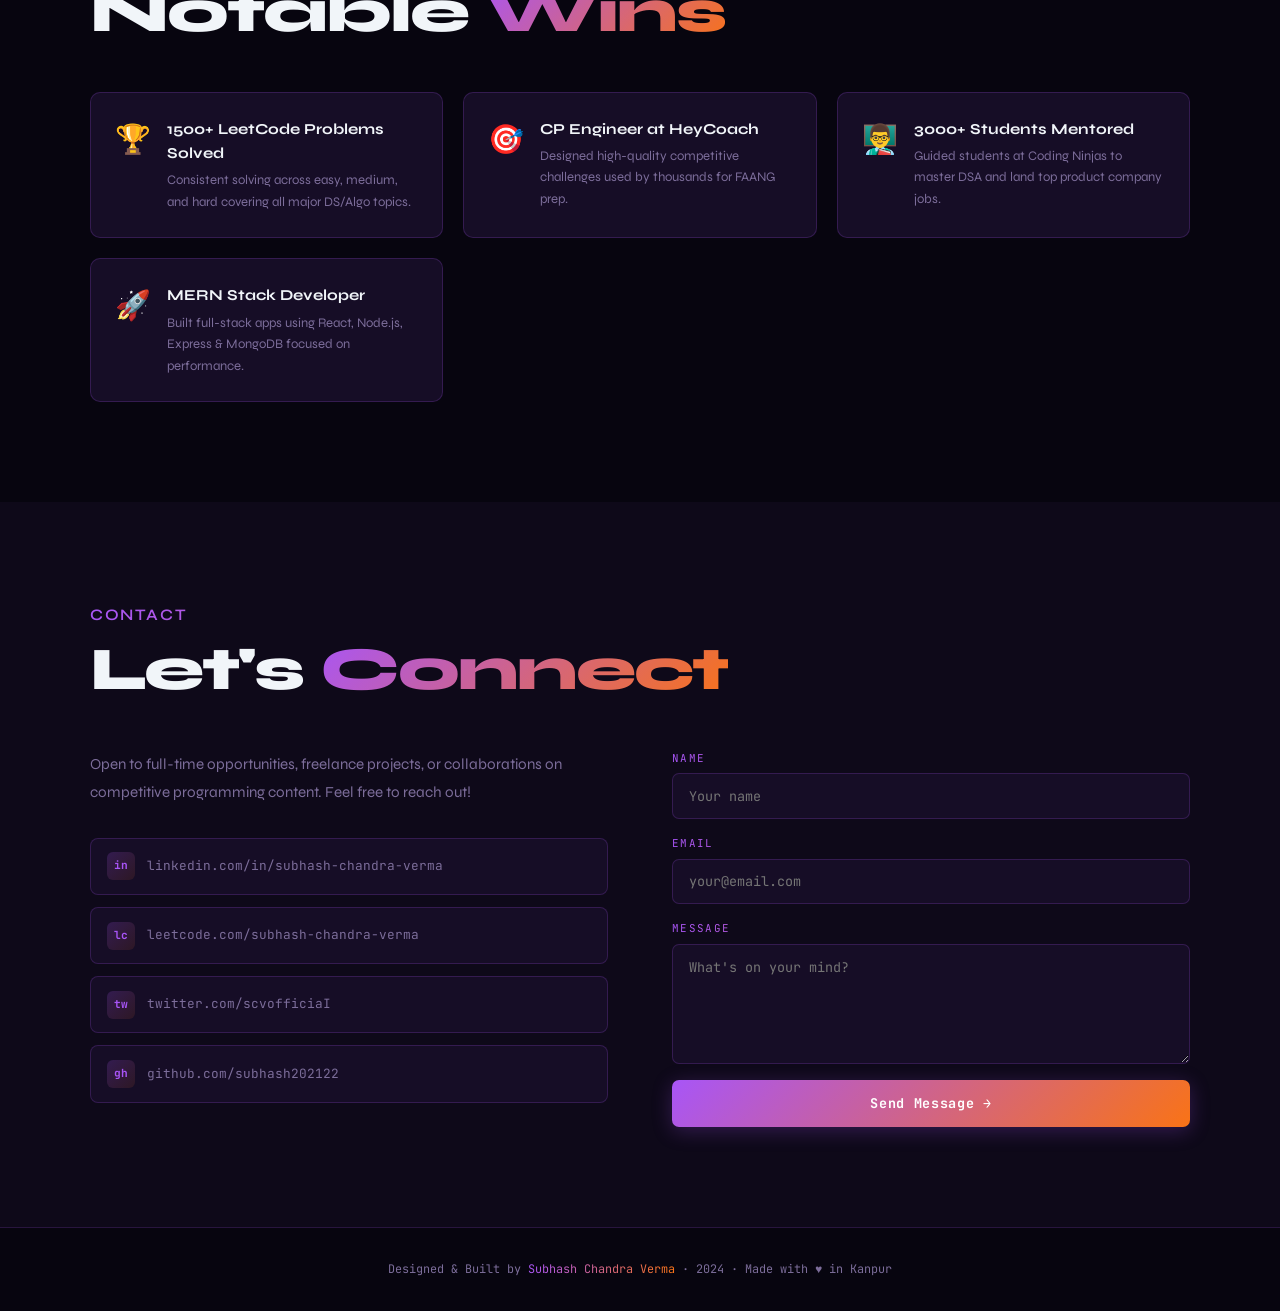
==== commit 5bc22b5c: "Add dedicated About page with expanded profile details" ====
--- a/index.html
+++ b/index.html
@@ -59,6 +59,7 @@
         <div class="hero-ctas">
           <button class="btn-primary" onclick="smoothTo('projects')">View Projects →</button>
           <button class="btn-outline"  onclick="smoothTo('contact')">Get In Touch</button>
+          <a class="btn-outline" href="about.html">More About Me</a>
         </div>
         <div class="hero-socials">
           <a href="https://www.linkedin.com/in/subhash-chandra-verma/" target="_blank" rel="noopener noreferrer" title="LinkedIn">in</a>
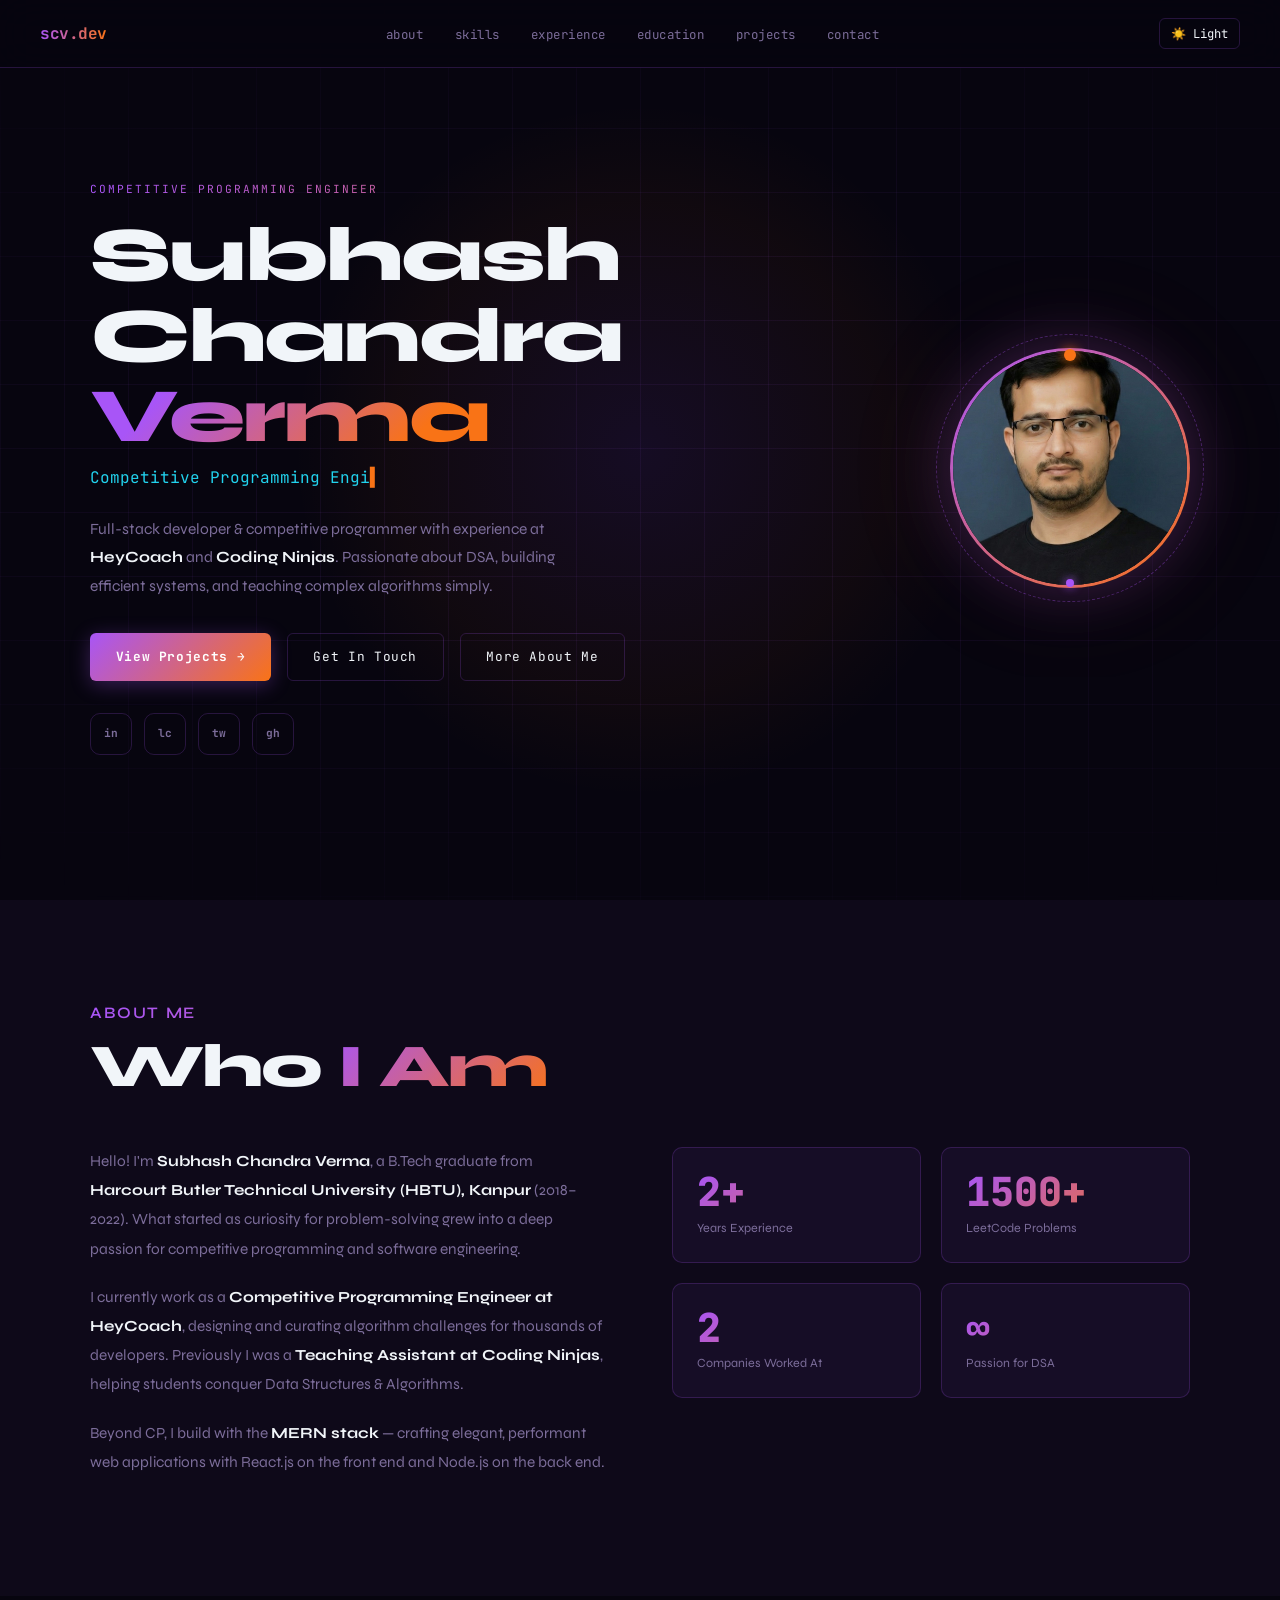
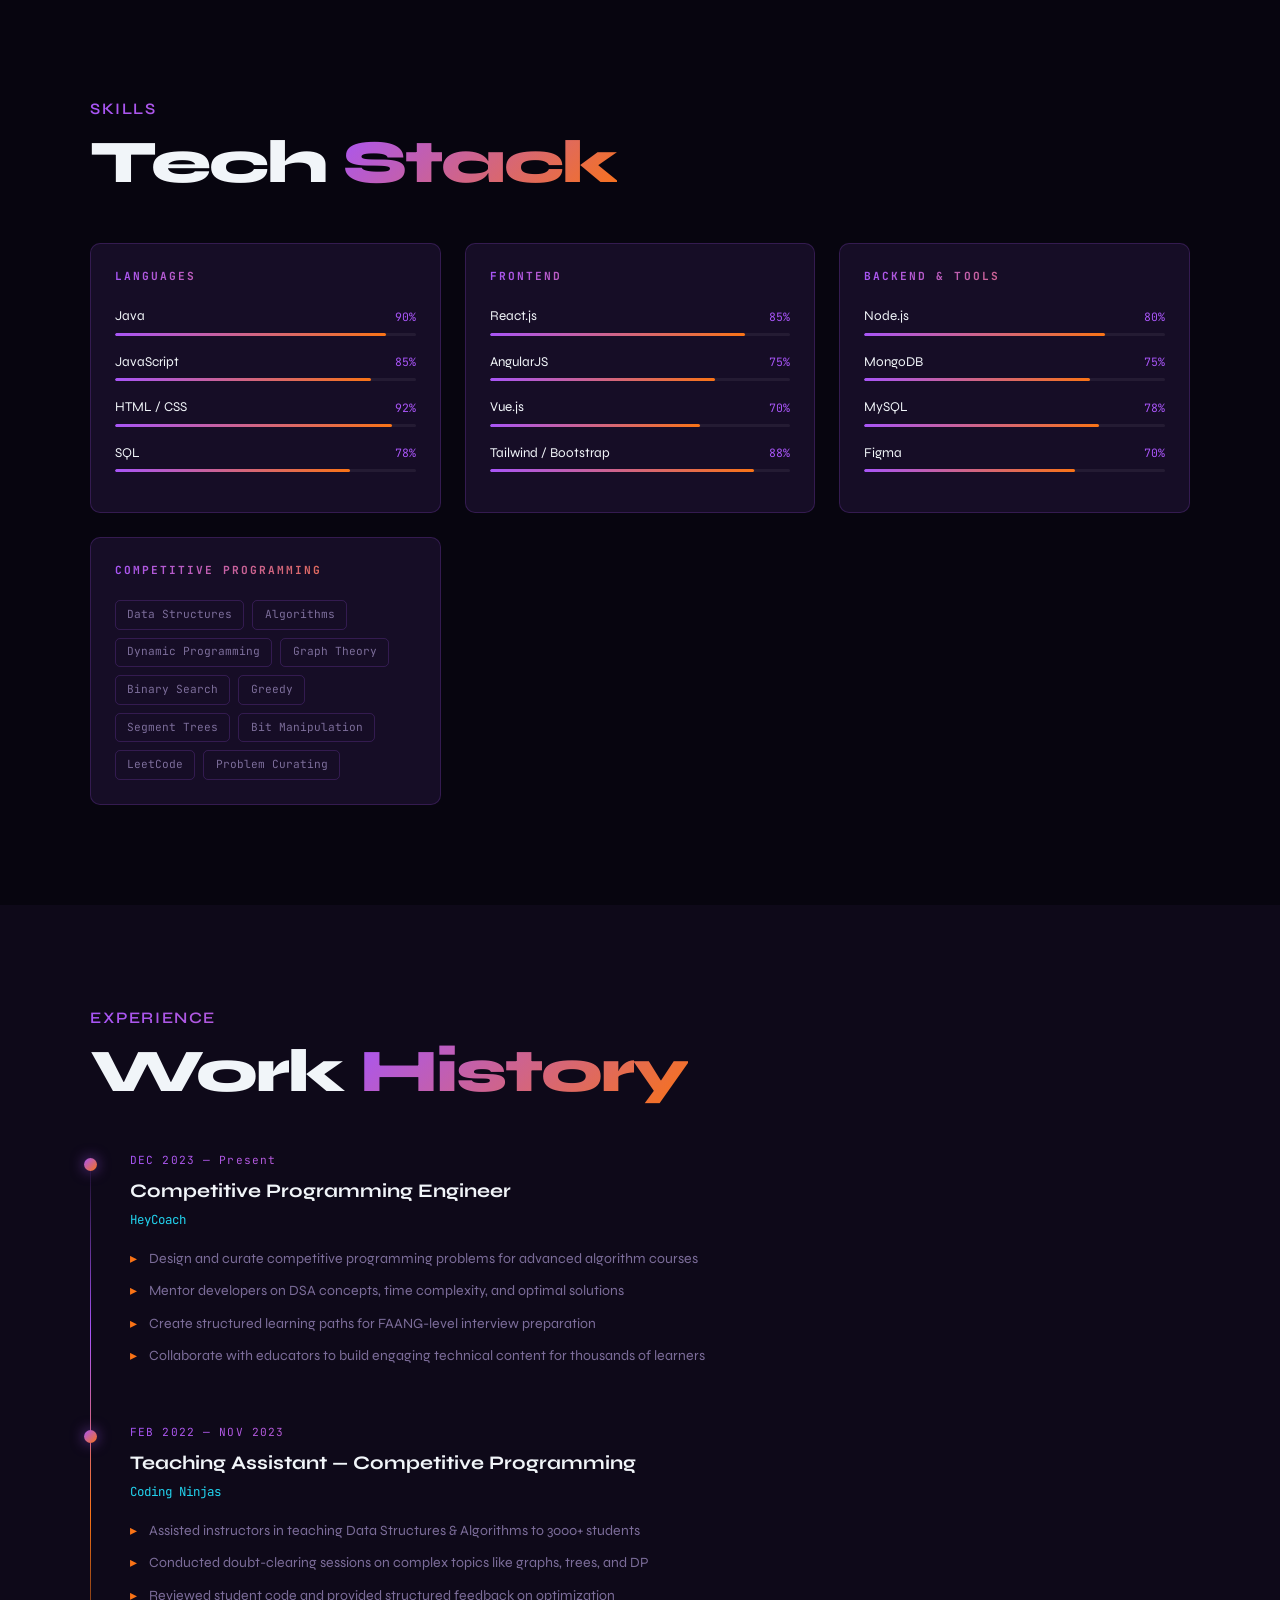
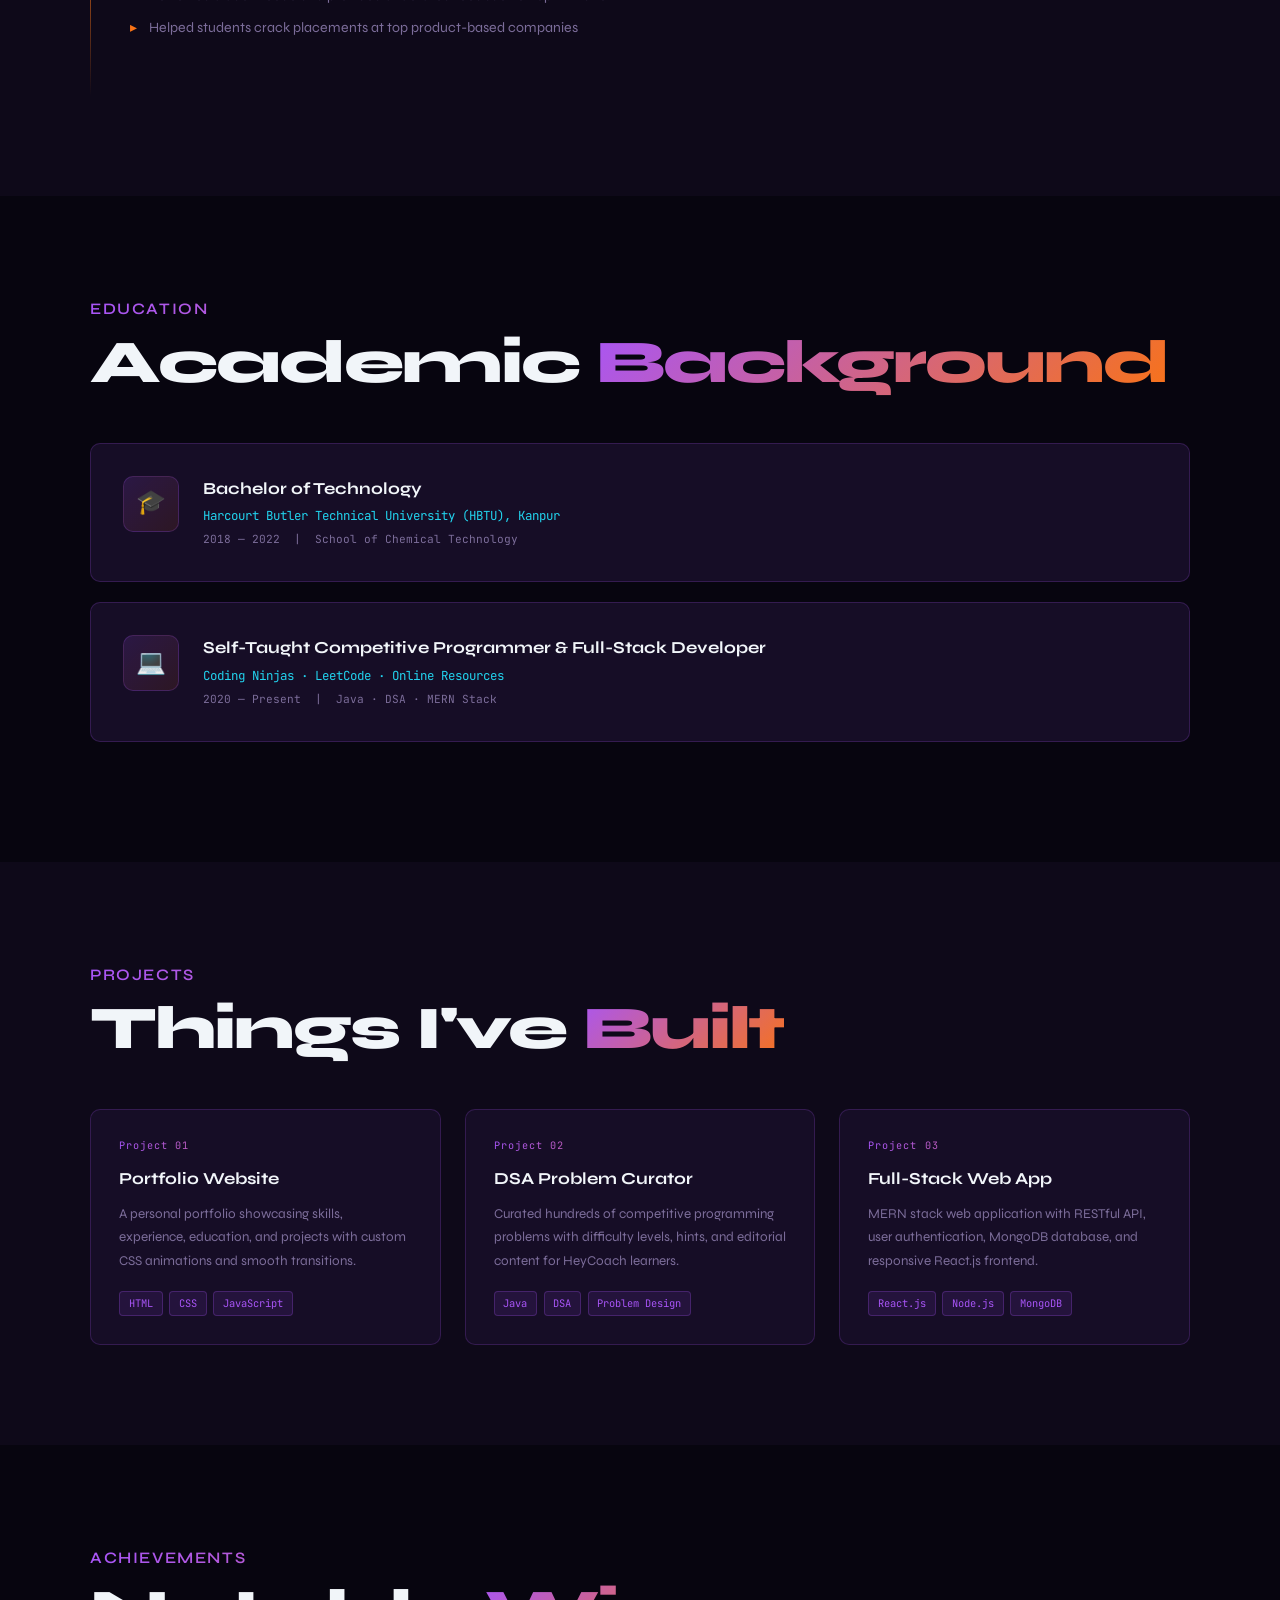
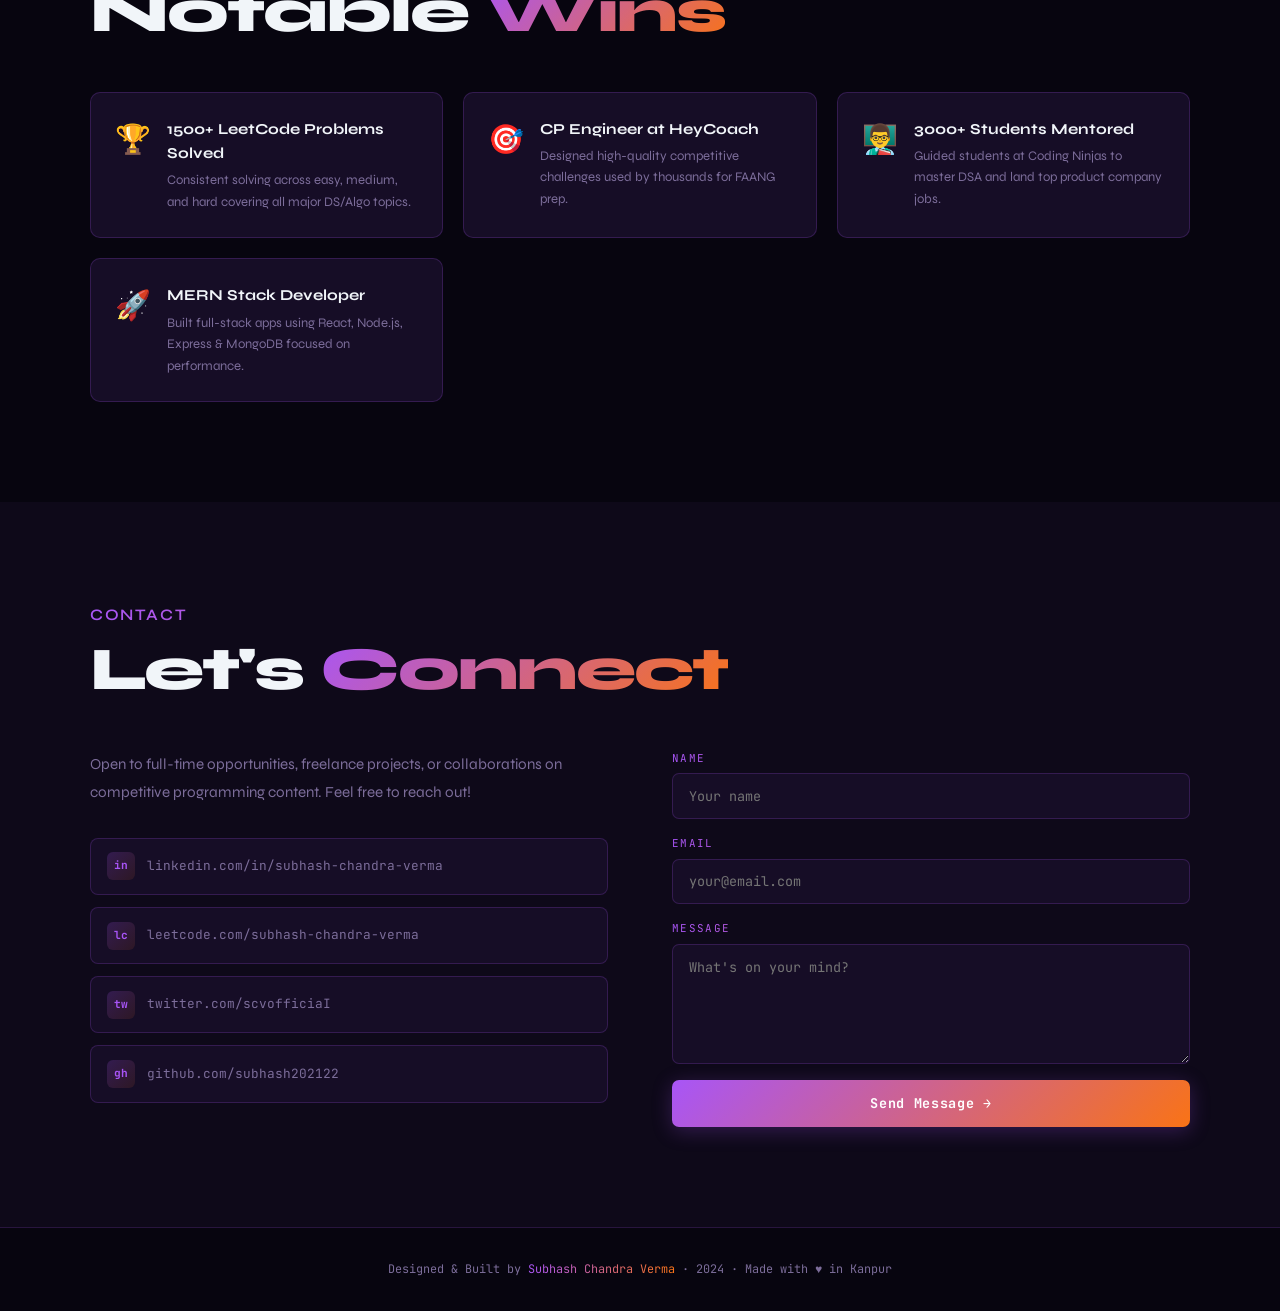
==== commit c9f4aa05: "Add dark/light theme toggle across portfolio pages" ====
--- a/index.html
+++ b/index.html
@@ -29,6 +29,7 @@
       <li><a href="#projects"   data-section="projects">projects</a></li>
       <li><a href="#contact"    data-section="contact">contact</a></li>
     </ul>
+    <button class="theme-toggle" id="themeToggle" aria-label="Toggle theme">☀️ Light</button>
     <button class="hamburger" id="hamburger" aria-label="Toggle menu">
       <span></span><span></span><span></span>
     </button>
--- a/style.css
+++ b/style.css
@@ -16,6 +16,35 @@
   --font-sans: 'Syne', sans-serif;
 }
 
+
+
+/* Theme overrides */
+body.light-theme {
+  --bg: #f8fafc;
+  --bg2: #eef2ff;
+  --bg3: #e2e8f0;
+  --text: #0f172a;
+  --muted: #475569;
+  --border: rgba(99,102,241,0.25);
+}
+
+body.light-theme nav { background: rgba(248,250,252,0.88); }
+body.light-theme .mobile-menu { background: rgba(248,250,252,0.97); }
+
+.theme-toggle {
+  border: 1px solid var(--border);
+  background: transparent;
+  color: var(--text);
+  font-family: var(--font-mono);
+  font-size: 0.76rem;
+  border-radius: 6px;
+  padding: 0.4rem 0.7rem;
+  cursor: pointer;
+}
+.theme-toggle:hover {
+  background: rgba(168,85,247,0.1);
+}
+
 /* ── RESET ── */
 *, *::before, *::after { box-sizing: border-box; margin: 0; padding: 0; }
 html { scroll-behavior: smooth; scroll-padding-top: 72px; }
